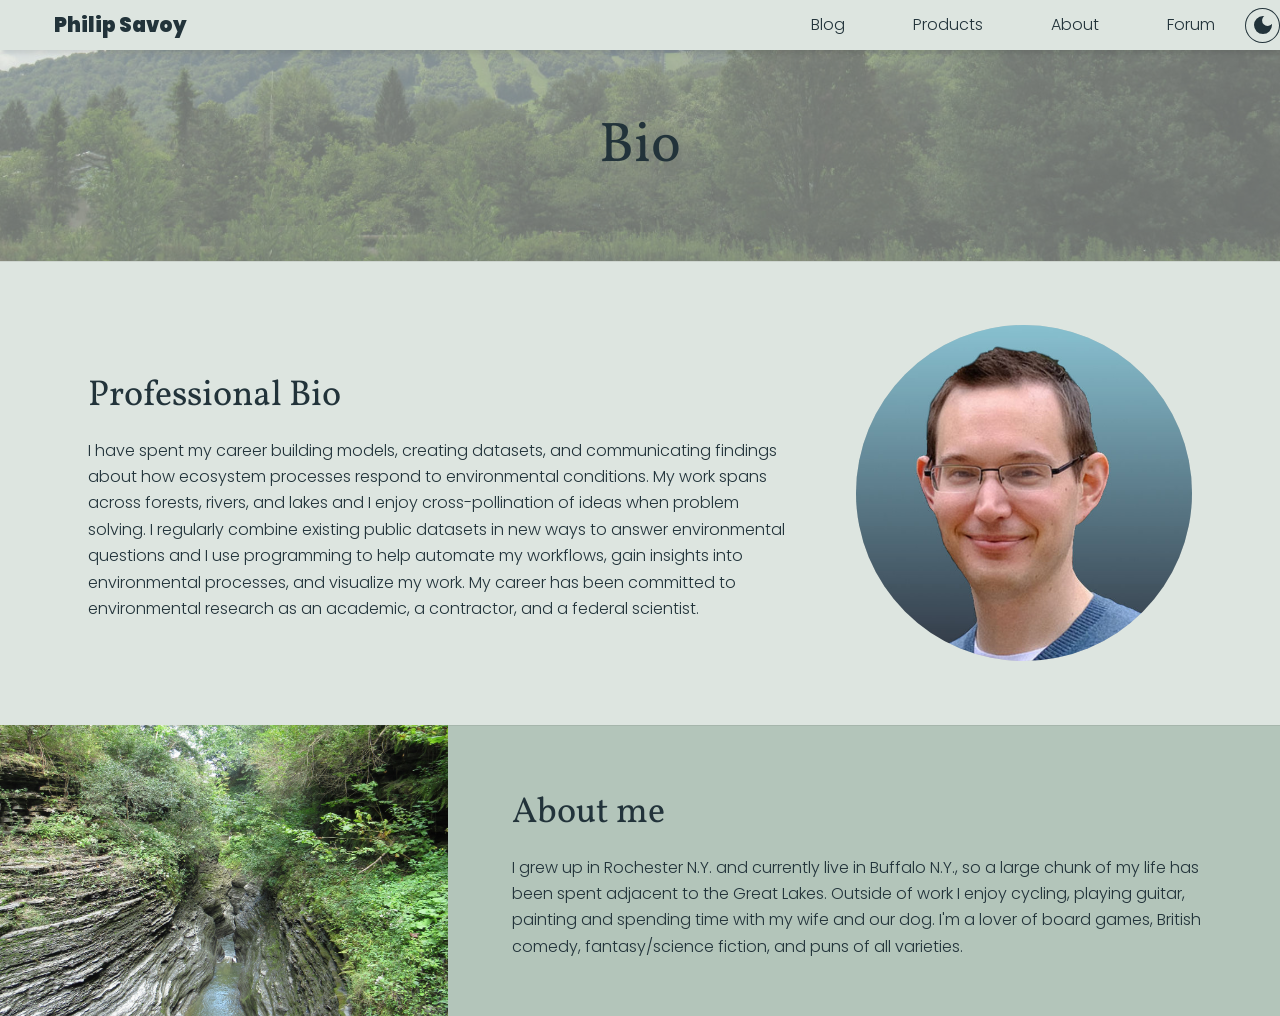
==== bio.html @ df214ba5 "Adding bio section" ====
<!DOCTYPE HTML>
<!--
	Story by HTML5 UP
	html5up.net | @ajlkn
	Free for personal and commercial use under the CCA 3.0 license (html5up.net/license)
-->
<html>
	<head>
		<title>Story by HTML5 UP</title>
		<meta charset="utf-8" />
		<meta name="viewport" content="width=device-width, initial-scale=1, user-scalable=no" />
		<link rel="stylesheet" href="assets/css/main.css" />
		<noscript><link rel="stylesheet" href="assets/css/noscript.css" /></noscript>

		<!-- JS for theme switch -->
		<script type="text/javascript" src="assets/js/darkmode.js" defer></script>
	</head>

	<!-- BODY -->
	<body>
		<!-- Navbar -->
			<nav>
				<!-- Mobile sidebar menu -->
				<ul class="sidebar">
					<li onclick=hideSidebar()><a href="#"><svg xmlns="http://www.w3.org/2000/svg" height="26" viewBox="0 96 960 960"
								width="26">
								<path d="m249 849-42-42 231-231-231-231 42-42 231 231 231-231 42 42-231 231 231 231-42 42-231-231-231 231Z" />
							</svg></a></li>
					<li><a href="#">Blog</a></li>
					<li><a href="#">Products</a></li>
					<li><a href="#">About</a></li>
					<li><a href="#">Forum</a></li>
				</ul>
			
				<!-- Desktop menu -->
				<ul>
					<li><a href="index.html">Philip Savoy</a></li>
					<li class="hideOnMobile"><a href="#">Blog</a></li>
					<li class="hideOnMobile"><a href="#">Products</a></li>
					<li class="hideOnMobile"><a href="#">About</a></li>
					<li class="hideOnMobile"><a href="#">Forum</a></li>
					<li class="menu-button" onclick=showSidebar()><a href="#"><svg xmlns="http://www.w3.org/2000/svg" height="26"
								viewBox="0 96 960 960" width="26">
								<path d="M120 816v-60h720v60H120Zm0-210v-60h720v60H120Zm0-210v-60h720v60H120Z" />
							</svg></a></li>
					<button id="theme-switch">
						<svg xmlns="http://www.w3.org/2000/svg" height="24px" viewBox="0 -960 960 960" width="24px" fill="#e3e3e3">
							<path
								d="M480-120q-150 0-255-105T120-480q0-150 105-255t255-105q14 0 27.5 1t26.5 3q-41 29-65.5 75.5T444-660q0 90 63 153t153 63q55 0 101-24.5t75-65.5q2 13 3 26.5t1 27.5q0 150-105 255T480-120Z" />
						</svg>
						<svg xmlns="http://www.w3.org/2000/svg" height="24px" viewBox="0 -960 960 960" width="24px" fill="#e3e3e3">
							<path
								d="M338.5-338.5Q280-397 280-480t58.5-141.5Q397-680 480-680t141.5 58.5Q680-563 680-480t-58.5 141.5Q563-280 480-280t-141.5-58.5ZM200-440H40v-80h160v80Zm720 0H760v-80h160v80ZM440-760v-160h80v160h-80Zm0 720v-160h80v160h-80ZM256-650l-101-97 57-59 96 100-52 56Zm492 496-97-101 53-55 101 97-57 59Zm-98-550 97-101 59 57-100 96-56-52ZM154-212l101-97 55 53-97 101-59-57Z" />
						</svg>
					</button>
				</ul>
			</nav>
			
			<script>
				function showSidebar() {
					const sidebar = document.querySelector('.sidebar')
					sidebar.style.display = 'flex'
				}
				function hideSidebar() {
					const sidebar = document.querySelector('.sidebar')
					sidebar.style.display = 'none'
				}
			</script>


		<!-- Wrapper -->
			<div id="wrapper" class="divided">
				<!-- Page banner -->
					<section class="banner style5 content-align-center image-position-right onload-image-fade-in onload-content-fade-right">
						<div class="content">
							<h1>Bio</h1>
						</div>
						<div class="image">
							<img src="images/page-banners/bio-banner.jpg" alt="" />
						</div>
					</section>

				<!-- What is phenology -->
					<section class="spotlight style2 orient-left content-align-left image-position-left onscroll-image-fade-in">
						<div class="content">
							<h2>Professional Bio</h2>
							<p>
								I have spent my career building models, creating datasets, and communicating findings about how ecosystem
								processes respond to environmental conditions. My work spans across forests, rivers, and lakes and I enjoy
								cross-pollination of ideas when problem solving. I regularly combine existing public datasets in new ways to answer
								environmental questions and I use programming to help automate my workflows, gain insights into environmental processes,
								and visualize my work. My career has been committed to environmental research as an academic, a contractor, and a
								federal scientist.
							</p>
						</div>
						<div class="image">
							<img src="images/headshot.jpg" alt="" />
						</div>
					</section>
				
				<!-- What is phenology -->
					<section class="spotlight style1 color1 orient-right content-align-left image-position-center onscroll-image-fade-in">
						<div class="content">
							<h2>About me</h2>
							<p>
								I grew up in Rochester N.Y. and currently live in Buffalo N.Y., so a large chunk of my life has 
								been spent adjacent to the Great Lakes. Outside of work I enjoy cycling, playing guitar, painting 
								and spending time with my wife and our dog. I'm a lover of board games, British comedy, fantasy/science 
								fiction, and puns of all varieties.
						</div>
						<div class="image">
							<img src="images/spotlight-images/watkins-glen.jpg" alt="" />
						</div>
					</section>




			
							
			</div>








	</body>
</html>
---- assets/css/main.css ----
@import url(fontawesome-all.min.css);
@import url("https://fonts.googleapis.com/css?family=Source+Sans+Pro:300,300i,400,400i");

/* Poppins */
@import url('https://fonts.googleapis.com/css2?family=Poppins:ital,wght@0,100;0,200;0,300;0,400;0,500;0,600;0,700;0,800;0,900;1,100;1,200;1,300;1,400;1,500;1,600;1,700;1,800;1,900&display=swap');

/* Vollkorn */
@import url('https://fonts.googleapis.com/css2?family=Vollkorn:ital,wght@0,400..900;1,400..900&display=swap');

/* ========== BASIC STYLING ========== */
/* nord colors */
:root {
	--pal-text: #22333a;
	/* 60% */
	--pal-background: #dde5e0;
	--pal-background-shade: #B3C5BA;
	/* 30% */
	--pal-primary: #82c2e2;
	/* 10% */
	--pal-secondary: #b1c5a6;
	--pal-accent: #121e49;
}

/* ========== NAVBAR AND MENU ========== */
/* nav bar */
nav {
	position: fixed;
	top: 0;
	width: 100%;
	z-index: 100;
	height: 50px;
	background-color: var(--pal-background);
	box-shadow: 3px 3px 5px rgba(0, 0, 0, 0.1);
	/* height: 2.2rem; */
}

/* styles for ul */
nav ul {
	width: 100%;
	list-style: none;
	display: flex;
	justify-content: flex-end;
	align-items: center;
}

/* navigation link list items */
nav li {
	height: 50px;
}

/* anchor tags */
nav a {
	height: 100%;
	padding: 0 30px;
	text-decoration: none;
	/* remove default underline */
	display: flex;
	align-items: center;
	color: var(--pal-text);
}

/* hover over link */
nav a:hover {
	background-color: var(--pal-primary);
}

/* aligning the home link to the left */
nav li:first-child {
	margin-right: auto;
	font-weight: 900;
	font-size: 20px;
}

/* mobile sidebar */
.sidebar {
	position: fixed;
	top: 0;
	right: 0;
	height: 100vh;
	width: 250px;
	background-color: var(--pal-background);
	/* backdrop-filter: blur(12px); */
	box-shadow: -10px 0 10px rgba(0, 0, 0, 0.1);
	list-style: none;
	display: none;
	flex-direction: column;
	align-items: flex-start;
	justify-content: flex-start;
	fill: var(--pal-text);
	/* change color of "x" to close menu */
}

.sidebar li {
	width: 100%;
}

.sidebar a {
	width: 100%;
}

.menu-button {
	display: none;
	fill: var(--pal-text);
	/* change fill of hamburger menu */
}

@media(max-width: 800px) {
	.hideOnMobile {
		display: none;
	}

	.menu-button {
		display: block;
	}

}

@media(max-width: 400px) {
	.sidebar {
		width: 100%;
	}
}

/* ========== THEME SWITCHING ========== */
/* dark mode variant colors */
.darkmode {
	--pal-text: #eceff4;
	/* 60% */
	--pal-background: #2f3541;
	--pal-background-shade: #1C2027;
	/* 30% */
	--pal-primary: #5eb0d3;
	/* 10% */
	--pal-secondary: #b1c5a6;
	--pal-accent: #ebca89;

	/* --sidebar-color: rgb(36, 41, 51, 0.75); */
}

/* theme switch */
#theme-switch {
	height: 35px;
	width: 35px;
	padding: 0;
	border: none;
	background: none;
	display: flex;
	justify-content: center;
	align-items: center;
}

#theme-switch svg {
	fill: var(--pal-text)
}

/* hide sun icon when in light mode */
#theme-switch svg:last-child {
	display: none;
}

/* hide moon icon when in dark mode */
.darkmode #theme-switch svg:first-child {
	display: none;
}

.darkmode #theme-switch svg:last-child {
	display: block;
}

/* ========== IMAGE OVERLAY ========== */
/* image overlay to help font readability */
.overlay {
	border-image-source: linear-gradient(var(--pal-background), var(--pal-background));
	border-image-slice: fill 1;
}

/* ========== TIMELINE ========== */
:root {
	--stack-padding-top: 100px;
}

.timeline-wrapper {
	margin-top: 100px;
	padding-top: 150px;
	padding-bottom: 0px;
	max-width: 100ch;
	margin: 0 auto;
	font-family: -apple-system, BlinkMacSystemFont, "Segoe UI", Roboto, Helvetica,
		Arial, sans-serif, "Apple Color Emoji", "Segoe UI Emoji", "Segoe UI Symbol";
}

/* timeline card */
.timeline-card {
	top: 30px;
	position: sticky;
	border: 1px solid var(--pal-background);
	box-shadow: 5px 5px 5px rgba(0, 0, 0, 0.1);
	background-color: var(--pal-background);
	color: var(--pal-text);
	padding: 40px;
	border-radius: 4px;
	margin-bottom: 20px;

	h2 {
		padding: 0;
	}
}

/* container for employer & date */
.timeline-heading {
	display: flex;
	flex-direction: row;
	margin-bottom: -1.25rem;
}

/* separate formatting for components of the timeline card */
.timeline-employer {
	align-self: flex-start;
	margin-right: auto;
}

.timeline-date {
	align-self: flex-end;
}

.timeline-position {
	font-size: 1.25rem;
	margin-top: 0;
	padding-top: 0;
	margin-bottom: -0.1rem;
}

/* unstructured list formatting within timeline card */
.timeline-card ul {
	font-size: 0.75rem;
	margin-bottom: 0;
	margin-top: 0;
}

/* paragraph formatting within timeline card */
.timeline-card p {
	font-size: 1rem;
	margin-bottom: 0;
	margin-top: 0;
}

.timeline-card hr {
		margin-bottom: 0;
			margin-top: 1rem;
}

/* wrap animation in a media query for those that don't want to see the motion */
@media (prefers-reduced-motion: no-preference) {
	.timeline-card {
		animation: timeline-stack;
		animation-timeline: view(auto calc(100% - var(--stack-padding-top)));
	}

	@keyframes timeline-stack {
		to {
			filter: blur(20px);
			transform: scale(0.5);
		}
	}
}

@for $i from 1 through 8 {
	.timeline-card:nth-child(#{$i}n) {
		top: $i * 20px;
	}
}

/* ========== FEATURED PUBLICATIONS ========== */
/* container for multiple featured publications */
.featured-publications {
	display:flex;
	width: 100%;
	gap: 1em;
	padding: 0rem 5rem 5rem 5rem; /*top, right, bottom, left*/
}

/* container for image and text */
.featured-publication-entry {
	display: flex;
	align-items: flex-start;/* alignment vertically */
	border: 1px solid var(--pal-text);
	padding: 1.75rem 1rem 1.75rem 1rem;
	width: auto;
	min-width: 0;
	flex-direction: column;
	align-content: center;
	border-radius: 4px;
}

/* featured publication information */
.featured-publication-info {
	padding: 0rem 0.5rem 0rem 0.5rem; /*top, right, bottom, left*/
	width: 100%;
	height: 100%;
}
	
.featured-publication-info p {
	font-size: 0.7rem;
}

.featured-publication-info h3 {
	font-size: 1.25rem;
}

/* format for thumbnail picture */
.featured-publication-entry img {
	padding: 1rem 0.5rem 1rem 0.5rem;
	align-self: center;
	justify-self: unset;
	max-width: 100%;
}

/* reformat highlight publications for smaller screens */
@media screen and (max-width: 980px) {
	.featured-publications {
		flex-direction: column;
	}

	.featured-publication-entry img {
		width: 100%;
		height: 100%;
	}
}

/* ========== PUBLICATIONS ========== */
/* formatting for references */
#indent {
	text-indent: -25px;
	margin-left: 75px;
	margin-bottom: 0;
	margin-top: 0;
}

/* format to color my name */
#indent b{
	color: var(--pal-primary);
}

/* just to make it easier to space between entries */
.citation-center {
	margin-bottom: 1.5rem;
	margin-top: 0;
}

/* === Styling for highlight publications === */
/* container for publication links */
.citation-links {
	margin-left: 75px;
	display: flex;
	gap: 1em;
}

/* container for image and text */
.publication-entry {
	display: flex;
	align-items: flex-start; /* alignment vertically */
	border: 1px solid var(--pal-text);
}

.publication-entry.background {
	background-color: var(--pal-background);
}

.publication-entry.shade {
	background-color: var(--pal-background-shade);
}

/* format for thumbnail picture */
.publication-entry img {
	width: 35%;
	height: 100%;
	align-self: center;
	min-width: 25rem;
}

/* publication information */
.publication-info {
	padding: 2rem 7rem 2rem 7rem; /*top, right, bottom, left*/
	/* background-color: red;	 */
	width: 65%;
	height: 100%;
}

/* heading formatting within publication entry */
.publication-info h3 {
	font-size: 1.5rem;
	margin-bottom: 0;
	margin-top: 0;
}

/* authors */
.publication-authors {
	font-size: 1rem;
	margin-bottom: 0;
	margin-top: 0;
}

/* journal info */
.publication-journal {
	font-size: 1rem;
	margin-bottom: 0;
	margin-top: 0;
	opacity: 50%;
}

/* summary text */
.publication-summary {
	font-size: 1rem;
	margin-top: 1rem;
}

/* reformat highlight publications for smaller screens */
@media screen and (max-width: 980px) {
	.publication-entry {
		padding: 3.75rem 3rem 1.75rem 3rem;
		width: auto;
		min-width: 0;
		flex-direction: column;
		align-content: center;
	}

	.publication-info {
		padding: 1.5rem 5rem 1.5rem 5rem; /*top, right, bottom, left*/
		width: 100%;
		height: 100%;
	}

	.publication-entry img {
		width: 100%;
		justify-self: unset;
	}

}

/* ========== STORY BY HTML5 UP STYLING ========== */
/*
	Story by HTML5 UP
	html5up.net | @ajlkn
	Free for personal and commercial use under the CCA 3.0 license (html5up.net/license)
*/

html, body, div, span, applet, object,
iframe, h1, h2, h3, h4, h5, h6, p, blockquote,
pre, a, abbr, acronym, address, big, cite,
code, del, dfn, em, img, ins, kbd, q, s, samp,
small, strike, strong, sub, sup, tt, var, b,
u, i, center, dl, dt, dd, ol, ul, li, fieldset,
form, label, legend, table, caption, tbody,
tfoot, thead, tr, th, td, article, aside,
canvas, details, embed, figure, figcaption,
footer, header, hgroup, menu, nav, output, ruby,
section, summary, time, mark, audio, video {
	margin: 0;
	padding: 0;
	border: 0;
	font-size: 100%;
	font: inherit;
	vertical-align: baseline;}

article, aside, details, figcaption, figure,
footer, header, hgroup, menu, nav, section {
	display: block;}

body {
	line-height: 1;
	padding-top: 50px; /* account for navbar *ps*/
}

ol, ul {
	list-style: none;
}

blockquote, q {
	quotes: none;
}

	blockquote:before, blockquote:after, q:before, q:after {
		content: '';
		content: none;
	}

table {
	border-collapse: collapse;
	border-spacing: 0;
}

body {
	-webkit-text-size-adjust: none;
}

mark {
	background-color: transparent;
	color: inherit;
}

input::-moz-focus-inner {
	border: 0;
	padding: 0;
}

input, select, textarea {
	-moz-appearance: none;
	-webkit-appearance: none;
	-ms-appearance: none;
	appearance: none;
}

/* Basic */

	@-ms-viewport {
		width: device-width;
	}

	body {
		-ms-overflow-style: scrollbar;
	}

	@media screen and (max-width: 480px) {

		html, body {
			min-width: 320px;
		}

	}

	html {
		box-sizing: border-box;
	}

	*, *:before, *:after {
		box-sizing: inherit;
	}

	body {
		background: #ffffff;
	}

		body.is-preload *, body.is-preload *:before, body.is-preload *:after {
			-moz-animation: none !important;
			-webkit-animation: none !important;
			-ms-animation: none !important;
			animation: none !important;
			-moz-transition: none !important;
			-webkit-transition: none !important;
			-ms-transition: none !important;
			transition: none !important;
		}

/* Type */

	html {
		font-size: 18pt;
	}

		@media screen and (max-width: 1680px) {

			html {
				font-size: 14pt;
			}

		}

		@media screen and (max-width: 1280px) {

			html {
				font-size: 12pt;
			}

		}

		@media screen and (max-width: 736px) {

			html {
				font-size: 11pt;
			}

		}

		@media screen and (max-width: 360px) {

			html {
				font-size: 10pt;
			}

		}

	body {
		background-color: var(--pal-background);
		color: var(--pal-text);
	}

	body, input, select, textarea {
		font-family: Poppins, Helvetica, sans-serif; /*"Source Sans Pro", Helvetica, sans-serif;*/ /*ps*/
		font-size: 1rem;
		font-weight: 300;
		line-height: 1.65;
	}

	a {
		-moz-transition: color 0.2s ease-in-out;
		-webkit-transition: color 0.2s ease-in-out;
		-ms-transition: color 0.2s ease-in-out;
		transition: color 0.2s ease-in-out;
		text-decoration: underline;
	}

		a:hover {
			text-decoration: none;
		}

	strong, b {
		font-weight: 400;
	}

	em, i {
		font-style: italic;
	}

	p {
		margin: 0 0 1.5rem 0; /* reduce spacing between paragraphs *ps*/
	}

		p.major {
			font-size: 1.25rem;
		}

	h1, h2, h3, h4, h5, h6 {
		font-weight: 300;
		line-height: 1.375;
		letter-spacing: em; /* adjustted back to 0 *ps*/
		margin: 0 0 1rem 0;
		font-family: Vollkorn; /*ps*/
	}

		h1 a, h2 a, h3 a, h4 a, h5 a, h6 a {
			color: inherit;
			text-decoration: none;
		}

	h1 {
		font-size: 3.5rem;
		line-height: 1.2;
	}

	h2 {
		font-size: 2.25rem;
	}

	h3 {
		font-size: 1.5rem;
	}

	h4 {
		font-size: 1.1rem;
	}

	h5 {
		font-size: 0.9rem;
	}

	h6 {
		font-size: 0.7rem;
	}

	sub {
		font-size: 0.8rem;
		position: relative;
		top: 0.5rem;
	}

	sup {
		font-size: 0.8rem;
		position: relative;
		top: -0.5rem;
	}

	blockquote {
		border-left: solid 4px;
		font-style: italic;
		margin: 0 0 2rem 0;
		padding: 0.5rem 0 0.5rem 2rem;
	}

	code {
		border-radius: 4px;
		font-family: "Courier New", monospace;
		font-size: 0.9em;
		margin: 0 0.25rem;
		padding: 0.25rem 0.325rem;
	}

	pre {
		-webkit-overflow-scrolling: touch;
		font-family: "Courier New", monospace;
		font-size: 0.9em;
		margin: 0 0 2rem 0;
	}

		pre code {
			display: block;
			line-height: 1.5;
			padding: 0.75rem 1rem;
			overflow-x: auto;
		}

	hr {
		border: 0;
		border-bottom: solid 1px;
		margin: 2.5rem 0;
	}

		hr.major {
			margin: 3.5rem 0;
		}

	.align-left {
		text-align: left;
	}

	.align-center {
		text-align: center;
	}

	.align-right {
		text-align: right;
	}

	@media screen and (max-width: 736px) {

		p.major {
			font-size: 1.rem;
		}

		h1 {
			font-size: 2.5rem;
		}

		h2 {
			font-size: 2rem;
		}

		h3 {
			font-size: 1.25rem;
		}

		h4 {
			font-size: 1rem;
		}

	}

	input, select, textarea {
		color: #000000;
	}

	a {
		color: #000000;
	}

		/* a:hover {
			color: var(--pal-primary);
		} */

	strong, b {
		color: #000000;
	}

	h1, h2, h3, h4, h5, h6 {
		color: var(--pal-text);
	}

	blockquote {
		border-left-color: rgba(0, 0, 0, 0.2);
	}

	code {
		background: rgba(0, 0, 0, 0.05);
		border-color: rgba(0, 0, 0, 0.2);
	}

	hr {
		border-bottom-color: rgba(0, 0, 0, 0.2);
	}

/* Row */

	.row {
		display: flex;
		flex-wrap: wrap;
		box-sizing: border-box;
		align-items: stretch;
	}

		.row > * {
			box-sizing: border-box;
		}

		.row.gtr-uniform > * > :last-child {
			margin-bottom: 0;
		}

		.row.aln-left {
			justify-content: flex-start;
		}

		.row.aln-center {
			justify-content: center;
		}

		.row.aln-right {
			justify-content: flex-end;
		}

		.row.aln-top {
			align-items: flex-start;
		}

		.row.aln-middle {
			align-items: center;
		}

		.row.aln-bottom {
			align-items: flex-end;
		}

		.row > .imp {
			order: -1;
		}

		.row > .col-1 {
			width: 8.33333%;
		}

		.row > .off-1 {
			margin-left: 8.33333%;
		}

		.row > .col-2 {
			width: 16.66667%;
		}

		.row > .off-2 {
			margin-left: 16.66667%;
		}

		.row > .col-3 {
			width: 25%;
		}

		.row > .off-3 {
			margin-left: 25%;
		}

		.row > .col-4 {
			width: 33.33333%;
		}

		.row > .off-4 {
			margin-left: 33.33333%;
		}

		.row > .col-5 {
			width: 41.66667%;
		}

		.row > .off-5 {
			margin-left: 41.66667%;
		}

		.row > .col-6 {
			width: 50%;
		}

		.row > .off-6 {
			margin-left: 50%;
		}

		.row > .col-7 {
			width: 58.33333%;
		}

		.row > .off-7 {
			margin-left: 58.33333%;
		}

		.row > .col-8 {
			width: 66.66667%;
		}

		.row > .off-8 {
			margin-left: 66.66667%;
		}

		.row > .col-9 {
			width: 75%;
		}

		.row > .off-9 {
			margin-left: 75%;
		}

		.row > .col-10 {
			width: 83.33333%;
		}

		.row > .off-10 {
			margin-left: 83.33333%;
		}

		.row > .col-11 {
			width: 91.66667%;
		}

		.row > .off-11 {
			margin-left: 91.66667%;
		}

		.row > .col-12 {
			width: 100%;
		}

		.row > .off-12 {
			margin-left: 100%;
		}

		.row.gtr-0 {
			margin-top: 0;
			margin-left: 0rem;
		}

			.row.gtr-0 > * {
				padding: 0 0 0 0rem;
			}

			.row.gtr-0.gtr-uniform {
				margin-top: 0rem;
			}

				.row.gtr-0.gtr-uniform > * {
					padding-top: 0rem;
				}

		.row.gtr-25 {
			margin-top: 0;
			margin-left: -0.5rem;
		}

			.row.gtr-25 > * {
				padding: 0 0 0 0.5rem;
			}

			.row.gtr-25.gtr-uniform {
				margin-top: -0.5rem;
			}

				.row.gtr-25.gtr-uniform > * {
					padding-top: 0.5rem;
				}

		.row.gtr-50 {
			margin-top: 0;
			margin-left: -1rem;
		}

			.row.gtr-50 > * {
				padding: 0 0 0 1rem;
			}

			.row.gtr-50.gtr-uniform {
				margin-top: -1rem;
			}

				.row.gtr-50.gtr-uniform > * {
					padding-top: 1rem;
				}

		.row {
			margin-top: 0;
			margin-left: -2rem;
		}

			.row > * {
				padding: 0 0 0 2rem;
			}

			.row.gtr-uniform {
				margin-top: -2rem;
			}

				.row.gtr-uniform > * {
					padding-top: 2rem;
				}

		.row.gtr-150 {
			margin-top: 0;
			margin-left: -3rem;
		}

			.row.gtr-150 > * {
				padding: 0 0 0 3rem;
			}

			.row.gtr-150.gtr-uniform {
				margin-top: -3rem;
			}

				.row.gtr-150.gtr-uniform > * {
					padding-top: 3rem;
				}

		.row.gtr-200 {
			margin-top: 0;
			margin-left: -4rem;
		}

			.row.gtr-200 > * {
				padding: 0 0 0 4rem;
			}

			.row.gtr-200.gtr-uniform {
				margin-top: -4rem;
			}

				.row.gtr-200.gtr-uniform > * {
					padding-top: 4rem;
				}

		@media screen and (max-width: 1680px) {

			.row {
				display: flex;
				flex-wrap: wrap;
				box-sizing: border-box;
				align-items: stretch;
			}

				.row > * {
					box-sizing: border-box;
				}

				.row.gtr-uniform > * > :last-child {
					margin-bottom: 0;
				}

				.row.aln-left {
					justify-content: flex-start;
				}

				.row.aln-center {
					justify-content: center;
				}

				.row.aln-right {
					justify-content: flex-end;
				}

				.row.aln-top {
					align-items: flex-start;
				}

				.row.aln-middle {
					align-items: center;
				}

				.row.aln-bottom {
					align-items: flex-end;
				}

				.row > .imp-xlarge {
					order: -1;
				}

				.row > .col-1-xlarge {
					width: 8.33333%;
				}

				.row > .off-1-xlarge {
					margin-left: 8.33333%;
				}

				.row > .col-2-xlarge {
					width: 16.66667%;
				}

				.row > .off-2-xlarge {
					margin-left: 16.66667%;
				}

				.row > .col-3-xlarge {
					width: 25%;
				}

				.row > .off-3-xlarge {
					margin-left: 25%;
				}

				.row > .col-4-xlarge {
					width: 33.33333%;
				}

				.row > .off-4-xlarge {
					margin-left: 33.33333%;
				}

				.row > .col-5-xlarge {
					width: 41.66667%;
				}

				.row > .off-5-xlarge {
					margin-left: 41.66667%;
				}

				.row > .col-6-xlarge {
					width: 50%;
				}

				.row > .off-6-xlarge {
					margin-left: 50%;
				}

				.row > .col-7-xlarge {
					width: 58.33333%;
				}

				.row > .off-7-xlarge {
					margin-left: 58.33333%;
				}

				.row > .col-8-xlarge {
					width: 66.66667%;
				}

				.row > .off-8-xlarge {
					margin-left: 66.66667%;
				}

				.row > .col-9-xlarge {
					width: 75%;
				}

				.row > .off-9-xlarge {
					margin-left: 75%;
				}

				.row > .col-10-xlarge {
					width: 83.33333%;
				}

				.row > .off-10-xlarge {
					margin-left: 83.33333%;
				}

				.row > .col-11-xlarge {
					width: 91.66667%;
				}

				.row > .off-11-xlarge {
					margin-left: 91.66667%;
				}

				.row > .col-12-xlarge {
					width: 100%;
				}

				.row > .off-12-xlarge {
					margin-left: 100%;
				}

				.row.gtr-0 {
					margin-top: 0;
					margin-left: 0rem;
				}

					.row.gtr-0 > * {
						padding: 0 0 0 0rem;
					}

					.row.gtr-0.gtr-uniform {
						margin-top: 0rem;
					}

						.row.gtr-0.gtr-uniform > * {
							padding-top: 0rem;
						}

				.row.gtr-25 {
					margin-top: 0;
					margin-left: -0.5rem;
				}

					.row.gtr-25 > * {
						padding: 0 0 0 0.5rem;
					}

					.row.gtr-25.gtr-uniform {
						margin-top: -0.5rem;
					}

						.row.gtr-25.gtr-uniform > * {
							padding-top: 0.5rem;
						}

				.row.gtr-50 {
					margin-top: 0;
					margin-left: -1rem;
				}

					.row.gtr-50 > * {
						padding: 0 0 0 1rem;
					}

					.row.gtr-50.gtr-uniform {
						margin-top: -1rem;
					}

						.row.gtr-50.gtr-uniform > * {
							padding-top: 1rem;
						}

				.row {
					margin-top: 0;
					margin-left: -2rem;
				}

					.row > * {
						padding: 0 0 0 2rem;
					}

					.row.gtr-uniform {
						margin-top: -2rem;
					}

						.row.gtr-uniform > * {
							padding-top: 2rem;
						}

				.row.gtr-150 {
					margin-top: 0;
					margin-left: -3rem;
				}

					.row.gtr-150 > * {
						padding: 0 0 0 3rem;
					}

					.row.gtr-150.gtr-uniform {
						margin-top: -3rem;
					}

						.row.gtr-150.gtr-uniform > * {
							padding-top: 3rem;
						}

				.row.gtr-200 {
					margin-top: 0;
					margin-left: -4rem;
				}

					.row.gtr-200 > * {
						padding: 0 0 0 4rem;
					}

					.row.gtr-200.gtr-uniform {
						margin-top: -4rem;
					}

						.row.gtr-200.gtr-uniform > * {
							padding-top: 4rem;
						}

		}

		@media screen and (max-width: 1280px) {

			.row {
				display: flex;
				flex-wrap: wrap;
				box-sizing: border-box;
				align-items: stretch;
			}

				.row > * {
					box-sizing: border-box;
				}

				.row.gtr-uniform > * > :last-child {
					margin-bottom: 0;
				}

				.row.aln-left {
					justify-content: flex-start;
				}

				.row.aln-center {
					justify-content: center;
				}

				.row.aln-right {
					justify-content: flex-end;
				}

				.row.aln-top {
					align-items: flex-start;
				}

				.row.aln-middle {
					align-items: center;
				}

				.row.aln-bottom {
					align-items: flex-end;
				}

				.row > .imp-large {
					order: -1;
				}

				.row > .col-1-large {
					width: 8.33333%;
				}

				.row > .off-1-large {
					margin-left: 8.33333%;
				}

				.row > .col-2-large {
					width: 16.66667%;
				}

				.row > .off-2-large {
					margin-left: 16.66667%;
				}

				.row > .col-3-large {
					width: 25%;
				}

				.row > .off-3-large {
					margin-left: 25%;
				}

				.row > .col-4-large {
					width: 33.33333%;
				}

				.row > .off-4-large {
					margin-left: 33.33333%;
				}

				.row > .col-5-large {
					width: 41.66667%;
				}

				.row > .off-5-large {
					margin-left: 41.66667%;
				}

				.row > .col-6-large {
					width: 50%;
				}

				.row > .off-6-large {
					margin-left: 50%;
				}

				.row > .col-7-large {
					width: 58.33333%;
				}

				.row > .off-7-large {
					margin-left: 58.33333%;
				}

				.row > .col-8-large {
					width: 66.66667%;
				}

				.row > .off-8-large {
					margin-left: 66.66667%;
				}

				.row > .col-9-large {
					width: 75%;
				}

				.row > .off-9-large {
					margin-left: 75%;
				}

				.row > .col-10-large {
					width: 83.33333%;
				}

				.row > .off-10-large {
					margin-left: 83.33333%;
				}

				.row > .col-11-large {
					width: 91.66667%;
				}

				.row > .off-11-large {
					margin-left: 91.66667%;
				}

				.row > .col-12-large {
					width: 100%;
				}

				.row > .off-12-large {
					margin-left: 100%;
				}

				.row.gtr-0 {
					margin-top: 0;
					margin-left: 0rem;
				}

					.row.gtr-0 > * {
						padding: 0 0 0 0rem;
					}

					.row.gtr-0.gtr-uniform {
						margin-top: 0rem;
					}

						.row.gtr-0.gtr-uniform > * {
							padding-top: 0rem;
						}

				.row.gtr-25 {
					margin-top: 0;
					margin-left: -0.5rem;
				}

					.row.gtr-25 > * {
						padding: 0 0 0 0.5rem;
					}

					.row.gtr-25.gtr-uniform {
						margin-top: -0.5rem;
					}

						.row.gtr-25.gtr-uniform > * {
							padding-top: 0.5rem;
						}

				.row.gtr-50 {
					margin-top: 0;
					margin-left: -1rem;
				}

					.row.gtr-50 > * {
						padding: 0 0 0 1rem;
					}

					.row.gtr-50.gtr-uniform {
						margin-top: -1rem;
					}

						.row.gtr-50.gtr-uniform > * {
							padding-top: 1rem;
						}

				.row {
					margin-top: 0;
					margin-left: -2rem;
				}

					.row > * {
						padding: 0 0 0 2rem;
					}

					.row.gtr-uniform {
						margin-top: -2rem;
					}

						.row.gtr-uniform > * {
							padding-top: 2rem;
						}

				.row.gtr-150 {
					margin-top: 0;
					margin-left: -3rem;
				}

					.row.gtr-150 > * {
						padding: 0 0 0 3rem;
					}

					.row.gtr-150.gtr-uniform {
						margin-top: -3rem;
					}

						.row.gtr-150.gtr-uniform > * {
							padding-top: 3rem;
						}

				.row.gtr-200 {
					margin-top: 0;
					margin-left: -4rem;
				}

					.row.gtr-200 > * {
						padding: 0 0 0 4rem;
					}

					.row.gtr-200.gtr-uniform {
						margin-top: -4rem;
					}

						.row.gtr-200.gtr-uniform > * {
							padding-top: 4rem;
						}

		}

		@media screen and (max-width: 980px) {

			.row {
				display: flex;
				flex-wrap: wrap;
				box-sizing: border-box;
				align-items: stretch;
			}

				.row > * {
					box-sizing: border-box;
				}

				.row.gtr-uniform > * > :last-child {
					margin-bottom: 0;
				}

				.row.aln-left {
					justify-content: flex-start;
				}

				.row.aln-center {
					justify-content: center;
				}

				.row.aln-right {
					justify-content: flex-end;
				}

				.row.aln-top {
					align-items: flex-start;
				}

				.row.aln-middle {
					align-items: center;
				}

				.row.aln-bottom {
					align-items: flex-end;
				}

				.row > .imp-medium {
					order: -1;
				}

				.row > .col-1-medium {
					width: 8.33333%;
				}

				.row > .off-1-medium {
					margin-left: 8.33333%;
				}

				.row > .col-2-medium {
					width: 16.66667%;
				}

				.row > .off-2-medium {
					margin-left: 16.66667%;
				}

				.row > .col-3-medium {
					width: 25%;
				}

				.row > .off-3-medium {
					margin-left: 25%;
				}

				.row > .col-4-medium {
					width: 33.33333%;
				}

				.row > .off-4-medium {
					margin-left: 33.33333%;
				}

				.row > .col-5-medium {
					width: 41.66667%;
				}

				.row > .off-5-medium {
					margin-left: 41.66667%;
				}

				.row > .col-6-medium {
					width: 50%;
				}

				.row > .off-6-medium {
					margin-left: 50%;
				}

				.row > .col-7-medium {
					width: 58.33333%;
				}

				.row > .off-7-medium {
					margin-left: 58.33333%;
				}

				.row > .col-8-medium {
					width: 66.66667%;
				}

				.row > .off-8-medium {
					margin-left: 66.66667%;
				}

				.row > .col-9-medium {
					width: 75%;
				}

				.row > .off-9-medium {
					margin-left: 75%;
				}

				.row > .col-10-medium {
					width: 83.33333%;
				}

				.row > .off-10-medium {
					margin-left: 83.33333%;
				}

				.row > .col-11-medium {
					width: 91.66667%;
				}

				.row > .off-11-medium {
					margin-left: 91.66667%;
				}

				.row > .col-12-medium {
					width: 100%;
				}

				.row > .off-12-medium {
					margin-left: 100%;
				}

				.row.gtr-0 {
					margin-top: 0;
					margin-left: 0rem;
				}

					.row.gtr-0 > * {
						padding: 0 0 0 0rem;
					}

					.row.gtr-0.gtr-uniform {
						margin-top: 0rem;
					}

						.row.gtr-0.gtr-uniform > * {
							padding-top: 0rem;
						}

				.row.gtr-25 {
					margin-top: 0;
					margin-left: -0.5rem;
				}

					.row.gtr-25 > * {
						padding: 0 0 0 0.5rem;
					}

					.row.gtr-25.gtr-uniform {
						margin-top: -0.5rem;
					}

						.row.gtr-25.gtr-uniform > * {
							padding-top: 0.5rem;
						}

				.row.gtr-50 {
					margin-top: 0;
					margin-left: -1rem;
				}

					.row.gtr-50 > * {
						padding: 0 0 0 1rem;
					}

					.row.gtr-50.gtr-uniform {
						margin-top: -1rem;
					}

						.row.gtr-50.gtr-uniform > * {
							padding-top: 1rem;
						}

				.row {
					margin-top: 0;
					margin-left: -2rem;
				}

					.row > * {
						padding: 0 0 0 2rem;
					}

					.row.gtr-uniform {
						margin-top: -2rem;
					}

						.row.gtr-uniform > * {
							padding-top: 2rem;
						}

				.row.gtr-150 {
					margin-top: 0;
					margin-left: -3rem;
				}

					.row.gtr-150 > * {
						padding: 0 0 0 3rem;
					}

					.row.gtr-150.gtr-uniform {
						margin-top: -3rem;
					}

						.row.gtr-150.gtr-uniform > * {
							padding-top: 3rem;
						}

				.row.gtr-200 {
					margin-top: 0;
					margin-left: -4rem;
				}

					.row.gtr-200 > * {
						padding: 0 0 0 4rem;
					}

					.row.gtr-200.gtr-uniform {
						margin-top: -4rem;
					}

						.row.gtr-200.gtr-uniform > * {
							padding-top: 4rem;
						}

		}

		@media screen and (max-width: 736px) {

			.row {
				display: flex;
				flex-wrap: wrap;
				box-sizing: border-box;
				align-items: stretch;
			}

				.row > * {
					box-sizing: border-box;
				}

				.row.gtr-uniform > * > :last-child {
					margin-bottom: 0;
				}

				.row.aln-left {
					justify-content: flex-start;
				}

				.row.aln-center {
					justify-content: center;
				}

				.row.aln-right {
					justify-content: flex-end;
				}

				.row.aln-top {
					align-items: flex-start;
				}

				.row.aln-middle {
					align-items: center;
				}

				.row.aln-bottom {
					align-items: flex-end;
				}

				.row > .imp-small {
					order: -1;
				}

				.row > .col-1-small {
					width: 8.33333%;
				}

				.row > .off-1-small {
					margin-left: 8.33333%;
				}

				.row > .col-2-small {
					width: 16.66667%;
				}

				.row > .off-2-small {
					margin-left: 16.66667%;
				}

				.row > .col-3-small {
					width: 25%;
				}

				.row > .off-3-small {
					margin-left: 25%;
				}

				.row > .col-4-small {
					width: 33.33333%;
				}

				.row > .off-4-small {
					margin-left: 33.33333%;
				}

				.row > .col-5-small {
					width: 41.66667%;
				}

				.row > .off-5-small {
					margin-left: 41.66667%;
				}

				.row > .col-6-small {
					width: 50%;
				}

				.row > .off-6-small {
					margin-left: 50%;
				}

				.row > .col-7-small {
					width: 58.33333%;
				}

				.row > .off-7-small {
					margin-left: 58.33333%;
				}

				.row > .col-8-small {
					width: 66.66667%;
				}

				.row > .off-8-small {
					margin-left: 66.66667%;
				}

				.row > .col-9-small {
					width: 75%;
				}

				.row > .off-9-small {
					margin-left: 75%;
				}

				.row > .col-10-small {
					width: 83.33333%;
				}

				.row > .off-10-small {
					margin-left: 83.33333%;
				}

				.row > .col-11-small {
					width: 91.66667%;
				}

				.row > .off-11-small {
					margin-left: 91.66667%;
				}

				.row > .col-12-small {
					width: 100%;
				}

				.row > .off-12-small {
					margin-left: 100%;
				}

				.row.gtr-0 {
					margin-top: 0;
					margin-left: 0rem;
				}

					.row.gtr-0 > * {
						padding: 0 0 0 0rem;
					}

					.row.gtr-0.gtr-uniform {
						margin-top: 0rem;
					}

						.row.gtr-0.gtr-uniform > * {
							padding-top: 0rem;
						}

				.row.gtr-25 {
					margin-top: 0;
					margin-left: -0.5rem;
				}

					.row.gtr-25 > * {
						padding: 0 0 0 0.5rem;
					}

					.row.gtr-25.gtr-uniform {
						margin-top: -0.5rem;
					}

						.row.gtr-25.gtr-uniform > * {
							padding-top: 0.5rem;
						}

				.row.gtr-50 {
					margin-top: 0;
					margin-left: -1rem;
				}

					.row.gtr-50 > * {
						padding: 0 0 0 1rem;
					}

					.row.gtr-50.gtr-uniform {
						margin-top: -1rem;
					}

						.row.gtr-50.gtr-uniform > * {
							padding-top: 1rem;
						}

				.row {
					margin-top: 0;
					margin-left: -2rem;
				}

					.row > * {
						padding: 0 0 0 2rem;
					}

					.row.gtr-uniform {
						margin-top: -2rem;
					}

						.row.gtr-uniform > * {
							padding-top: 2rem;
						}

				.row.gtr-150 {
					margin-top: 0;
					margin-left: -3rem;
				}

					.row.gtr-150 > * {
						padding: 0 0 0 3rem;
					}

					.row.gtr-150.gtr-uniform {
						margin-top: -3rem;
					}

						.row.gtr-150.gtr-uniform > * {
							padding-top: 3rem;
						}

				.row.gtr-200 {
					margin-top: 0;
					margin-left: -4rem;
				}

					.row.gtr-200 > * {
						padding: 0 0 0 4rem;
					}

					.row.gtr-200.gtr-uniform {
						margin-top: -4rem;
					}

						.row.gtr-200.gtr-uniform > * {
							padding-top: 4rem;
						}

		}

		@media screen and (max-width: 480px) {

			.row {
				display: flex;
				flex-wrap: wrap;
				box-sizing: border-box;
				align-items: stretch;
			}

				.row > * {
					box-sizing: border-box;
				}

				.row.gtr-uniform > * > :last-child {
					margin-bottom: 0;
				}

				.row.aln-left {
					justify-content: flex-start;
				}

				.row.aln-center {
					justify-content: center;
				}

				.row.aln-right {
					justify-content: flex-end;
				}

				.row.aln-top {
					align-items: flex-start;
				}

				.row.aln-middle {
					align-items: center;
				}

				.row.aln-bottom {
					align-items: flex-end;
				}

				.row > .imp-xsmall {
					order: -1;
				}

				.row > .col-1-xsmall {
					width: 8.33333%;
				}

				.row > .off-1-xsmall {
					margin-left: 8.33333%;
				}

				.row > .col-2-xsmall {
					width: 16.66667%;
				}

				.row > .off-2-xsmall {
					margin-left: 16.66667%;
				}

				.row > .col-3-xsmall {
					width: 25%;
				}

				.row > .off-3-xsmall {
					margin-left: 25%;
				}

				.row > .col-4-xsmall {
					width: 33.33333%;
				}

				.row > .off-4-xsmall {
					margin-left: 33.33333%;
				}

				.row > .col-5-xsmall {
					width: 41.66667%;
				}

				.row > .off-5-xsmall {
					margin-left: 41.66667%;
				}

				.row > .col-6-xsmall {
					width: 50%;
				}

				.row > .off-6-xsmall {
					margin-left: 50%;
				}

				.row > .col-7-xsmall {
					width: 58.33333%;
				}

				.row > .off-7-xsmall {
					margin-left: 58.33333%;
				}

				.row > .col-8-xsmall {
					width: 66.66667%;
				}

				.row > .off-8-xsmall {
					margin-left: 66.66667%;
				}

				.row > .col-9-xsmall {
					width: 75%;
				}

				.row > .off-9-xsmall {
					margin-left: 75%;
				}

				.row > .col-10-xsmall {
					width: 83.33333%;
				}

				.row > .off-10-xsmall {
					margin-left: 83.33333%;
				}

				.row > .col-11-xsmall {
					width: 91.66667%;
				}

				.row > .off-11-xsmall {
					margin-left: 91.66667%;
				}

				.row > .col-12-xsmall {
					width: 100%;
				}

				.row > .off-12-xsmall {
					margin-left: 100%;
				}

				.row.gtr-0 {
					margin-top: 0;
					margin-left: 0rem;
				}

					.row.gtr-0 > * {
						padding: 0 0 0 0rem;
					}

					.row.gtr-0.gtr-uniform {
						margin-top: 0rem;
					}

						.row.gtr-0.gtr-uniform > * {
							padding-top: 0rem;
						}

				.row.gtr-25 {
					margin-top: 0;
					margin-left: -0.5rem;
				}

					.row.gtr-25 > * {
						padding: 0 0 0 0.5rem;
					}

					.row.gtr-25.gtr-uniform {
						margin-top: -0.5rem;
					}

						.row.gtr-25.gtr-uniform > * {
							padding-top: 0.5rem;
						}

				.row.gtr-50 {
					margin-top: 0;
					margin-left: -1rem;
				}

					.row.gtr-50 > * {
						padding: 0 0 0 1rem;
					}

					.row.gtr-50.gtr-uniform {
						margin-top: -1rem;
					}

						.row.gtr-50.gtr-uniform > * {
							padding-top: 1rem;
						}

				.row {
					margin-top: 0;
					margin-left: -2rem;
				}

					.row > * {
						padding: 0 0 0 2rem;
					}

					.row.gtr-uniform {
						margin-top: -2rem;
					}

						.row.gtr-uniform > * {
							padding-top: 2rem;
						}

				.row.gtr-150 {
					margin-top: 0;
					margin-left: -3rem;
				}

					.row.gtr-150 > * {
						padding: 0 0 0 3rem;
					}

					.row.gtr-150.gtr-uniform {
						margin-top: -3rem;
					}

						.row.gtr-150.gtr-uniform > * {
							padding-top: 3rem;
						}

				.row.gtr-200 {
					margin-top: 0;
					margin-left: -4rem;
				}

					.row.gtr-200 > * {
						padding: 0 0 0 4rem;
					}

					.row.gtr-200.gtr-uniform {
						margin-top: -4rem;
					}

						.row.gtr-200.gtr-uniform > * {
							padding-top: 4rem;
						}

		}

		@media screen and (max-width: 360px) {

			.row {
				display: flex;
				flex-wrap: wrap;
				box-sizing: border-box;
				align-items: stretch;
			}

				.row > * {
					box-sizing: border-box;
				}

				.row.gtr-uniform > * > :last-child {
					margin-bottom: 0;
				}

				.row.aln-left {
					justify-content: flex-start;
				}

				.row.aln-center {
					justify-content: center;
				}

				.row.aln-right {
					justify-content: flex-end;
				}

				.row.aln-top {
					align-items: flex-start;
				}

				.row.aln-middle {
					align-items: center;
				}

				.row.aln-bottom {
					align-items: flex-end;
				}

				.row > .imp-xxsmall {
					order: -1;
				}

				.row > .col-1-xxsmall {
					width: 8.33333%;
				}

				.row > .off-1-xxsmall {
					margin-left: 8.33333%;
				}

				.row > .col-2-xxsmall {
					width: 16.66667%;
				}

				.row > .off-2-xxsmall {
					margin-left: 16.66667%;
				}

				.row > .col-3-xxsmall {
					width: 25%;
				}

				.row > .off-3-xxsmall {
					margin-left: 25%;
				}

				.row > .col-4-xxsmall {
					width: 33.33333%;
				}

				.row > .off-4-xxsmall {
					margin-left: 33.33333%;
				}

				.row > .col-5-xxsmall {
					width: 41.66667%;
				}

				.row > .off-5-xxsmall {
					margin-left: 41.66667%;
				}

				.row > .col-6-xxsmall {
					width: 50%;
				}

				.row > .off-6-xxsmall {
					margin-left: 50%;
				}

				.row > .col-7-xxsmall {
					width: 58.33333%;
				}

				.row > .off-7-xxsmall {
					margin-left: 58.33333%;
				}

				.row > .col-8-xxsmall {
					width: 66.66667%;
				}

				.row > .off-8-xxsmall {
					margin-left: 66.66667%;
				}

				.row > .col-9-xxsmall {
					width: 75%;
				}

				.row > .off-9-xxsmall {
					margin-left: 75%;
				}

				.row > .col-10-xxsmall {
					width: 83.33333%;
				}

				.row > .off-10-xxsmall {
					margin-left: 83.33333%;
				}

				.row > .col-11-xxsmall {
					width: 91.66667%;
				}

				.row > .off-11-xxsmall {
					margin-left: 91.66667%;
				}

				.row > .col-12-xxsmall {
					width: 100%;
				}

				.row > .off-12-xxsmall {
					margin-left: 100%;
				}

				.row.gtr-0 {
					margin-top: 0;
					margin-left: 0rem;
				}

					.row.gtr-0 > * {
						padding: 0 0 0 0rem;
					}

					.row.gtr-0.gtr-uniform {
						margin-top: 0rem;
					}

						.row.gtr-0.gtr-uniform > * {
							padding-top: 0rem;
						}

				.row.gtr-25 {
					margin-top: 0;
					margin-left: -0.5rem;
				}

					.row.gtr-25 > * {
						padding: 0 0 0 0.5rem;
					}

					.row.gtr-25.gtr-uniform {
						margin-top: -0.5rem;
					}

						.row.gtr-25.gtr-uniform > * {
							padding-top: 0.5rem;
						}

				.row.gtr-50 {
					margin-top: 0;
					margin-left: -1rem;
				}

					.row.gtr-50 > * {
						padding: 0 0 0 1rem;
					}

					.row.gtr-50.gtr-uniform {
						margin-top: -1rem;
					}

						.row.gtr-50.gtr-uniform > * {
							padding-top: 1rem;
						}

				.row {
					margin-top: 0;
					margin-left: -2rem;
				}

					.row > * {
						padding: 0 0 0 2rem;
					}

					.row.gtr-uniform {
						margin-top: -2rem;
					}

						.row.gtr-uniform > * {
							padding-top: 2rem;
						}

				.row.gtr-150 {
					margin-top: 0;
					margin-left: -3rem;
				}

					.row.gtr-150 > * {
						padding: 0 0 0 3rem;
					}

					.row.gtr-150.gtr-uniform {
						margin-top: -3rem;
					}

						.row.gtr-150.gtr-uniform > * {
							padding-top: 3rem;
						}

				.row.gtr-200 {
					margin-top: 0;
					margin-left: -4rem;
				}

					.row.gtr-200 > * {
						padding: 0 0 0 4rem;
					}

					.row.gtr-200.gtr-uniform {
						margin-top: -4rem;
					}

						.row.gtr-200.gtr-uniform > * {
							padding-top: 4rem;
						}

		}

/* Box */

	.box {
		border-radius: 4px;
		border: solid 1px;
		margin-bottom: 2rem;
		padding: 1.5rem;
	}

		.box > :last-child,
		.box > :last-child > :last-child,
		.box > :last-child > :last-child > :last-child {
			margin-bottom: 0;
		}

		.box.alt {
			border: 0;
			border-radius: 0;
			padding: 0;
		}

	.box {
		border-color: rgba(0, 0, 0, 0.2);
	}

/* Button */

	input[type="submit"],
	input[type="reset"],
	input[type="button"],
	button,
	.button {
		-moz-appearance: none;
		-webkit-appearance: none;
		-ms-appearance: none;
		appearance: none;
		-moz-transition: background-color 0.2s ease-in-out, box-shadow 0.2s ease-in-out, color 0.2s ease-in-out;
		-webkit-transition: background-color 0.2s ease-in-out, box-shadow 0.2s ease-in-out, color 0.2s ease-in-out;
		-ms-transition: background-color 0.2s ease-in-out, box-shadow 0.2s ease-in-out, color 0.2s ease-in-out;
		transition: background-color 0.2s ease-in-out, box-shadow 0.2s ease-in-out, color 0.2s ease-in-out;
		border: 0;
		cursor: pointer;
		display: inline-block;
		font-weight: 400;
		letter-spacing: 0.125em;
		text-align: center;
		text-decoration: none;
		text-transform: uppercase;
		white-space: nowrap;
		font-size: 0.75rem;
		max-width: 20rem;
		height: 3.75em;
		line-height: 3.75em;
		border-radius: 3.75em;
		padding: 0 2.5em;
		text-overflow: ellipsis;
		overflow: hidden;
	}

		input[type="submit"].icon:before,
		input[type="reset"].icon:before,
		input[type="button"].icon:before,
		button.icon:before,
		.button.icon:before {
			margin-right: 0.5rem;
		}

		input[type="submit"].fit,
		input[type="reset"].fit,
		input[type="button"].fit,
		button.fit,
		.button.fit {
			width: 100%;
		}

		input[type="submit"].small,
		input[type="reset"].small,
		input[type="button"].small,
		button.small,
		.button.small {
			font-size: 0.6rem;
			height: 3.325em;
			line-height: 3.325em;
			border-radius: 3.325em;
			padding: 0 2em;
		}

		input[type="submit"].large,
		input[type="reset"].large,
		input[type="button"].large,
		button.large,
		.button.large {
			font-size: 0.8rem;
			height: 4em;
			line-height: 4em;
			border-radius: 4em;
			padding: 0 3em;
		}

		input[type="submit"].wide,
		input[type="reset"].wide,
		input[type="button"].wide,
		button.wide,
		.button.wide {
			min-width: 14em;
		}

		input[type="submit"].disabled, input[type="submit"]:disabled,
		input[type="reset"].disabled,
		input[type="reset"]:disabled,
		input[type="button"].disabled,
		input[type="button"]:disabled,
		button.disabled,
		button:disabled,
		.button.disabled,
		.button:disabled {
			pointer-events: none;
			opacity: 0.25;
		}

	input[type="submit"],
	input[type="reset"],
	input[type="button"],
	button,
	.button {
		background-color: transparent;
		box-shadow: inset 0 0 0 1px var(--pal-text);
		color: var(--pal-text) !important;
	}

		input[type="submit"]:hover,
		input[type="reset"]:hover,
		input[type="button"]:hover,
		button:hover,
		.button:hover {
			box-shadow: inset 0 0 0 1px brightness(125%); /* modify the border on hollow buttons */
			filter: brightness(25%); /* Also added .button:hover, *ps*/
		}

		input[type="submit"]:active,
		input[type="reset"]:active,
		input[type="button"]:active,
		button:active,
		.button:active {
			box-shadow: inset 0 0 0 1px brightness(75%); /*ps*/
		}

		input[type="submit"].primary,
		input[type="reset"].primary,
		input[type="button"].primary,
		button.primary,
		.button.primary {
			background-color: var(--pal-primary); /*ps*/
			box-shadow: none;
			color: var(--pal-text) !important; /*ps*/
		}

		/* Adding additional color variants for primary buttons *ps*/
		.button.pal-background {
			background-color: var(--pal-background); /*ps*/
			box-shadow: none;
			color: var(--pal-text) !important; /* modify button text color */
		}

		.button.pal-background-variant {
			background-color: var(--pal-background-variant); /*ps*/
			box-shadow: none;
			color: var(--pal-text) !important; /* modify button text color */
		}

		.button.pal-primary {
			background-color: var(--pal-primary); /*ps*/
			box-shadow: none;
			color: var(--pal-text) !important; /* modify button text color */
		}

		.button.pal-secondary {
			background-color: var(--pal-secondary); /*ps*/
			box-shadow: none;
			color: var(--pal-text) !important; /* modify button text color */
		}

		.button.pal-accent {
			background-color: var(--pal-accent); /*ps*/
			box-shadow: none;
			color: var(--pal-text) !important; /* modify button text color */
		}

		/* end *ps*/

			input[type="submit"].primary:hover,
			input[type="reset"].primary:hover,
			input[type="button"].primary:hover,
			button.primary:hover,
			.button:hover,
			.button.primary:hover {
				filter: brightness(125%); /* Also added .button:hover, *ps*/
			}

			input[type="submit"].primary:active,
			input[type="reset"].primary:active,
			input[type="button"].primary:active,
			button.primary:active,
			.button:active,
			.button.primary:active {
				filter: brightness(75%); /* Also added .button:active, *ps*/
			}

/* Form */

	form {
		margin: 0 0 2rem 0;
	}

		form > :last-child {
			margin-bottom: 0;
		}

		form > .fields {
			display: -moz-flex;
			display: -webkit-flex;
			display: -ms-flex;
			display: flex;
			-moz-flex-wrap: wrap;
			-webkit-flex-wrap: wrap;
			-ms-flex-wrap: wrap;
			flex-wrap: wrap;
			width: calc(100% + 3rem);
			margin: -1.5rem 0 2rem -1.5rem;
		}

			form > .fields > .field {
				-moz-flex-grow: 0;
				-webkit-flex-grow: 0;
				-ms-flex-grow: 0;
				flex-grow: 0;
				-moz-flex-shrink: 0;
				-webkit-flex-shrink: 0;
				-ms-flex-shrink: 0;
				flex-shrink: 0;
				padding: 1.5rem 0 0 1.5rem;
				width: calc(100% - 1.5rem);
			}

				form > .fields > .field.half {
					width: calc(50% - 0.75rem);
				}

				form > .fields > .field.third {
					width: calc(100%/3 - 0.5rem);
				}

				form > .fields > .field.quarter {
					width: calc(25% - 0.375rem);
				}

		@media screen and (max-width: 480px) {

			form > .fields {
				width: calc(100% + 3rem);
				margin: -1.5rem 0 2rem -1.5rem;
			}

				form > .fields > .field {
					padding: 1.5rem 0 0 1.5rem;
					width: calc(100% - 1.5rem);
				}

					form > .fields > .field.half {
						width: calc(100% - 1.5rem);
					}

					form > .fields > .field.third {
						width: calc(100% - 1.5rem);
					}

					form > .fields > .field.quarter {
						width: calc(100% - 1.5rem);
					}

		}

	label {
		display: block;
		font-size: 0.9rem;
		font-weight: 400;
		margin: 0 0 1rem 0;
	}

	input[type="text"],
	input[type="password"],
	input[type="email"],
	input[type="tel"],
	input[type="search"],
	input[type="url"],
	select,
	textarea {
		-moz-appearance: none;
		-webkit-appearance: none;
		-ms-appearance: none;
		appearance: none;
		background-color: transparent;
		border-radius: 4px;
		border: none;
		border: solid 1px;
		color: inherit;
		display: block;
		outline: 0;
		padding: 0 0.825rem;
		text-decoration: none;
		width: 100%;
	}

		input[type="text"]:invalid,
		input[type="password"]:invalid,
		input[type="email"]:invalid,
		input[type="tel"]:invalid,
		input[type="search"]:invalid,
		input[type="url"]:invalid,
		select:invalid,
		textarea:invalid {
			box-shadow: none;
		}

	select {
		background-size: 1.25rem;
		background-repeat: no-repeat;
		background-position: calc(100% - 1rem) center;
		height: 2.75rem;
		padding-right: 2.75rem;
		text-overflow: ellipsis;
	}

		select:focus::-ms-value {
			background-color: transparent;
		}

		select::-ms-expand {
			display: none;
		}

	input[type="text"],
	input[type="password"],
	input[type="email"],
	input[type="tel"],
	input[type="search"],
	input[type="url"],
	select {
		height: 2.75rem;
	}

	textarea {
		padding: 0.75rem 1rem;
	}

	input[type="checkbox"],
	input[type="radio"] {
		-moz-appearance: none;
		-webkit-appearance: none;
		-ms-appearance: none;
		appearance: none;
		display: block;
		float: left;
		margin-right: -2rem;
		opacity: 0;
		width: 1rem;
		z-index: -1;
	}

		input[type="checkbox"] + label,
		input[type="radio"] + label {
			text-decoration: none;
			-moz-user-select: none;
			-webkit-user-select: none;
			-ms-user-select: none;
			user-select: none;
			cursor: pointer;
			display: inline-block;
			font-size: 1rem;
			font-weight: 300;
			padding-left: 2.4rem;
			padding-right: 0.75rem;
			position: relative;
			margin-bottom: 0;
		}

			input[type="checkbox"] + label:before,
			input[type="radio"] + label:before {
				-moz-osx-font-smoothing: grayscale;
				-webkit-font-smoothing: antialiased;
				display: inline-block;
				font-style: normal;
				font-variant: normal;
				text-rendering: auto;
				line-height: 1;
				text-transform: none !important;
				font-family: 'Font Awesome 5 Free';
				font-weight: 900;
			}

			input[type="checkbox"] + label:before,
			input[type="radio"] + label:before {
				border-radius: 4px;
				border: solid 1px;
				content: '';
				display: inline-block;
				font-size: 0.8rem;
				height: 1.65rem;
				left: 0;
				line-height: 1.65rem;
				position: absolute;
				text-align: center;
				top: 0;
				width: 1.65rem;
			}

		input[type="checkbox"]:checked + label:before,
		input[type="radio"]:checked + label:before {
			content: '\f00c';
		}

	input[type="checkbox"] + label:before {
		border-radius: 4px;
	}

	input[type="radio"] + label:before {
		border-radius: 100%;
	}

	::-webkit-input-placeholder {
		opacity: 1.0;
	}

	:-moz-placeholder {
		opacity: 1.0;
	}

	::-moz-placeholder {
		opacity: 1.0;
	}

	:-ms-input-placeholder {
		opacity: 1.0;
	}

	label {
		color: #000000;
	}

	input[type="text"],
	input[type="password"],
	input[type="email"],
	input[type="tel"],
	input[type="search"],
	input[type="url"],
	select,
	textarea {
		border-color: rgba(0, 0, 0, 0.2);
	}

		input[type="text"]:focus,
		input[type="password"]:focus,
		input[type="email"]:focus,
		input[type="tel"]:focus,
		input[type="search"]:focus,
		input[type="url"]:focus,
		select:focus,
		textarea:focus {
			border-color: #47D3E5;
			box-shadow: 0 0 0 1px #47D3E5;
		}

	select {
		background-image: url("data:image/svg+xml;charset=utf8,%3Csvg xmlns='http://www.w3.org/2000/svg' width='40' height='40' preserveAspectRatio='none' viewBox='0 0 40 40'%3E%3Cpath d='M9.4,12.3l10.4,10.4l10.4-10.4c0.2-0.2,0.5-0.4,0.9-0.4c0.3,0,0.6,0.1,0.9,0.4l3.3,3.3c0.2,0.2,0.4,0.5,0.4,0.9 c0,0.4-0.1,0.6-0.4,0.9L20.7,31.9c-0.2,0.2-0.5,0.4-0.9,0.4c-0.3,0-0.6-0.1-0.9-0.4L4.3,17.3c-0.2-0.2-0.4-0.5-0.4-0.9 c0-0.4,0.1-0.6,0.4-0.9l3.3-3.3c0.2-0.2,0.5-0.4,0.9-0.4S9.1,12.1,9.4,12.3z' fill='rgba(0, 0, 0, 0.2)' /%3E%3C/svg%3E");
	}

		select option {
			color: #000000;
			background: #ffffff;
		}

	input[type="checkbox"] + label,
	input[type="radio"] + label {
		color: #000000;
	}

		input[type="checkbox"] + label:before,
		input[type="radio"] + label:before {
			border-color: rgba(0, 0, 0, 0.2);
		}

	input[type="checkbox"]:checked + label:before,
	input[type="radio"]:checked + label:before {
		background-color: #000000;
		border-color: #000000;
		color: #ffffff;
	}

	input[type="checkbox"]:focus + label:before,
	input[type="radio"]:focus + label:before {
		border-color: #47D3E5;
		box-shadow: 0 0 0 1px #47D3E5;
	}

	::-webkit-input-placeholder {
		color: rgba(0, 0, 0, 0.75) !important;
	}

	:-moz-placeholder {
		color: rgba(0, 0, 0, 0.75) !important;
	}

	::-moz-placeholder {
		color: rgba(0, 0, 0, 0.75) !important;
	}

	:-ms-input-placeholder {
		color: rgba(0, 0, 0, 0.75) !important;
	}

/* Icon */

	.icon {
		text-decoration: none;
		border-bottom: none;
		position: relative;
		text-align: center;
	}

		.icon:before {
			-moz-osx-font-smoothing: grayscale;
			-webkit-font-smoothing: antialiased;
			display: inline-block;
			font-style: normal;
			font-variant: normal;
			text-rendering: auto;
			line-height: 1;
			text-transform: none !important;
			font-family: 'Font Awesome 5 Free';
			font-weight: 400;
		}

		.icon > .label {
			display: none;
		}

		.icon:before {
			line-height: inherit;
		}

		.icon.solid:before {
			font-weight: 900;
		}

		/* add theme switching for brand icons *ps*/
		.icon.brands {
			color: var(--pal-text);
		}

		.icon.brands:before {
			font-family: 'Font Awesome 5 Brands';
		}

		.icon.style2:before {
			border-radius: 2.75em;
			display: inline-block;
			height: 2.75em;
			line-height: 2.75em;
			width: 2.75em;
		}

		.icon.major {
			display: block;
			margin: 0 0 1rem 0;
		}

			.icon.major:before {
				font-size: 1.25rem;
			}

	a.icon.style2:before {
		-moz-transition: background-color 0.2s ease-in-out, box-shadow 0.2s ease-in-out, color 0.2s ease-in-out;
		-webkit-transition: background-color 0.2s ease-in-out, box-shadow 0.2s ease-in-out, color 0.2s ease-in-out;
		-ms-transition: background-color 0.2s ease-in-out, box-shadow 0.2s ease-in-out, color 0.2s ease-in-out;
		transition: background-color 0.2s ease-in-out, box-shadow 0.2s ease-in-out, color 0.2s ease-in-out;
	}

	.icon.style2:before {
		box-shadow: inset 0 0 0 1px rgba(0, 0, 0, 0.2);
	}

	a.icon.style2:hover:before {
		box-shadow: inset 0 0 0 1px #47D3E5;
		color: #47D3E5;
	}

	a.icon.style2:active:before {
		background-color: rgba(71, 211, 229, 0.1);
		box-shadow: inset 0 0 0 1px #47D3E5;
		color: #47D3E5;
	}

/* Image */

	.image {
		border: 0;
		border-radius: 4px;
		display: inline-block;
		position: relative;
	}

		.image img {
			display: block;
			border-radius: 4px;
		}

		.image.left, .image.right {
			width: 40%;
			max-width: 10rem;
		}

			.image.left img, .image.right img {
				width: 100%;
			}

		.image.left {
			float: left;
			margin: 0 1.5rem 1rem 0;
			top: 0.25rem;
		}

		.image.right {
			float: right;
			margin: 0 0 1rem 1.5rem;
			top: 0.25rem;
		}

		.image.fit {
			display: block;
			margin: 0 0 2rem 0;
			width: 100%;
		}

			.image.fit img {
				width: 100%;
			}

		.image.main {
			display: block;
			margin: 0 0 3rem 0;
			width: 100%;
		}

			.image.main img {
				width: 100%;
			}

/* List */

	ol {
		list-style: decimal;
		margin: 0 0 2rem 0;
		padding-left: 1.25rem;
	}

		ol li {
			padding-left: 0.25rem;
		}

	ul {
		list-style: disc;
		margin: 0 0 2rem 0;
		padding-left: 1rem;
	}

		ul li {
			padding-left: 0.5rem;
		}

		ul.alt {
			list-style: none;
			padding-left: 0;
		}

			ul.alt li {
				border-top: solid 1px;
				padding: 0.5rem 0;
			}

				ul.alt li:first-child {
					border-top: 0;
					padding-top: 0;
				}

	dl {
		margin: 0 0 2rem 0;
	}

		dl dt {
			display: block;
			font-weight: 400;
			margin: 0 0 1rem 0;
		}

		dl dd {
			margin-left: 2rem;
		}

		dl.style2 dt {
			width: 25%;
			float: left;
		}

		dl.style2 dd {
			width: 70%;
			float: left;
		}

		dl.style2:after {
			content: '';
			display: block;
			clear: both;
		}

	ul.alt li {
		border-top-color: rgba(0, 0, 0, 0.2);
	}

/* Actions */

	ul.actions {
		display: -moz-flex;
		display: -webkit-flex;
		display: -ms-flex;
		display: flex;
		cursor: default;
		list-style: none;
		margin-left: -1rem;
		padding-left: 0;
	}

		ul.actions li {
			padding: 0 0 0 1rem;
			vertical-align: middle;
		}

		ul.actions.special {
			-moz-justify-content: center;
			-webkit-justify-content: center;
			-ms-justify-content: center;
			justify-content: center;
			width: 100%;
			margin-left: 0;
		}

			ul.actions.special li:first-child {
				padding-left: 0;
			}

		ul.actions.stacked {
			-moz-flex-direction: column;
			-webkit-flex-direction: column;
			-ms-flex-direction: column;
			flex-direction: column;
			margin-left: 0;
		}

			ul.actions.stacked li {
				padding: 1.3rem 0 0 0;
			}

				ul.actions.stacked li:first-child {
					padding-top: 0;
				}

		ul.actions.fit {
			width: calc(100% + 1rem);
		}

			ul.actions.fit li {
				-moz-flex-grow: 1;
				-webkit-flex-grow: 1;
				-ms-flex-grow: 1;
				flex-grow: 1;
				-moz-flex-shrink: 1;
				-webkit-flex-shrink: 1;
				-ms-flex-shrink: 1;
				flex-shrink: 1;
				width: 100%;
			}

				ul.actions.fit li > * {
					width: 100%;
				}

			ul.actions.fit.stacked {
				width: 100%;
			}

		@media screen and (max-width: 480px) {

			ul.actions:not(.fixed) {
				-moz-flex-direction: column;
				-webkit-flex-direction: column;
				-ms-flex-direction: column;
				flex-direction: column;
				margin-left: 0;
				width: 100% !important;
			}

				ul.actions:not(.fixed) li {
					-moz-flex-grow: 1;
					-webkit-flex-grow: 1;
					-ms-flex-grow: 1;
					flex-grow: 1;
					-moz-flex-shrink: 1;
					-webkit-flex-shrink: 1;
					-ms-flex-shrink: 1;
					flex-shrink: 1;
					padding: 1rem 0 0 0;
					text-align: center;
					width: 100%;
				}

					ul.actions:not(.fixed) li > * {
						width: 100%;
					}

					ul.actions:not(.fixed) li:first-child {
						padding-top: 0;
					}

					ul.actions:not(.fixed) li input[type="submit"],
					ul.actions:not(.fixed) li input[type="reset"],
					ul.actions:not(.fixed) li input[type="button"],
					ul.actions:not(.fixed) li button,
					ul.actions:not(.fixed) li .button {
						width: 100%;
					}

						ul.actions:not(.fixed) li input[type="submit"].icon:before,
						ul.actions:not(.fixed) li input[type="reset"].icon:before,
						ul.actions:not(.fixed) li input[type="button"].icon:before,
						ul.actions:not(.fixed) li button.icon:before,
						ul.actions:not(.fixed) li .button.icon:before {
							margin-left: -0.5rem;
						}

		}

/* Icons */

	ul.icons {
		cursor: default;
		list-style: none;
		padding-left: 0;
	}

		ul.icons li {
			display: inline-block;
			padding: 0 0.75rem 0 0;
		}

			ul.icons li:last-child {
				padding-right: 0;
			}


/* Section/Article */

	section.special, article.special {
		text-align: center;
	}

	header p {
		position: relative;
		margin: -0.65rem 0 1.5rem 0;
		font-style: italic;
	}

	header h1 + p {
		font-size: 1.375rem;
	}

	header h2 + p {
		font-size: 1.25rem;
	}

	header h3 + p {
		font-size: 1.1rem;
	}

	header h4 + p,
	header h5 + p,
	header h6 + p {
		font-size: 0.9rem;
	}

	header p {
		color: rgba(0, 0, 0, 0.75);
	}

/* Table */

	.table-wrapper {
		-webkit-overflow-scrolling: touch;
		margin: 0 0 2rem 0;
		overflow-x: auto;
	}

		.table-wrapper > table {
			margin-bottom: 0;
		}

	table {
		margin: 0 0 2rem 0;
		width: 100%;
	}

		table tbody tr {
			border: solid 1px;
			border-left: 0;
			border-right: 0;
		}

		table td {
			padding: 0.75rem 0.75rem;
		}

		table th {
			font-size: 0.9rem;
			font-weight: 400;
			padding: 0 0.75rem 0.75rem 0.75rem;
			text-align: left;
		}

		table thead {
			border-bottom: solid 2px;
		}

		table tfoot {
			border-top: solid 2px;
		}

		table.alt {
			border-collapse: separate;
		}

			table.alt tbody tr td {
				border: solid 1px;
				border-left-width: 0;
				border-top-width: 0;
			}

				table.alt tbody tr td:first-child {
					border-left-width: 1px;
				}

			table.alt tbody tr:first-child td {
				border-top-width: 1px;
			}

			table.alt thead {
				border-bottom: 0;
			}

			table.alt tfoot {
				border-top: 0;
			}

		table.fixed {
			table-layout: fixed;
		}

	table tbody tr {
		border-color: rgba(0, 0, 0, 0.2);
	}

		table tbody tr:nth-child(2n + 1) {
			background-color: rgba(0, 0, 0, 0.05);
		}

		table tbody tr.alt {
			background-color: rgba(0, 0, 0, 0.05) !important;
		}

	table th {
		color: #000000;
	}

	table thead {
		border-bottom-color: rgba(0, 0, 0, 0.2);
	}

	table tfoot {
		border-top-color: rgba(0, 0, 0, 0.2);
	}

	table.alt tbody tr td {
		border-color: rgba(0, 0, 0, 0.2);
	}

	table.uniform tbody tr:nth-child(2n + 1) {
		background-color: transparent;
	}

/* Banner (transitions) */

	.banner.onload-content-fade-up .content {
		-moz-transition: opacity 0.75s ease-in-out, -moz-transform 0.75s ease-in-out;
		-webkit-transition: opacity 0.75s ease-in-out, -webkit-transform 0.75s ease-in-out;
		-ms-transition: opacity 0.75s ease-in-out, -ms-transform 0.75s ease-in-out;
		transition: opacity 0.75s ease-in-out, transform 0.75s ease-in-out;
	}

	body.is-preload .banner.onload-content-fade-up .content {
		-moz-transform: translateY(1rem);
		-webkit-transform: translateY(1rem);
		-ms-transform: translateY(1rem);
		transform: translateY(1rem);
		opacity: 0;
	}

	.banner.onload-content-fade-down .content {
		-moz-transition: opacity 0.75s ease-in-out, -moz-transform 0.75s ease-in-out;
		-webkit-transition: opacity 0.75s ease-in-out, -webkit-transform 0.75s ease-in-out;
		-ms-transition: opacity 0.75s ease-in-out, -ms-transform 0.75s ease-in-out;
		transition: opacity 0.75s ease-in-out, transform 0.75s ease-in-out;
	}

	body.is-preload .banner.onload-content-fade-down .content {
		-moz-transform: translateY(-1rem);
		-webkit-transform: translateY(-1rem);
		-ms-transform: translateY(-1rem);
		transform: translateY(-1rem);
		opacity: 0;
	}

	.banner.onload-content-fade-left .content {
		-moz-transition: opacity 0.75s ease-in-out, -moz-transform 0.75s ease-in-out;
		-webkit-transition: opacity 0.75s ease-in-out, -webkit-transform 0.75s ease-in-out;
		-ms-transition: opacity 0.75s ease-in-out, -ms-transform 0.75s ease-in-out;
		transition: opacity 0.75s ease-in-out, transform 0.75s ease-in-out;
	}

	body.is-preload .banner.onload-content-fade-left .content {
		-moz-transform: translateX(1rem);
		-webkit-transform: translateX(1rem);
		-ms-transform: translateX(1rem);
		transform: translateX(1rem);
		opacity: 0;
	}

	.banner.onload-content-fade-right .content {
		-moz-transition: opacity 0.75s ease-in-out, -moz-transform 0.75s ease-in-out;
		-webkit-transition: opacity 0.75s ease-in-out, -webkit-transform 0.75s ease-in-out;
		-ms-transition: opacity 0.75s ease-in-out, -ms-transform 0.75s ease-in-out;
		transition: opacity 0.75s ease-in-out, transform 0.75s ease-in-out;
	}

	body.is-preload .banner.onload-content-fade-right .content {
		-moz-transform: translateX(-1rem);
		-webkit-transform: translateX(-1rem);
		-ms-transform: translateX(-1rem);
		transform: translateX(-1rem);
		opacity: 0;
	}

	.banner.onload-content-fade-in .content {
		-moz-transition: opacity 0.75s ease-in-out;
		-webkit-transition: opacity 0.75s ease-in-out;
		-ms-transition: opacity 0.75s ease-in-out;
		transition: opacity 0.75s ease-in-out;
	}

	body.is-preload .banner.onload-content-fade-in .content {
		opacity: 0;
	}

	.banner.onload-image-fade-up .image {
		-moz-transition: opacity 0.75s ease-in-out, -moz-transform 0.75s ease-in-out;
		-webkit-transition: opacity 0.75s ease-in-out, -webkit-transform 0.75s ease-in-out;
		-ms-transition: opacity 0.75s ease-in-out, -ms-transform 0.75s ease-in-out;
		transition: opacity 0.75s ease-in-out, transform 0.75s ease-in-out;
	}

		.banner.onload-image-fade-up .image img {
			-moz-transition: opacity 0.75s ease-in-out;
			-webkit-transition: opacity 0.75s ease-in-out;
			-ms-transition: opacity 0.75s ease-in-out;
			transition: opacity 0.75s ease-in-out;
			-moz-transition-delay: 0.5625s;
			-webkit-transition-delay: 0.5625s;
			-ms-transition-delay: 0.5625s;
			transition-delay: 0.5625s;
		}

	body.is-preload .banner.onload-image-fade-up .image {
		-moz-transform: translateY(1rem);
		-webkit-transform: translateY(1rem);
		-ms-transform: translateY(1rem);
		transform: translateY(1rem);
		opacity: 0;
	}

		body.is-preload .banner.onload-image-fade-up .image img {
			opacity: 0;
		}

	.banner.onload-image-fade-down .image {
		-moz-transition: opacity 0.75s ease-in-out, -moz-transform 0.75s ease-in-out;
		-webkit-transition: opacity 0.75s ease-in-out, -webkit-transform 0.75s ease-in-out;
		-ms-transition: opacity 0.75s ease-in-out, -ms-transform 0.75s ease-in-out;
		transition: opacity 0.75s ease-in-out, transform 0.75s ease-in-out;
	}

		.banner.onload-image-fade-down .image img {
			-moz-transition: opacity 0.75s ease-in-out;
			-webkit-transition: opacity 0.75s ease-in-out;
			-ms-transition: opacity 0.75s ease-in-out;
			transition: opacity 0.75s ease-in-out;
			-moz-transition-delay: 0.5625s;
			-webkit-transition-delay: 0.5625s;
			-ms-transition-delay: 0.5625s;
			transition-delay: 0.5625s;
		}

	body.is-preload .banner.onload-image-fade-down .image {
		-moz-transform: translateY(-1rem);
		-webkit-transform: translateY(-1rem);
		-ms-transform: translateY(-1rem);
		transform: translateY(-1rem);
		opacity: 0;
	}

		body.is-preload .banner.onload-image-fade-down .image img {
			opacity: 0;
		}

	.banner.onload-image-fade-left .image {
		-moz-transition: opacity 0.75s ease-in-out, -moz-transform 0.75s ease-in-out;
		-webkit-transition: opacity 0.75s ease-in-out, -webkit-transform 0.75s ease-in-out;
		-ms-transition: opacity 0.75s ease-in-out, -ms-transform 0.75s ease-in-out;
		transition: opacity 0.75s ease-in-out, transform 0.75s ease-in-out;
	}

		.banner.onload-image-fade-left .image img {
			-moz-transition: opacity 0.75s ease-in-out;
			-webkit-transition: opacity 0.75s ease-in-out;
			-ms-transition: opacity 0.75s ease-in-out;
			transition: opacity 0.75s ease-in-out;
			-moz-transition-delay: 0.5625s;
			-webkit-transition-delay: 0.5625s;
			-ms-transition-delay: 0.5625s;
			transition-delay: 0.5625s;
		}

	body.is-preload .banner.onload-image-fade-left .image {
		-moz-transform: translateX(1rem);
		-webkit-transform: translateX(1rem);
		-ms-transform: translateX(1rem);
		transform: translateX(1rem);
		opacity: 0;
	}

		body.is-preload .banner.onload-image-fade-left .image img {
			opacity: 0;
		}

	.banner.onload-image-fade-right .image {
		-moz-transition: opacity 0.75s ease-in-out, -moz-transform 0.75s ease-in-out;
		-webkit-transition: opacity 0.75s ease-in-out, -webkit-transform 0.75s ease-in-out;
		-ms-transition: opacity 0.75s ease-in-out, -ms-transform 0.75s ease-in-out;
		transition: opacity 0.75s ease-in-out, transform 0.75s ease-in-out;
	}

		.banner.onload-image-fade-right .image img {
			-moz-transition: opacity 0.75s ease-in-out;
			-webkit-transition: opacity 0.75s ease-in-out;
			-ms-transition: opacity 0.75s ease-in-out;
			transition: opacity 0.75s ease-in-out;
			-moz-transition-delay: 0.5625s;
			-webkit-transition-delay: 0.5625s;
			-ms-transition-delay: 0.5625s;
			transition-delay: 0.5625s;
		}

	body.is-preload .banner.onload-image-fade-right .image {
		-moz-transform: translateX(-1rem);
		-webkit-transform: translateX(-1rem);
		-ms-transform: translateX(-1rem);
		transform: translateX(-1rem);
		opacity: 0;
	}

		body.is-preload .banner.onload-image-fade-right .image img {
			opacity: 0;
		}

	.banner.onload-image-fade-in .image img {
		-moz-transition: opacity 0.75s ease-in-out;
		-webkit-transition: opacity 0.75s ease-in-out;
		-ms-transition: opacity 0.75s ease-in-out;
		transition: opacity 0.75s ease-in-out;
	}

	body.is-preload .banner.onload-image-fade-in .image img {
		opacity: 0;
	}

	.banner.onscroll-content-fade-up .content {
		-moz-transition: opacity 0.75s ease-in-out, -moz-transform 0.75s ease-in-out;
		-webkit-transition: opacity 0.75s ease-in-out, -webkit-transform 0.75s ease-in-out;
		-ms-transition: opacity 0.75s ease-in-out, -ms-transform 0.75s ease-in-out;
		transition: opacity 0.75s ease-in-out, transform 0.75s ease-in-out;
	}

	.banner.onscroll-content-fade-up.is-inactive .content {
		-moz-transform: translateY(1rem);
		-webkit-transform: translateY(1rem);
		-ms-transform: translateY(1rem);
		transform: translateY(1rem);
		opacity: 0;
	}

	.banner.onscroll-content-fade-down .content {
		-moz-transition: opacity 0.75s ease-in-out, -moz-transform 0.75s ease-in-out;
		-webkit-transition: opacity 0.75s ease-in-out, -webkit-transform 0.75s ease-in-out;
		-ms-transition: opacity 0.75s ease-in-out, -ms-transform 0.75s ease-in-out;
		transition: opacity 0.75s ease-in-out, transform 0.75s ease-in-out;
	}

	.banner.onscroll-content-fade-down.is-inactive .content {
		-moz-transform: translateY(-1rem);
		-webkit-transform: translateY(-1rem);
		-ms-transform: translateY(-1rem);
		transform: translateY(-1rem);
		opacity: 0;
	}

	.banner.onscroll-content-fade-left .content {
		-moz-transition: opacity 0.75s ease-in-out, -moz-transform 0.75s ease-in-out;
		-webkit-transition: opacity 0.75s ease-in-out, -webkit-transform 0.75s ease-in-out;
		-ms-transition: opacity 0.75s ease-in-out, -ms-transform 0.75s ease-in-out;
		transition: opacity 0.75s ease-in-out, transform 0.75s ease-in-out;
	}

	.banner.onscroll-content-fade-left.is-inactive .content {
		-moz-transform: translateX(1rem);
		-webkit-transform: translateX(1rem);
		-ms-transform: translateX(1rem);
		transform: translateX(1rem);
		opacity: 0;
	}

	.banner.onscroll-content-fade-right .content {
		-moz-transition: opacity 0.75s ease-in-out, -moz-transform 0.75s ease-in-out;
		-webkit-transition: opacity 0.75s ease-in-out, -webkit-transform 0.75s ease-in-out;
		-ms-transition: opacity 0.75s ease-in-out, -ms-transform 0.75s ease-in-out;
		transition: opacity 0.75s ease-in-out, transform 0.75s ease-in-out;
	}

	.banner.onscroll-content-fade-right.is-inactive .content {
		-moz-transform: translateX(-1rem);
		-webkit-transform: translateX(-1rem);
		-ms-transform: translateX(-1rem);
		transform: translateX(-1rem);
		opacity: 0;
	}

	.banner.onscroll-content-fade-in .content {
		-moz-transition: opacity 0.75s ease-in-out;
		-webkit-transition: opacity 0.75s ease-in-out;
		-ms-transition: opacity 0.75s ease-in-out;
		transition: opacity 0.75s ease-in-out;
	}

	.banner.onscroll-content-fade-in.is-inactive .content {
		opacity: 0;
	}

	.banner.onscroll-image-fade-up .image {
		-moz-transition: opacity 0.75s ease-in-out, -moz-transform 0.75s ease-in-out;
		-webkit-transition: opacity 0.75s ease-in-out, -webkit-transform 0.75s ease-in-out;
		-ms-transition: opacity 0.75s ease-in-out, -ms-transform 0.75s ease-in-out;
		transition: opacity 0.75s ease-in-out, transform 0.75s ease-in-out;
	}

		.banner.onscroll-image-fade-up .image img {
			-moz-transition: opacity 0.75s ease-in-out;
			-webkit-transition: opacity 0.75s ease-in-out;
			-ms-transition: opacity 0.75s ease-in-out;
			transition: opacity 0.75s ease-in-out;
			-moz-transition-delay: 0.5625s;
			-webkit-transition-delay: 0.5625s;
			-ms-transition-delay: 0.5625s;
			transition-delay: 0.5625s;
		}

	.banner.onscroll-image-fade-up.is-inactive .image {
		-moz-transform: translateY(1rem);
		-webkit-transform: translateY(1rem);
		-ms-transform: translateY(1rem);
		transform: translateY(1rem);
		opacity: 0;
	}

		.banner.onscroll-image-fade-up.is-inactive .image img {
			opacity: 0;
		}

	.banner.onscroll-image-fade-down .image {
		-moz-transition: opacity 0.75s ease-in-out, -moz-transform 0.75s ease-in-out;
		-webkit-transition: opacity 0.75s ease-in-out, -webkit-transform 0.75s ease-in-out;
		-ms-transition: opacity 0.75s ease-in-out, -ms-transform 0.75s ease-in-out;
		transition: opacity 0.75s ease-in-out, transform 0.75s ease-in-out;
	}

		.banner.onscroll-image-fade-down .image img {
			-moz-transition: opacity 0.75s ease-in-out;
			-webkit-transition: opacity 0.75s ease-in-out;
			-ms-transition: opacity 0.75s ease-in-out;
			transition: opacity 0.75s ease-in-out;
			-moz-transition-delay: 0.5625s;
			-webkit-transition-delay: 0.5625s;
			-ms-transition-delay: 0.5625s;
			transition-delay: 0.5625s;
		}

	.banner.onscroll-image-fade-down.is-inactive .image {
		-moz-transform: translateY(-1rem);
		-webkit-transform: translateY(-1rem);
		-ms-transform: translateY(-1rem);
		transform: translateY(-1rem);
		opacity: 0;
	}

		.banner.onscroll-image-fade-down.is-inactive .image img {
			opacity: 0;
		}

	.banner.onscroll-image-fade-left .image {
		-moz-transition: opacity 0.75s ease-in-out, -moz-transform 0.75s ease-in-out;
		-webkit-transition: opacity 0.75s ease-in-out, -webkit-transform 0.75s ease-in-out;
		-ms-transition: opacity 0.75s ease-in-out, -ms-transform 0.75s ease-in-out;
		transition: opacity 0.75s ease-in-out, transform 0.75s ease-in-out;
	}

		.banner.onscroll-image-fade-left .image img {
			-moz-transition: opacity 0.75s ease-in-out;
			-webkit-transition: opacity 0.75s ease-in-out;
			-ms-transition: opacity 0.75s ease-in-out;
			transition: opacity 0.75s ease-in-out;
			-moz-transition-delay: 0.5625s;
			-webkit-transition-delay: 0.5625s;
			-ms-transition-delay: 0.5625s;
			transition-delay: 0.5625s;
		}

	.banner.onscroll-image-fade-left.is-inactive .image {
		-moz-transform: translateX(1rem);
		-webkit-transform: translateX(1rem);
		-ms-transform: translateX(1rem);
		transform: translateX(1rem);
		opacity: 0;
	}

		.banner.onscroll-image-fade-left.is-inactive .image img {
			opacity: 0;
		}

	.banner.onscroll-image-fade-right .image {
		-moz-transition: opacity 0.75s ease-in-out, -moz-transform 0.75s ease-in-out;
		-webkit-transition: opacity 0.75s ease-in-out, -webkit-transform 0.75s ease-in-out;
		-ms-transition: opacity 0.75s ease-in-out, -ms-transform 0.75s ease-in-out;
		transition: opacity 0.75s ease-in-out, transform 0.75s ease-in-out;
	}

		.banner.onscroll-image-fade-right .image img {
			-moz-transition: opacity 0.75s ease-in-out;
			-webkit-transition: opacity 0.75s ease-in-out;
			-ms-transition: opacity 0.75s ease-in-out;
			transition: opacity 0.75s ease-in-out;
			-moz-transition-delay: 0.5625s;
			-webkit-transition-delay: 0.5625s;
			-ms-transition-delay: 0.5625s;
			transition-delay: 0.5625s;
		}

	.banner.onscroll-image-fade-right.is-inactive .image {
		-moz-transform: translateX(-1rem);
		-webkit-transform: translateX(-1rem);
		-ms-transform: translateX(-1rem);
		transform: translateX(-1rem);
		opacity: 0;
	}

		.banner.onscroll-image-fade-right.is-inactive .image img {
			opacity: 0;
		}

	.banner.onscroll-image-fade-in .image img {
		-moz-transition: opacity 0.75s ease-in-out;
		-webkit-transition: opacity 0.75s ease-in-out;
		-ms-transition: opacity 0.75s ease-in-out;
		transition: opacity 0.75s ease-in-out;
	}

	.banner.onscroll-image-fade-in.is-inactive .image img {
		opacity: 0;
	}

/* Banner (style1) */

	.banner.style1 {
		-moz-align-items: -moz-stretch;
		-webkit-align-items: -webkit-stretch;
		-ms-align-items: -ms-stretch;
		align-items: stretch;
		display: -moz-flex;
		display: -webkit-flex;
		display: -ms-flex;
		display: flex;
		-moz-flex-direction: row;
		-webkit-flex-direction: row;
		-ms-flex-direction: row;
		flex-direction: row;
		-moz-justify-content: -moz-flex-end;
		-webkit-justify-content: -webkit-flex-end;
		-ms-justify-content: -ms-flex-end;
		justify-content: flex-end;
		position: relative;
		text-align: left;
		overflow-x: hidden;
	}

		.banner.style1 .content {
			padding: 7rem 7rem 5rem 7rem ;
			-moz-align-self: center;
			-webkit-align-self: center;
			-ms-align-self: center;
			align-self: center;
			-moz-flex-grow: 1;
			-webkit-flex-grow: 1;
			-ms-flex-grow: 1;
			flex-grow: 1;
			-moz-flex-shrink: 1;
			-webkit-flex-shrink: 1;
			-ms-flex-shrink: 1;
			flex-shrink: 1;
			width: 50%;
			max-width: 48rem;
			margin: 0 auto;
		}

		.banner.style1 .image {
			-moz-flex-grow: 0;
			-webkit-flex-grow: 0;
			-ms-flex-grow: 0;
			flex-grow: 0;
			-moz-flex-shrink: 0;
			-webkit-flex-shrink: 0;
			-ms-flex-shrink: 0;
			flex-shrink: 0;
			border-radius: 0;
			width: 50%;
		}

			.banner.style1 .image img {
				-moz-object-fit: cover;
				-webkit-object-fit: cover;
				-ms-object-fit: cover;
				object-fit: cover;
				-moz-object-position: center;
				-webkit-object-position: center;
				-ms-object-position: center;
				object-position: center;
				display: block;
				position: absolute;
				top: 0;
				left: 0;
				width: 100%;
				height: 100%;
				border-radius: 0;
			}

		@media screen and (max-width: 1680px) {

			.banner.style1 .content {
				padding: 5rem 5rem 3rem 5rem ;
			}

		}

		@media screen and (max-width: 1280px) {

			.banner.style1 .content {
				padding: 4rem 4rem 2rem 4rem ;
			}

		}

		@media screen and (max-width: 980px) {

			.banner.style1 .content {
				padding: 3.75rem 3rem 1.75rem 3rem ;
			}

		}

		@media screen and (max-width: 736px) {

			.banner.style1 .content {
				padding: 2.5rem 2rem 0.5rem 2rem ;
			}

		}

		@media screen and (orientation: portrait) {

			.banner.style1 {
				-moz-flex-direction: column-reverse;
				-webkit-flex-direction: column-reverse;
				-ms-flex-direction: column-reverse;
				flex-direction: column-reverse;
				text-align: center;
			}

				.banner.style1 .content {
					display: -moz-flex;
					display: -webkit-flex;
					display: -ms-flex;
					display: flex;
					-moz-flex-direction: column;
					-webkit-flex-direction: column;
					-ms-flex-direction: column;
					flex-direction: column;
					-moz-justify-content: center;
					-webkit-justify-content: center;
					-ms-justify-content: center;
					justify-content: center;
					width: 100%;
					max-width: 100%;
				}

				.banner.style1 .image {
					width: 100%;
					max-width: 100%;
					height: 45vh;
				}

		}

		.banner.style1.fullscreen {
			min-height: 100vh;
		}

			@media screen and (orientation: portrait) {

				.banner.style1.fullscreen .content {
					min-height: 50vh;
				}

				.banner.style1.fullscreen .image {
					height: 50vh;
				}

			}

		.banner.style1.orient-right {
			-moz-flex-direction: row-reverse;
			-webkit-flex-direction: row-reverse;
			-ms-flex-direction: row-reverse;
			flex-direction: row-reverse;
		}

			@media screen and (orientation: portrait) {

				.banner.style1.orient-right {
					-moz-flex-direction: column-reverse;
					-webkit-flex-direction: column-reverse;
					-ms-flex-direction: column-reverse;
					flex-direction: column-reverse;
				}

			}

		.banner.style1.content-align-center {
			text-align: center;
		}

		.banner.style1.content-align-right {
			text-align: right;
		}

			@media screen and (orientation: portrait) {

				.banner.style1.content-align-right {
					text-align: center;
				}

			}

		.banner.style1.image-position-left .image img {
			-moz-object-position: left;
			-webkit-object-position: left;
			-ms-object-position: left;
			object-position: left;
		}

		.banner.style1.image-position-right .image img {
			-moz-object-position: right;
			-webkit-object-position: right;
			-ms-object-position: right;
			object-position: right;
		}

/* Banner (style2) */

	.banner.style2 {
		padding: 5.25rem 5.25rem 3.25rem 5.25rem ;
		-moz-align-items: center;
		-webkit-align-items: center;
		-ms-align-items: center;
		align-items: center;
		display: -moz-flex;
		display: -webkit-flex;
		display: -ms-flex;
		display: flex;
		-moz-justify-content: center;
		-webkit-justify-content: center;
		-ms-justify-content: center;
		justify-content: center;
		background-color: inherit;
		position: relative;
		text-align: center;
		overflow-x: hidden;
	}

		.banner.style2 .content {
			padding: 5.25rem 5.25rem 3.25rem 5.25rem ;
			position: relative;
			width: 40rem;
			max-width: 100%;
			background-color: inherit;
			border-radius: 0.5rem;
			margin-bottom: 2rem;
			z-index: 1;
		}

		.banner.style2 .image {
			-moz-flex-grow: 0;
			-webkit-flex-grow: 0;
			-ms-flex-grow: 0;
			flex-grow: 0;
			-moz-flex-shrink: 0;
			-webkit-flex-shrink: 0;
			-ms-flex-shrink: 0;
			flex-shrink: 0;
			position: absolute;
			width: 100%;
			height: 100%;
			top: 0;
			left: 0;
			border-radius: 0;
		}

			.banner.style2 .image img {
				-moz-object-fit: cover;
				-webkit-object-fit: cover;
				-ms-object-fit: cover;
				object-fit: cover;
				-moz-object-position: center;
				-webkit-object-position: center;
				-ms-object-position: center;
				object-position: center;
				display: block;
				position: absolute;
				top: 0;
				left: 0;
				width: 100%;
				height: 100%;
				border-radius: 0;
			}

		@media screen and (max-width: 1680px) {

			.banner.style2 {
				padding: 3.75rem 3.75rem 1.75rem 3.75rem ;
			}

				.banner.style2 .content {
					padding: 3.75rem 3.75rem 1.75rem 3.75rem ;
				}

		}

		@media screen and (max-width: 1280px) {

			.banner.style2 {
				padding: 4rem 3rem 2rem 3rem ;
			}

				.banner.style2 .content {
					padding: 4rem 3rem 2rem 3rem ;
				}

		}

		@media screen and (max-width: 980px) {

			.banner.style2 {
				padding: 3rem 3rem 1rem 3rem ;
			}

				.banner.style2 .content {
					padding: 3.75rem 2.25rem 1.75rem 2.25rem ;
				}

		}

		@media screen and (max-width: 736px) {

			.banner.style2 {
				padding: 2rem 2rem 0.1rem 2rem ;
			}

				.banner.style2 .content {
					padding: 2.5rem 1.5rem 0.5rem 1.5rem ;
				}

		}

		.banner.style2.fullscreen {
			min-height: 100vh;
		}

		.banner.style2.orient-left {
			-moz-justify-content: -moz-flex-start;
			-webkit-justify-content: -webkit-flex-start;
			-ms-justify-content: -ms-flex-start;
			justify-content: flex-start;
			padding-left: 0;
		}

			.banner.style2.orient-left .content {
				border-top-left-radius: 0;
				border-bottom-left-radius: 0;
			}

		.banner.style2.orient-right {
			-moz-justify-content: -moz-flex-end;
			-webkit-justify-content: -webkit-flex-end;
			-ms-justify-content: -ms-flex-end;
			justify-content: flex-end;
			padding-right: 0;
		}

			.banner.style2.orient-right .content {
				border-top-right-radius: 0;
				border-bottom-right-radius: 0;
			}

		.banner.style2.content-align-left {
			text-align: left;
		}

		.banner.style2.content-align-right {
			text-align: right;
		}

		.banner.style2.image-position-left .image img {
			-moz-object-position: left;
			-webkit-object-position: left;
			-ms-object-position: left;
			object-position: left;
		}

		.banner.style2.image-position-right .image img {
			-moz-object-position: right;
			-webkit-object-position: right;
			-ms-object-position: right;
			object-position: right;
		}

/* Banner (style3) */

	.banner.style3 {
		padding: 7rem 7rem 5rem 7rem ;
		-moz-align-items: center;
		-webkit-align-items: center;
		-ms-align-items: center;
		align-items: center;
		display: -moz-flex;
		display: -webkit-flex;
		display: -ms-flex;
		display: flex;
		-moz-flex-direction: row-reverse;
		-webkit-flex-direction: row-reverse;
		-ms-flex-direction: row-reverse;
		flex-direction: row-reverse;
		-moz-justify-content: center;
		-webkit-justify-content: center;
		-ms-justify-content: center;
		justify-content: center;
		position: relative;
		text-align: left;
		overflow-x: hidden;
	}

		.banner.style3 .content {
			width: 31.5rem;
			max-width: 100%;
		}

		.banner.style3 .image {
			-moz-flex-grow: 0;
			-webkit-flex-grow: 0;
			-ms-flex-grow: 0;
			flex-grow: 0;
			-moz-flex-shrink: 0;
			-webkit-flex-shrink: 0;
			-ms-flex-shrink: 0;
			flex-shrink: 0;
			width: 21rem;
			height: 21rem;
			border-radius: 100%;
			margin: 0 3.5rem 2rem 0;
		}

			.banner.style3 .image img {
				-moz-object-fit: cover;
				-webkit-object-fit: cover;
				-ms-object-fit: cover;
				object-fit: cover;
				-moz-object-position: center;
				-webkit-object-position: center;
				-ms-object-position: center;
				object-position: center;
				display: block;
				width: 100%;
				height: 100%;
				border-radius: 100%;
			}

		@media screen and (max-width: 1680px) {

			.banner.style3 {
				padding: 5rem 5rem 3rem 5rem ;
			}

		}

		@media screen and (max-width: 1280px) {

			.banner.style3 {
				padding: 4rem 4rem 2rem 4rem ;
			}

		}

		@media screen and (max-width: 980px) {

			.banner.style3 {
				padding: 3.75rem 3rem 1.75rem 3rem ;
			}

				.banner.style3 .image {
					width: 18.375rem;
					height: 18.375rem;
				}

		}

		@media screen and (max-width: 736px) {

			.banner.style3 {
				padding: 2.5rem 2rem 0.5rem 2rem ;
				-moz-align-items: -moz-flex-start;
				-webkit-align-items: -webkit-flex-start;
				-ms-align-items: -ms-flex-start;
				align-items: flex-start;
			}

				.banner.style3 .image {
					width: 15.75rem;
					height: 15.75rem;
					margin: 0 2rem 2rem 0;
				}

		}

		@media screen and (orientation: portrait) {

			.banner.style3 {
				-moz-align-items: center;
				-webkit-align-items: center;
				-ms-align-items: center;
				align-items: center;
				-moz-flex-direction: column-reverse;
				-webkit-flex-direction: column-reverse;
				-ms-flex-direction: column-reverse;
				flex-direction: column-reverse;
				text-align: center;
			}

				.banner.style3 .content {
					width: 34rem;
					max-width: 100%;
				}

				.banner.style3 .image {
					margin-right: 0;
				}

		}

		.banner.style3.fullscreen {
			min-height: 100vh;
		}

		.banner.style3.orient-left {
			-moz-flex-direction: row;
			-webkit-flex-direction: row;
			-ms-flex-direction: row;
			flex-direction: row;
		}

			.banner.style3.orient-left .image {
				margin: 0 0 2rem 3.5rem;
			}

			@media screen and (max-width: 736px) {

				.banner.style3.orient-left .image {
					margin: 0 0 2rem 2rem;
				}

			}

			@media screen and (orientation: portrait) {

				.banner.style3.orient-left {
					-moz-flex-direction: column-reverse;
					-webkit-flex-direction: column-reverse;
					-ms-flex-direction: column-reverse;
					flex-direction: column-reverse;
				}

					.banner.style3.orient-left .image {
						margin-left: 0;
					}

			}

		.banner.style3.content-align-center {
			text-align: center;
		}

		.banner.style3.content-align-right {
			text-align: right;
		}

		.banner.style3.image-position-left .image img {
			-moz-object-position: left;
			-webkit-object-position: left;
			-ms-object-position: left;
			object-position: left;
		}

		.banner.style3.image-position-right .image img {
			-moz-object-position: right;
			-webkit-object-position: right;
			-ms-object-position: right;
			object-position: right;
		}

/* Banner (style4) */

	.banner.style4 {
		padding: 7rem 7rem 5rem 7rem ;
		-moz-align-items: center;
		-webkit-align-items: center;
		-ms-align-items: center;
		align-items: center;
		display: -moz-flex;
		display: -webkit-flex;
		display: -ms-flex;
		display: flex;
		-moz-flex-direction: row-reverse;
		-webkit-flex-direction: row-reverse;
		-ms-flex-direction: row-reverse;
		flex-direction: row-reverse;
		-moz-justify-content: center;
		-webkit-justify-content: center;
		-ms-justify-content: center;
		justify-content: center;
		position: relative;
		text-align: left;
		overflow-x: hidden;
	}

		.banner.style4 .content {
			width: 31.5rem;
			max-width: 100%;
		}

		.banner.style4 .image {
			-moz-flex-grow: 0;
			-webkit-flex-grow: 0;
			-ms-flex-grow: 0;
			flex-grow: 0;
			-moz-flex-shrink: 0;
			-webkit-flex-shrink: 0;
			-ms-flex-shrink: 0;
			flex-shrink: 0;
			border-radius: 0;
			border: solid 1px;
			width: 13rem;
			height: 23.11111rem;
			margin-top: 2.5rem;
			margin-bottom: 5rem;
			margin-right: 3.5rem;
		}

			.banner.style4 .image img {
				-moz-object-fit: cover;
				-webkit-object-fit: cover;
				-ms-object-fit: cover;
				object-fit: cover;
				-moz-object-position: center;
				-webkit-object-position: center;
				-ms-object-position: center;
				object-position: center;
				display: block;
				width: 100%;
				height: 100%;
				border-radius: 0;
			}

			.banner.style4 .image:before {
				content: '';
				display: block;
				background-position: center;
				background-repeat: no-repeat;
				border: solid 1px;
				border-bottom: 0;
			}

			.banner.style4 .image:after {
				content: '';
				display: block;
				background-position: center;
				background-repeat: no-repeat;
				border: solid 1px;
				border-top: 0;
			}

			.banner.style4 .image:before {
				height: 2.5rem;
				background-size: 64px 32px;
				margin-top: -2.5rem;
				border-radius: 1rem 1rem 0 0;
			}

			.banner.style4 .image:after {
				height: 3rem;
				background-size: 64px 32px;
				margin-bottom: -3rem;
				border-radius: 0 0 1rem 1rem;
			}

		@media screen and (max-width: 1680px) {

			.banner.style4 {
				padding: 5rem 5rem 3rem 5rem ;
			}

		}

		@media screen and (max-width: 1280px) {

			.banner.style4 {
				padding: 4rem 4rem 2rem 4rem ;
			}

		}

		@media screen and (max-width: 980px) {

			.banner.style4 {
				padding: 3.75rem 3rem 1.75rem 3rem ;
			}

				.banner.style4 .image {
					width: 11.375rem;
					height: 20.22222rem;
					margin-top: 2.1875rem;
					margin-bottom: 4.625rem;
				}

					.banner.style4 .image:before {
						height: 2.1875rem;
						background-size: 56px 28px;
						margin-top: -2.1875rem;
						border-radius: 0.875rem 0.875rem 0 0;
					}

					.banner.style4 .image:after {
						height: 2.625rem;
						background-size: 56px 28px;
						margin-bottom: -2.625rem;
						border-radius: 0 0 0.875rem 0.875rem;
					}

		}

		@media screen and (max-width: 736px) {

			.banner.style4 {
				padding: 2.5rem 2rem 0.5rem 2rem ;
				-moz-align-items: -moz-flex-start;
				-webkit-align-items: -webkit-flex-start;
				-ms-align-items: -ms-flex-start;
				align-items: flex-start;
			}

				.banner.style4 .image {
					width: 8.125rem;
					height: 14.44444rem;
					margin-top: 1.5625rem;
					margin-bottom: 3.875rem;
				}

					.banner.style4 .image:before {
						height: 1.5625rem;
						background-size: 40px 20px;
						margin-top: -1.5625rem;
						border-radius: 0.625rem 0.625rem 0 0;
					}

					.banner.style4 .image:after {
						height: 1.875rem;
						background-size: 40px 20px;
						margin-bottom: -1.875rem;
						border-radius: 0 0 0.625rem 0.625rem;
					}

		}

		@media screen and (orientation: portrait) {

			.banner.style4 {
				-moz-align-items: center;
				-webkit-align-items: center;
				-ms-align-items: center;
				align-items: center;
				-moz-flex-direction: column-reverse;
				-webkit-flex-direction: column-reverse;
				-ms-flex-direction: column-reverse;
				flex-direction: column-reverse;
				text-align: center;
			}

				.banner.style4 .content {
					width: 34rem;
					max-width: 100%;
				}

				.banner.style4 .image {
					margin-right: 0;
					margin-left: 0;
				}

		}

		.banner.style4.fullscreen {
			min-height: 100vh;
		}

		.banner.style4.orient-left {
			-moz-flex-direction: row;
			-webkit-flex-direction: row;
			-ms-flex-direction: row;
			flex-direction: row;
		}

			.banner.style4.orient-left .image {
				margin-right: 0;
				margin-left: 3.5rem;
			}

			@media screen and (orientation: portrait) {

				.banner.style4.orient-left {
					-moz-flex-direction: column-reverse;
					-webkit-flex-direction: column-reverse;
					-ms-flex-direction: column-reverse;
					flex-direction: column-reverse;
				}

					.banner.style4.orient-left .image {
						margin-right: 0;
						margin-left: 0;
					}

			}

		.banner.style4.content-align-center {
			text-align: center;
		}

		.banner.style4.content-align-right {
			text-align: right;
		}

		.banner.style4.image-position-left .image img {
			-moz-object-position: left;
			-webkit-object-position: left;
			-ms-object-position: left;
			object-position: left;
		}

		.banner.style4.image-position-right .image img {
			-moz-object-position: right;
			-webkit-object-position: right;
			-ms-object-position: right;
			object-position: right;
		}

/* Banner (style5) */

	.banner.style5 {
		padding: 7rem 7rem 5rem 7rem ;
		-moz-align-items: center;
		-webkit-align-items: center;
		-ms-align-items: center;
		align-items: center;
		display: -moz-flex;
		display: -webkit-flex;
		display: -ms-flex;
		display: flex;
		-moz-justify-content: center;
		-webkit-justify-content: center;
		-ms-justify-content: center;
		justify-content: center;
		background-color: inherit;
		position: relative;
		text-align: center;
		overflow-x: hidden;
	}

		.banner.style5 .content {
			position: relative;
			width: 40rem;
			max-width: 100%;
			margin-bottom: 2rem;
			z-index: 1;
		}

		.banner.style5 .image {
			-moz-flex-grow: 0;
			-webkit-flex-grow: 0;
			-ms-flex-grow: 0;
			flex-grow: 0;
			-moz-flex-shrink: 0;
			-webkit-flex-shrink: 0;
			-ms-flex-shrink: 0;
			flex-shrink: 0;
			position: absolute;
			width: 100%;
			height: 100%;
			top: 0;
			left: 0;
			border-radius: 0;
			opacity: 0.5; /* modify from default 0.5 if needed *ps*/
		}

			.banner.style5 .image img {
				-moz-object-fit: cover;
				-webkit-object-fit: cover;
				-ms-object-fit: cover;
				object-fit: cover;
				-moz-object-position: center;
				-webkit-object-position: center;
				-ms-object-position: center;
				object-position: center;
				display: block;
				position: absolute;
				top: 0;
				left: 0;
				width: 100%;
				height: 100%;
				border-radius: 0;
			}

		@media screen and (max-width: 1680px) {

			.banner.style5 {
				padding: 5rem 5rem 3rem 5rem ;
			}

		}

		@media screen and (max-width: 1280px) {

			.banner.style5 {
				padding: 4rem 4rem 2rem 4rem ;
			}

		}

		@media screen and (max-width: 980px) {

			.banner.style5 {
				padding: 3.75rem 3rem 1.75rem 3rem ;
			}

		}

		@media screen and (max-width: 736px) {

			.banner.style5 {
				padding: 2.5rem 2rem 0.5rem 2rem ;
			}

		}

		.banner.style5.fullscreen {
			min-height: 75vh; /* make a little shorter when fullscreen *ps*/
		}

		.banner.style5.content-align-left {
			text-align: left;
		}

		.banner.style5.content-align-right {
			text-align: right;
		}

		.banner.style5.image-position-left .image img {
			-moz-object-position: left;
			-webkit-object-position: left;
			-ms-object-position: left;
			object-position: left;
		}

		.banner.style5.image-position-right .image img {
			-moz-object-position: right;
			-webkit-object-position: right;
			-ms-object-position: right;
			object-position: right;
		}

	.banner .image {
		background-color: rgba(0, 0, 0, 0.125);
	}

	.banner.invert .image {
		background-color: rgba(255, 255, 255, 0.125);
	}

	.banner.style4 .image {
		border-color: rgba(0, 0, 0, 0.2);
		background-color: rgba(0, 0, 0, 0.2);
		border-width: 0;
	}

		.banner.style4 .image:before {
			background-image: url("data:image/svg+xml;charset=utf8,%3Csvg xmlns='http://www.w3.org/2000/svg' xmlns:xlink='http://www.w3.org/1999/xlink' width='64px' height='32px' viewBox='0 0 64 32' zoomAndPan='disable'%3E%3Cstyle%3Erect %7Bfill: transparent%3B stroke: rgba(0, 0, 0, 0.2)%3B stroke-width: 1px%3B %7D%3C/style%3E%3Crect rx='4' ry='4' x='11' y='12' width='42' height='8' vector-effect='non-scaling-stroke' /%3E%3C/svg%3E");
			border-color: rgba(0, 0, 0, 0.2);
			width: 100%;
		}

		.banner.style4 .image:after {
			background-image: url("data:image/svg+xml;charset=utf8,%3Csvg xmlns='http://www.w3.org/2000/svg' xmlns:xlink='http://www.w3.org/1999/xlink' width='64px' height='32px' viewBox='0 0 64 32' zoomAndPan='disable'%3E%3Cstyle%3Ecircle %7Bfill: transparent%3B stroke: rgba(0, 0, 0, 0.2)%3B stroke-width: 1px%3B %7D%3C/style%3E%3Ccircle cx='32' cy='16' r='14' vector-effect='non-scaling-stroke' /%3E%3C/svg%3E");
			border-color: rgba(0, 0, 0, 0.2);
			width: 100%;
		}

	.banner.style4.android .image:after {
		background-image: url("data:image/svg+xml;charset=utf8,%3Csvg xmlns='http://www.w3.org/2000/svg' xmlns:xlink='http://www.w3.org/1999/xlink' width='64px' height='32px' viewBox='0 0 64 32' zoomAndPan='disable'%3E%3Cstyle%3Erect %7Bfill: transparent%3B stroke: rgba(0, 0, 0, 0.2)%3B stroke-width: 1px%3B %7D%3C/style%3E%3Crect rx='4' ry='4' x='6' y='4' width='52' height='24' vector-effect='non-scaling-stroke' /%3E%3C/svg%3E");
	}

	.banner.style4.invert .image {
		border-color: white;
		background-color: white;
		border-width: 1px;
	}

		.banner.style4.invert .image:before {
			background-image: url("data:image/svg+xml;charset=utf8,%3Csvg xmlns='http://www.w3.org/2000/svg' xmlns:xlink='http://www.w3.org/1999/xlink' width='64px' height='32px' viewBox='0 0 64 32' zoomAndPan='disable'%3E%3Cstyle%3Erect %7Bfill: transparent%3B stroke: white%3B stroke-width: 1px%3B %7D%3C/style%3E%3Crect rx='4' ry='4' x='11' y='12' width='42' height='8' vector-effect='non-scaling-stroke' /%3E%3C/svg%3E");
			border-color: white;
			width: calc(100% + 2px);
			margin-left: -1px;
		}

		.banner.style4.invert .image:after {
			background-image: url("data:image/svg+xml;charset=utf8,%3Csvg xmlns='http://www.w3.org/2000/svg' xmlns:xlink='http://www.w3.org/1999/xlink' width='64px' height='32px' viewBox='0 0 64 32' zoomAndPan='disable'%3E%3Cstyle%3Ecircle %7Bfill: transparent%3B stroke: white%3B stroke-width: 1px%3B %7D%3C/style%3E%3Ccircle cx='32' cy='16' r='14' vector-effect='non-scaling-stroke' /%3E%3C/svg%3E");
			border-color: white;
			width: calc(100% + 2px);
			margin-left: -1px;
		}

	.banner.style4.invert.android .image:after {
		background-image: url("data:image/svg+xml;charset=utf8,%3Csvg xmlns='http://www.w3.org/2000/svg' xmlns:xlink='http://www.w3.org/1999/xlink' width='64px' height='32px' viewBox='0 0 64 32' zoomAndPan='disable'%3E%3Cstyle%3Erect %7Bfill: transparent%3B stroke: white%3B stroke-width: 1px%3B %7D%3C/style%3E%3Crect rx='4' ry='4' x='6' y='4' width='52' height='24' vector-effect='non-scaling-stroke' /%3E%3C/svg%3E");
	}

/* Spotlight (transitions) */

	.spotlight.onload-content-fade-up .content {
		-moz-transition: opacity 0.75s ease-in-out, -moz-transform 0.75s ease-in-out;
		-webkit-transition: opacity 0.75s ease-in-out, -webkit-transform 0.75s ease-in-out;
		-ms-transition: opacity 0.75s ease-in-out, -ms-transform 0.75s ease-in-out;
		transition: opacity 0.75s ease-in-out, transform 0.75s ease-in-out;
	}

	body.is-preload .spotlight.onload-content-fade-up .content {
		-moz-transform: translateY(1rem);
		-webkit-transform: translateY(1rem);
		-ms-transform: translateY(1rem);
		transform: translateY(1rem);
		opacity: 0;
	}

	.spotlight.onload-content-fade-down .content {
		-moz-transition: opacity 0.75s ease-in-out, -moz-transform 0.75s ease-in-out;
		-webkit-transition: opacity 0.75s ease-in-out, -webkit-transform 0.75s ease-in-out;
		-ms-transition: opacity 0.75s ease-in-out, -ms-transform 0.75s ease-in-out;
		transition: opacity 0.75s ease-in-out, transform 0.75s ease-in-out;
	}

	body.is-preload .spotlight.onload-content-fade-down .content {
		-moz-transform: translateY(-1rem);
		-webkit-transform: translateY(-1rem);
		-ms-transform: translateY(-1rem);
		transform: translateY(-1rem);
		opacity: 0;
	}

	.spotlight.onload-content-fade-left .content {
		-moz-transition: opacity 0.75s ease-in-out, -moz-transform 0.75s ease-in-out;
		-webkit-transition: opacity 0.75s ease-in-out, -webkit-transform 0.75s ease-in-out;
		-ms-transition: opacity 0.75s ease-in-out, -ms-transform 0.75s ease-in-out;
		transition: opacity 0.75s ease-in-out, transform 0.75s ease-in-out;
	}

	body.is-preload .spotlight.onload-content-fade-left .content {
		-moz-transform: translateX(1rem);
		-webkit-transform: translateX(1rem);
		-ms-transform: translateX(1rem);
		transform: translateX(1rem);
		opacity: 0;
	}

	.spotlight.onload-content-fade-right .content {
		-moz-transition: opacity 0.75s ease-in-out, -moz-transform 0.75s ease-in-out;
		-webkit-transition: opacity 0.75s ease-in-out, -webkit-transform 0.75s ease-in-out;
		-ms-transition: opacity 0.75s ease-in-out, -ms-transform 0.75s ease-in-out;
		transition: opacity 0.75s ease-in-out, transform 0.75s ease-in-out;
	}

	body.is-preload .spotlight.onload-content-fade-right .content {
		-moz-transform: translateX(-1rem);
		-webkit-transform: translateX(-1rem);
		-ms-transform: translateX(-1rem);
		transform: translateX(-1rem);
		opacity: 0;
	}

	.spotlight.onload-content-fade-in .content {
		-moz-transition: opacity 0.75s ease-in-out;
		-webkit-transition: opacity 0.75s ease-in-out;
		-ms-transition: opacity 0.75s ease-in-out;
		transition: opacity 0.75s ease-in-out;
	}

	body.is-preload .spotlight.onload-content-fade-in .content {
		opacity: 0;
	}

	.spotlight.onload-image-fade-up .image {
		-moz-transition: opacity 0.75s ease-in-out, -moz-transform 0.75s ease-in-out;
		-webkit-transition: opacity 0.75s ease-in-out, -webkit-transform 0.75s ease-in-out;
		-ms-transition: opacity 0.75s ease-in-out, -ms-transform 0.75s ease-in-out;
		transition: opacity 0.75s ease-in-out, transform 0.75s ease-in-out;
	}

		.spotlight.onload-image-fade-up .image img {
			-moz-transition: opacity 0.75s ease-in-out;
			-webkit-transition: opacity 0.75s ease-in-out;
			-ms-transition: opacity 0.75s ease-in-out;
			transition: opacity 0.75s ease-in-out;
			-moz-transition-delay: 0.5625s;
			-webkit-transition-delay: 0.5625s;
			-ms-transition-delay: 0.5625s;
			transition-delay: 0.5625s;
		}

	body.is-preload .spotlight.onload-image-fade-up .image {
		-moz-transform: translateY(1rem);
		-webkit-transform: translateY(1rem);
		-ms-transform: translateY(1rem);
		transform: translateY(1rem);
		opacity: 0;
	}

		body.is-preload .spotlight.onload-image-fade-up .image img {
			opacity: 0;
		}

	.spotlight.onload-image-fade-down .image {
		-moz-transition: opacity 0.75s ease-in-out, -moz-transform 0.75s ease-in-out;
		-webkit-transition: opacity 0.75s ease-in-out, -webkit-transform 0.75s ease-in-out;
		-ms-transition: opacity 0.75s ease-in-out, -ms-transform 0.75s ease-in-out;
		transition: opacity 0.75s ease-in-out, transform 0.75s ease-in-out;
	}

		.spotlight.onload-image-fade-down .image img {
			-moz-transition: opacity 0.75s ease-in-out;
			-webkit-transition: opacity 0.75s ease-in-out;
			-ms-transition: opacity 0.75s ease-in-out;
			transition: opacity 0.75s ease-in-out;
			-moz-transition-delay: 0.5625s;
			-webkit-transition-delay: 0.5625s;
			-ms-transition-delay: 0.5625s;
			transition-delay: 0.5625s;
		}

	body.is-preload .spotlight.onload-image-fade-down .image {
		-moz-transform: translateY(-1rem);
		-webkit-transform: translateY(-1rem);
		-ms-transform: translateY(-1rem);
		transform: translateY(-1rem);
		opacity: 0;
	}

		body.is-preload .spotlight.onload-image-fade-down .image img {
			opacity: 0;
		}

	.spotlight.onload-image-fade-left .image {
		-moz-transition: opacity 0.75s ease-in-out, -moz-transform 0.75s ease-in-out;
		-webkit-transition: opacity 0.75s ease-in-out, -webkit-transform 0.75s ease-in-out;
		-ms-transition: opacity 0.75s ease-in-out, -ms-transform 0.75s ease-in-out;
		transition: opacity 0.75s ease-in-out, transform 0.75s ease-in-out;
	}

		.spotlight.onload-image-fade-left .image img {
			-moz-transition: opacity 0.75s ease-in-out;
			-webkit-transition: opacity 0.75s ease-in-out;
			-ms-transition: opacity 0.75s ease-in-out;
			transition: opacity 0.75s ease-in-out;
			-moz-transition-delay: 0.5625s;
			-webkit-transition-delay: 0.5625s;
			-ms-transition-delay: 0.5625s;
			transition-delay: 0.5625s;
		}

	body.is-preload .spotlight.onload-image-fade-left .image {
		-moz-transform: translateX(1rem);
		-webkit-transform: translateX(1rem);
		-ms-transform: translateX(1rem);
		transform: translateX(1rem);
		opacity: 0;
	}

		body.is-preload .spotlight.onload-image-fade-left .image img {
			opacity: 0;
		}

	.spotlight.onload-image-fade-right .image {
		-moz-transition: opacity 0.75s ease-in-out, -moz-transform 0.75s ease-in-out;
		-webkit-transition: opacity 0.75s ease-in-out, -webkit-transform 0.75s ease-in-out;
		-ms-transition: opacity 0.75s ease-in-out, -ms-transform 0.75s ease-in-out;
		transition: opacity 0.75s ease-in-out, transform 0.75s ease-in-out;
	}

		.spotlight.onload-image-fade-right .image img {
			-moz-transition: opacity 0.75s ease-in-out;
			-webkit-transition: opacity 0.75s ease-in-out;
			-ms-transition: opacity 0.75s ease-in-out;
			transition: opacity 0.75s ease-in-out;
			-moz-transition-delay: 0.5625s;
			-webkit-transition-delay: 0.5625s;
			-ms-transition-delay: 0.5625s;
			transition-delay: 0.5625s;
		}

	body.is-preload .spotlight.onload-image-fade-right .image {
		-moz-transform: translateX(-1rem);
		-webkit-transform: translateX(-1rem);
		-ms-transform: translateX(-1rem);
		transform: translateX(-1rem);
		opacity: 0;
	}

		body.is-preload .spotlight.onload-image-fade-right .image img {
			opacity: 0;
		}

	.spotlight.onload-image-fade-in .image img {
		-moz-transition: opacity 0.75s ease-in-out;
		-webkit-transition: opacity 0.75s ease-in-out;
		-ms-transition: opacity 0.75s ease-in-out;
		transition: opacity 0.75s ease-in-out;
	}

	body.is-preload .spotlight.onload-image-fade-in .image img {
		opacity: 0;
	}

	.spotlight.onscroll-content-fade-up .content {
		-moz-transition: opacity 0.75s ease-in-out, -moz-transform 0.75s ease-in-out;
		-webkit-transition: opacity 0.75s ease-in-out, -webkit-transform 0.75s ease-in-out;
		-ms-transition: opacity 0.75s ease-in-out, -ms-transform 0.75s ease-in-out;
		transition: opacity 0.75s ease-in-out, transform 0.75s ease-in-out;
	}

	.spotlight.onscroll-content-fade-up.is-inactive .content {
		-moz-transform: translateY(1rem);
		-webkit-transform: translateY(1rem);
		-ms-transform: translateY(1rem);
		transform: translateY(1rem);
		opacity: 0;
	}

	.spotlight.onscroll-content-fade-down .content {
		-moz-transition: opacity 0.75s ease-in-out, -moz-transform 0.75s ease-in-out;
		-webkit-transition: opacity 0.75s ease-in-out, -webkit-transform 0.75s ease-in-out;
		-ms-transition: opacity 0.75s ease-in-out, -ms-transform 0.75s ease-in-out;
		transition: opacity 0.75s ease-in-out, transform 0.75s ease-in-out;
	}

	.spotlight.onscroll-content-fade-down.is-inactive .content {
		-moz-transform: translateY(-1rem);
		-webkit-transform: translateY(-1rem);
		-ms-transform: translateY(-1rem);
		transform: translateY(-1rem);
		opacity: 0;
	}

	.spotlight.onscroll-content-fade-left .content {
		-moz-transition: opacity 0.75s ease-in-out, -moz-transform 0.75s ease-in-out;
		-webkit-transition: opacity 0.75s ease-in-out, -webkit-transform 0.75s ease-in-out;
		-ms-transition: opacity 0.75s ease-in-out, -ms-transform 0.75s ease-in-out;
		transition: opacity 0.75s ease-in-out, transform 0.75s ease-in-out;
	}

	.spotlight.onscroll-content-fade-left.is-inactive .content {
		-moz-transform: translateX(1rem);
		-webkit-transform: translateX(1rem);
		-ms-transform: translateX(1rem);
		transform: translateX(1rem);
		opacity: 0;
	}

	.spotlight.onscroll-content-fade-right .content {
		-moz-transition: opacity 0.75s ease-in-out, -moz-transform 0.75s ease-in-out;
		-webkit-transition: opacity 0.75s ease-in-out, -webkit-transform 0.75s ease-in-out;
		-ms-transition: opacity 0.75s ease-in-out, -ms-transform 0.75s ease-in-out;
		transition: opacity 0.75s ease-in-out, transform 0.75s ease-in-out;
	}

	.spotlight.onscroll-content-fade-right.is-inactive .content {
		-moz-transform: translateX(-1rem);
		-webkit-transform: translateX(-1rem);
		-ms-transform: translateX(-1rem);
		transform: translateX(-1rem);
		opacity: 0;
	}

	.spotlight.onscroll-content-fade-in .content {
		-moz-transition: opacity 0.75s ease-in-out;
		-webkit-transition: opacity 0.75s ease-in-out;
		-ms-transition: opacity 0.75s ease-in-out;
		transition: opacity 0.75s ease-in-out;
	}

	.spotlight.onscroll-content-fade-in.is-inactive .content {
		opacity: 0;
	}

	.spotlight.onscroll-image-fade-up .image {
		-moz-transition: opacity 0.75s ease-in-out, -moz-transform 0.75s ease-in-out;
		-webkit-transition: opacity 0.75s ease-in-out, -webkit-transform 0.75s ease-in-out;
		-ms-transition: opacity 0.75s ease-in-out, -ms-transform 0.75s ease-in-out;
		transition: opacity 0.75s ease-in-out, transform 0.75s ease-in-out;
	}

		.spotlight.onscroll-image-fade-up .image img {
			-moz-transition: opacity 0.75s ease-in-out;
			-webkit-transition: opacity 0.75s ease-in-out;
			-ms-transition: opacity 0.75s ease-in-out;
			transition: opacity 0.75s ease-in-out;
			-moz-transition-delay: 0.5625s;
			-webkit-transition-delay: 0.5625s;
			-ms-transition-delay: 0.5625s;
			transition-delay: 0.5625s;
		}

	.spotlight.onscroll-image-fade-up.is-inactive .image {
		-moz-transform: translateY(1rem);
		-webkit-transform: translateY(1rem);
		-ms-transform: translateY(1rem);
		transform: translateY(1rem);
		opacity: 0;
	}

		.spotlight.onscroll-image-fade-up.is-inactive .image img {
			opacity: 0;
		}

	.spotlight.onscroll-image-fade-down .image {
		-moz-transition: opacity 0.75s ease-in-out, -moz-transform 0.75s ease-in-out;
		-webkit-transition: opacity 0.75s ease-in-out, -webkit-transform 0.75s ease-in-out;
		-ms-transition: opacity 0.75s ease-in-out, -ms-transform 0.75s ease-in-out;
		transition: opacity 0.75s ease-in-out, transform 0.75s ease-in-out;
	}

		.spotlight.onscroll-image-fade-down .image img {
			-moz-transition: opacity 0.75s ease-in-out;
			-webkit-transition: opacity 0.75s ease-in-out;
			-ms-transition: opacity 0.75s ease-in-out;
			transition: opacity 0.75s ease-in-out;
			-moz-transition-delay: 0.5625s;
			-webkit-transition-delay: 0.5625s;
			-ms-transition-delay: 0.5625s;
			transition-delay: 0.5625s;
		}

	.spotlight.onscroll-image-fade-down.is-inactive .image {
		-moz-transform: translateY(-1rem);
		-webkit-transform: translateY(-1rem);
		-ms-transform: translateY(-1rem);
		transform: translateY(-1rem);
		opacity: 0;
	}

		.spotlight.onscroll-image-fade-down.is-inactive .image img {
			opacity: 0;
		}

	.spotlight.onscroll-image-fade-left .image {
		-moz-transition: opacity 0.75s ease-in-out, -moz-transform 0.75s ease-in-out;
		-webkit-transition: opacity 0.75s ease-in-out, -webkit-transform 0.75s ease-in-out;
		-ms-transition: opacity 0.75s ease-in-out, -ms-transform 0.75s ease-in-out;
		transition: opacity 0.75s ease-in-out, transform 0.75s ease-in-out;
	}

		.spotlight.onscroll-image-fade-left .image img {
			-moz-transition: opacity 0.75s ease-in-out;
			-webkit-transition: opacity 0.75s ease-in-out;
			-ms-transition: opacity 0.75s ease-in-out;
			transition: opacity 0.75s ease-in-out;
			-moz-transition-delay: 0.5625s;
			-webkit-transition-delay: 0.5625s;
			-ms-transition-delay: 0.5625s;
			transition-delay: 0.5625s;
		}

	.spotlight.onscroll-image-fade-left.is-inactive .image {
		-moz-transform: translateX(1rem);
		-webkit-transform: translateX(1rem);
		-ms-transform: translateX(1rem);
		transform: translateX(1rem);
		opacity: 0;
	}

		.spotlight.onscroll-image-fade-left.is-inactive .image img {
			opacity: 0;
		}

	.spotlight.onscroll-image-fade-right .image {
		-moz-transition: opacity 0.75s ease-in-out, -moz-transform 0.75s ease-in-out;
		-webkit-transition: opacity 0.75s ease-in-out, -webkit-transform 0.75s ease-in-out;
		-ms-transition: opacity 0.75s ease-in-out, -ms-transform 0.75s ease-in-out;
		transition: opacity 0.75s ease-in-out, transform 0.75s ease-in-out;
	}

		.spotlight.onscroll-image-fade-right .image img {
			-moz-transition: opacity 0.75s ease-in-out;
			-webkit-transition: opacity 0.75s ease-in-out;
			-ms-transition: opacity 0.75s ease-in-out;
			transition: opacity 0.75s ease-in-out;
			-moz-transition-delay: 0.5625s;
			-webkit-transition-delay: 0.5625s;
			-ms-transition-delay: 0.5625s;
			transition-delay: 0.5625s;
		}

	.spotlight.onscroll-image-fade-right.is-inactive .image {
		-moz-transform: translateX(-1rem);
		-webkit-transform: translateX(-1rem);
		-ms-transform: translateX(-1rem);
		transform: translateX(-1rem);
		opacity: 0;
	}

		.spotlight.onscroll-image-fade-right.is-inactive .image img {
			opacity: 0;
		}

	.spotlight.onscroll-image-fade-in .image img {
		-moz-transition: opacity 0.75s ease-in-out;
		-webkit-transition: opacity 0.75s ease-in-out;
		-ms-transition: opacity 0.75s ease-in-out;
		transition: opacity 0.75s ease-in-out;
	}

	.spotlight.onscroll-image-fade-in.is-inactive .image img {
		opacity: 0;
	}

/* Spotlight (style1) */

	.spotlight.style1 {
		-moz-align-items: -moz-stretch;
		-webkit-align-items: -webkit-stretch;
		-ms-align-items: -ms-stretch;
		align-items: stretch;
		display: -moz-flex;
		display: -webkit-flex;
		display: -ms-flex;
		display: flex;
		-moz-flex-direction: row;
		-webkit-flex-direction: row;
		-ms-flex-direction: row;
		flex-direction: row;
		-moz-justify-content: -moz-flex-end;
		-webkit-justify-content: -webkit-flex-end;
		-ms-justify-content: -ms-flex-end;
		justify-content: flex-end;
		position: relative;
		overflow-x: hidden;
		text-align: left;
	}

		.spotlight.style1 .content {
			padding: 7rem 7rem 5rem 7rem ;
			-moz-align-self: center;
			-webkit-align-self: center;
			-ms-align-self: center;
			align-self: center;
			-moz-flex-grow: 1;
			-webkit-flex-grow: 1;
			-ms-flex-grow: 1;
			flex-grow: 1;
			-moz-flex-shrink: 1;
			-webkit-flex-shrink: 1;
			-ms-flex-shrink: 1;
			flex-shrink: 1;
			width: 65%;
			max-width: 64rem;
			margin: 0 auto;
		}

		.spotlight.style1 .image {
			-moz-flex-grow: 0;
			-webkit-flex-grow: 0;
			-ms-flex-grow: 0;
			flex-grow: 0;
			-moz-flex-shrink: 0;
			-webkit-flex-shrink: 0;
			-ms-flex-shrink: 0;
			flex-shrink: 0;
			width: 35%;
			min-width: 25rem;
			border-radius: 0;
		}

			.spotlight.style1 .image img {
				-moz-object-fit: cover;
				-webkit-object-fit: cover;
				-ms-object-fit: cover;
				object-fit: cover;
				-moz-object-position: center;
				-webkit-object-position: center;
				-ms-object-position: center;
				object-position: center;
				display: block;
				position: absolute;
				top: 0;
				left: 0;
				width: 100%;
				height: 100%;
				border-radius: 0;
			}

		@media screen and (max-width: 1680px) {

			.spotlight.style1 .content {
				padding: 5rem 5rem 3rem 5rem ;
			}

		}

		@media screen and (max-width: 1280px) {

			.spotlight.style1 .content {
				padding: 4rem 4rem 2rem 4rem ;
			}

		}

		@media screen and (max-width: 980px) {

			.spotlight.style1 .content {
				padding: 3.75rem 3rem 1.75rem 3rem ;
				width: 50%;
				min-width: 0;
			}

			.spotlight.style1 .image {
				width: 50%;
				min-width: 0;
			}

		}

		@media screen and (max-width: 736px) {

			.spotlight.style1 .content {
				padding: 2.5rem 2rem 0.5rem 2rem ;
			}

		}

	@media screen and (max-width: 736px) and (orientation: portrait) {

		.spotlight.style1 {
			-moz-flex-direction: column-reverse;
			-webkit-flex-direction: column-reverse;
			-ms-flex-direction: column-reverse;
			flex-direction: column-reverse;
			text-align: center !important;
		}

			.spotlight.style1 .content {
				width: 100%;
			}

			.spotlight.style1 .image {
				width: 100%;
			}

				.spotlight.style1 .image img {
					position: relative;
				}

	}

		.spotlight.style1.orient-right {
			-moz-flex-direction: row-reverse;
			-webkit-flex-direction: row-reverse;
			-ms-flex-direction: row-reverse;
			flex-direction: row-reverse;
		}

	@media screen and (max-width: 736px) and (orientation: portrait) {

		.spotlight.style1.orient-right {
			-moz-flex-direction: column-reverse;
			-webkit-flex-direction: column-reverse;
			-ms-flex-direction: column-reverse;
			flex-direction: column-reverse;
		}

	}

		.spotlight.style1.content-align-center {
			text-align: center;
		}

		.spotlight.style1.content-align-right {
			text-align: right;
		}

		.spotlight.style1.image-position-left .image img {
			-moz-object-position: left;
			-webkit-object-position: left;
			-ms-object-position: left;
			object-position: left;
		}

		.spotlight.style1.image-position-right .image img {
			-moz-object-position: right;
			-webkit-object-position: right;
			-ms-object-position: right;
			object-position: right;
		}

/* Spotlight (style2) */

	.spotlight.style2 {
		padding: 7rem 7rem 5rem 7rem ;
		-moz-align-items: center;
		-webkit-align-items: center;
		-ms-align-items: center;
		align-items: center;
		display: -moz-flex;
		display: -webkit-flex;
		display: -ms-flex;
		display: flex;
		-moz-flex-direction: row-reverse;
		-webkit-flex-direction: row-reverse;
		-ms-flex-direction: row-reverse;
		flex-direction: row-reverse;
		-moz-justify-content: center;
		-webkit-justify-content: center;
		-ms-justify-content: center;
		justify-content: center;
		position: relative;
		overflow-x: hidden;
		text-align: left;
	}

		.spotlight.style2 .content {
			width: 44.5rem;
			max-width: 100%;
		}

		.spotlight.style2 .image {
			-moz-flex-grow: 0;
			-webkit-flex-grow: 0;
			-ms-flex-grow: 0;
			flex-grow: 0;
			-moz-flex-shrink: 0;
			-webkit-flex-shrink: 0;
			-ms-flex-shrink: 0;
			flex-shrink: 0;
			width: 21rem;
			height: 21rem;
			border-radius: 100%;
			margin: 0 3.5rem 2rem 0;
		}

			.spotlight.style2 .image img {
				-moz-object-fit: cover;
				-webkit-object-fit: cover;
				-ms-object-fit: cover;
				object-fit: cover;
				-moz-object-position: center;
				-webkit-object-position: center;
				-ms-object-position: center;
				object-position: center;
				display: block;
				width: 100%;
				height: 100%;
				border-radius: 100%;
			}

		@media screen and (max-width: 1680px) {

			.spotlight.style2 {
				padding: 5rem 5rem 3rem 5rem ;
			}

		}

		@media screen and (max-width: 1280px) {

			.spotlight.style2 {
				padding: 4rem 4rem 2rem 4rem ;
			}

		}

		@media screen and (max-width: 980px) {

			.spotlight.style2 {
				padding: 3.75rem 3rem 1.75rem 3rem ;
			}

				.spotlight.style2 .image {
					width: 18.375rem;
					height: 18.375rem;
				}

		}

		@media screen and (max-width: 736px) {

			.spotlight.style2 {
				padding: 2.5rem 2rem 0.5rem 2rem ;
				-moz-align-items: -moz-flex-start;
				-webkit-align-items: -webkit-flex-start;
				-ms-align-items: -ms-flex-start;
				align-items: flex-start;
			}

				.spotlight.style2 .image {
					width: 15.75rem;
					height: 15.75rem;
					margin: 0 2rem 2rem 0;
				}

		}

		@media screen and (orientation: portrait) {

			.spotlight.style2 {
				-moz-align-items: center;
				-webkit-align-items: center;
				-ms-align-items: center;
				align-items: center;
				-moz-flex-direction: column-reverse;
				-webkit-flex-direction: column-reverse;
				-ms-flex-direction: column-reverse;
				flex-direction: column-reverse;
				text-align: center !important;
			}

				.spotlight.style2 .content {
					width: 34rem;
					max-width: 100%;
				}

				.spotlight.style2 .image {
					margin-right: 0;
				}

		}

		.spotlight.style2.orient-left {
			-moz-flex-direction: row;
			-webkit-flex-direction: row;
			-ms-flex-direction: row;
			flex-direction: row;
		}

			.spotlight.style2.orient-left .image {
				margin: 0 0 2rem 3.5rem;
			}

			@media screen and (max-width: 736px) {

				.spotlight.style2.orient-left .image {
					margin: 0 0 2rem 2rem;
				}

			}

			@media screen and (orientation: portrait) {

				.spotlight.style2.orient-left {
					-moz-flex-direction: column-reverse;
					-webkit-flex-direction: column-reverse;
					-ms-flex-direction: column-reverse;
					flex-direction: column-reverse;
				}

					.spotlight.style2.orient-left .image {
						margin-left: 0;
					}

			}

		.spotlight.style2.content-align-center {
			text-align: center;
		}

		.spotlight.style2.content-align-right {
			text-align: right;
		}

		.spotlight.style2.image-position-left .image img {
			-moz-object-position: left;
			-webkit-object-position: left;
			-ms-object-position: left;
			object-position: left;
		}

		.spotlight.style2.image-position-right .image img {
			-moz-object-position: right;
			-webkit-object-position: right;
			-ms-object-position: right;
			object-position: right;
		}

/* Spotlight (style3) */

	.spotlight.style3 {
		padding: 7rem 7rem 5rem 7rem ;
		-moz-align-items: center;
		-webkit-align-items: center;
		-ms-align-items: center;
		align-items: center;
		display: -moz-flex;
		display: -webkit-flex;
		display: -ms-flex;
		display: flex;
		-moz-flex-direction: row-reverse;
		-webkit-flex-direction: row-reverse;
		-ms-flex-direction: row-reverse;
		flex-direction: row-reverse;
		-moz-justify-content: center;
		-webkit-justify-content: center;
		-ms-justify-content: center;
		justify-content: center;
		position: relative;
		overflow-x: hidden;
		text-align: left;
	}

		.spotlight.style3 .content {
			width: 44.5rem;
			max-width: 100%;
		}

		.spotlight.style3 .image {
			-moz-flex-grow: 0;
			-webkit-flex-grow: 0;
			-ms-flex-grow: 0;
			flex-grow: 0;
			-moz-flex-shrink: 0;
			-webkit-flex-shrink: 0;
			-ms-flex-shrink: 0;
			flex-shrink: 0;
			border-radius: 0;
			border: solid 1px;
			width: 13rem;
			height: 23.11111rem;
			margin-top: 2.5rem;
			margin-bottom: 5rem;
			margin-right: 3.5rem;
		}

			.spotlight.style3 .image img {
				-moz-object-fit: cover;
				-webkit-object-fit: cover;
				-ms-object-fit: cover;
				object-fit: cover;
				-moz-object-position: center;
				-webkit-object-position: center;
				-ms-object-position: center;
				object-position: center;
				display: block;
				width: 100%;
				height: 100%;
				border-radius: 0;
			}

			.spotlight.style3 .image:before {
				content: '';
				display: block;
				background-position: center;
				background-repeat: no-repeat;
				border: solid 1px;
				border-bottom: 0;
			}

			.spotlight.style3 .image:after {
				content: '';
				display: block;
				background-position: center;
				background-repeat: no-repeat;
				border: solid 1px;
				border-top: 0;
			}

			.spotlight.style3 .image:before {
				height: 2.5rem;
				background-size: 64px 32px;
				margin-top: -2.5rem;
				border-radius: 1rem 1rem 0 0;
			}

			.spotlight.style3 .image:after {
				height: 3rem;
				background-size: 64px 32px;
				margin-bottom: -3rem;
				border-radius: 0 0 1rem 1rem;
			}

		@media screen and (max-width: 1680px) {

			.spotlight.style3 {
				padding: 5rem 5rem 3rem 5rem ;
			}

		}

		@media screen and (max-width: 1280px) {

			.spotlight.style3 {
				padding: 4rem 4rem 2rem 4rem ;
			}

		}

		@media screen and (max-width: 980px) {

			.spotlight.style3 {
				padding: 3.75rem 3rem 1.75rem 3rem ;
			}

				.spotlight.style3 .image {
					width: 11.375rem;
					height: 20.22222rem;
					margin-top: 2.1875rem;
					margin-bottom: 4.625rem;
				}

					.spotlight.style3 .image:before {
						height: 2.1875rem;
						background-size: 56px 28px;
						margin-top: -2.1875rem;
						border-radius: 0.875rem 0.875rem 0 0;
					}

					.spotlight.style3 .image:after {
						height: 2.625rem;
						background-size: 56px 28px;
						margin-bottom: -2.625rem;
						border-radius: 0 0 0.875rem 0.875rem;
					}

		}

		@media screen and (max-width: 736px) {

			.spotlight.style3 {
				padding: 2.5rem 2rem 0.5rem 2rem ;
				-moz-align-items: -moz-flex-start;
				-webkit-align-items: -webkit-flex-start;
				-ms-align-items: -ms-flex-start;
				align-items: flex-start;
			}

				.spotlight.style3 .image {
					width: 8.125rem;
					height: 14.44444rem;
					margin-top: 1.5625rem;
					margin-bottom: 3.875rem;
				}

					.spotlight.style3 .image:before {
						height: 1.5625rem;
						background-size: 40px 20px;
						margin-top: -1.5625rem;
						border-radius: 0.625rem 0.625rem 0 0;
					}

					.spotlight.style3 .image:after {
						height: 1.875rem;
						background-size: 40px 20px;
						margin-bottom: -1.875rem;
						border-radius: 0 0 0.625rem 0.625rem;
					}

		}

		@media screen and (orientation: portrait) {

			.spotlight.style3 {
				-moz-align-items: center;
				-webkit-align-items: center;
				-ms-align-items: center;
				align-items: center;
				-moz-flex-direction: column-reverse;
				-webkit-flex-direction: column-reverse;
				-ms-flex-direction: column-reverse;
				flex-direction: column-reverse;
				text-align: center !important;
			}

				.spotlight.style3 .content {
					width: 34rem;
					max-width: 100%;
				}

				.spotlight.style3 .image {
					margin-right: 0;
					margin-left: 0;
				}

		}

		.spotlight.style3.orient-left {
			-moz-flex-direction: row;
			-webkit-flex-direction: row;
			-ms-flex-direction: row;
			flex-direction: row;
		}

			.spotlight.style3.orient-left .image {
				margin-right: 0;
				margin-left: 3.5rem;
			}

			@media screen and (orientation: portrait) {

				.spotlight.style3.orient-left {
					-moz-flex-direction: column-reverse;
					-webkit-flex-direction: column-reverse;
					-ms-flex-direction: column-reverse;
					flex-direction: column-reverse;
				}

					.spotlight.style3.orient-left .image {
						margin-right: 0;
						margin-left: 0;
					}

			}

		.spotlight.style3.content-align-center {
			text-align: center;
		}

		.spotlight.style3.content-align-right {
			text-align: right;
		}

		.spotlight.style3.image-position-left .image img {
			-moz-object-position: left;
			-webkit-object-position: left;
			-ms-object-position: left;
			object-position: left;
		}

		.spotlight.style3.image-position-right .image img {
			-moz-object-position: right;
			-webkit-object-position: right;
			-ms-object-position: right;
			object-position: right;
		}

/* Spotlight (style4) */

	.spotlight.style4 {
		padding: 7rem 5.25rem 5rem 5.25rem ;
		-moz-align-items: center;
		-webkit-align-items: center;
		-ms-align-items: center;
		align-items: center;
		display: -moz-flex;
		display: -webkit-flex;
		display: -ms-flex;
		display: flex;
		-moz-justify-content: center;
		-webkit-justify-content: center;
		-ms-justify-content: center;
		justify-content: center;
		background-color: inherit;
		position: relative;
		overflow-x: hidden;
		text-align: center;
	}

		.spotlight.style4 .content {
			padding: 3.5rem 3.5rem 1.5rem 3.5rem ;
			position: relative;
			width: 40rem;
			max-width: 50%;
			background-color: inherit;
			border-radius: 0.5rem;
			margin-bottom: 2rem;
			z-index: 1;
		}

		.spotlight.style4 .image {
			-moz-flex-grow: 0;
			-webkit-flex-grow: 0;
			-ms-flex-grow: 0;
			flex-grow: 0;
			-moz-flex-shrink: 0;
			-webkit-flex-shrink: 0;
			-ms-flex-shrink: 0;
			flex-shrink: 0;
			position: absolute;
			width: 100%;
			height: 100%;
			top: 0;
			left: 0;
			border-radius: 0;
		}

			.spotlight.style4 .image img {
				-moz-object-fit: cover;
				-webkit-object-fit: cover;
				-ms-object-fit: cover;
				object-fit: cover;
				-moz-object-position: center;
				-webkit-object-position: center;
				-ms-object-position: center;
				object-position: center;
				display: block;
				position: absolute;
				top: 0;
				left: 0;
				width: 100%;
				height: 100%;
				border-radius: 0;
			}

		@media screen and (max-width: 1680px) {

			.spotlight.style4 {
				padding: 5rem 3.75rem 3rem 3.75rem ;
			}

				.spotlight.style4 .content {
					padding: 2.5rem 2.5rem 0.5rem 2.5rem ;
				}

		}

		@media screen and (max-width: 1280px) {

			.spotlight.style4 {
				padding: 4rem 3rem 2rem 3rem ;
			}

				.spotlight.style4 .content {
					padding: 3rem 3rem 1rem 3rem ;
				}

		}

		@media screen and (max-width: 980px) {

			.spotlight.style4 {
				padding: 3rem 2.25rem 1rem 2.25rem ;
			}

				.spotlight.style4 .content {
					padding: 2.25rem 2.25rem 0.25rem 2.25rem ;
				}

		}

		@media screen and (max-width: 736px) {

			.spotlight.style4 {
				padding: 2rem 1.5rem 0.1rem 1.5rem ;
			}

				.spotlight.style4 .content {
					padding: 1.5rem 1.5rem 0.1rem 1.5rem ;
				}

		}

		@media screen and (max-width: 480px) {

			.spotlight.style4 .content {
				max-width: 80%;
			}

		}

		.spotlight.style4.fullscreen {
			min-height: 100vh;
		}

		.spotlight.style4.halfscreen {
			min-height: 50vh;
		}

		.spotlight.style4.orient-left {
			-moz-justify-content: -moz-flex-start;
			-webkit-justify-content: -webkit-flex-start;
			-ms-justify-content: -ms-flex-start;
			justify-content: flex-start;
			padding-left: 0;
		}

			.spotlight.style4.orient-left .content {
				border-top-left-radius: 0;
				border-bottom-left-radius: 0;
			}

		.spotlight.style4.orient-right {
			-moz-justify-content: -moz-flex-end;
			-webkit-justify-content: -webkit-flex-end;
			-ms-justify-content: -ms-flex-end;
			justify-content: flex-end;
			padding-right: 0;
		}

			.spotlight.style4.orient-right .content {
				border-top-right-radius: 0;
				border-bottom-right-radius: 0;
			}

		.spotlight.style4.content-align-left {
			text-align: left;
		}

		.spotlight.style4.content-align-right {
			text-align: right;
		}

		.spotlight.style4.image-position-left .image img {
			-moz-object-position: left;
			-webkit-object-position: left;
			-ms-object-position: left;
			object-position: left;
		}

		.spotlight.style4.image-position-right .image img {
			-moz-object-position: right;
			-webkit-object-position: right;
			-ms-object-position: right;
			object-position: right;
		}

/* Spotlight (style5) */

	.spotlight.style5 {
		padding: 7rem 5.25rem 5rem 5.25rem ;
		-moz-align-items: center;
		-webkit-align-items: center;
		-ms-align-items: center;
		align-items: center;
		display: -moz-flex;
		display: -webkit-flex;
		display: -ms-flex;
		display: flex;
		-moz-justify-content: center;
		-webkit-justify-content: center;
		-ms-justify-content: center;
		justify-content: center;
		background-color: inherit;
		position: relative;
		overflow-x: hidden;
		text-align: center;
	}

		.spotlight.style5 .content {
			padding: 3.5rem 3.5rem 1.5rem 3.5rem ;
			position: relative;
			width: 40rem;
			max-width: 52.5%;
			background-color: inherit;
			border-radius: 0.5rem;
			margin-bottom: 2rem;
			z-index: 1;
		}

		.spotlight.style5 .image {
			-moz-flex-grow: 0;
			-webkit-flex-grow: 0;
			-ms-flex-grow: 0;
			flex-grow: 0;
			-moz-flex-shrink: 0;
			-webkit-flex-shrink: 0;
			-ms-flex-shrink: 0;
			flex-shrink: 0;
			position: absolute;
			width: 100%;
			height: 100%;
			top: 0;
			left: 0;
			border-radius: 0;
		}

			.spotlight.style5 .image img {
				-moz-object-fit: cover;
				-webkit-object-fit: cover;
				-ms-object-fit: cover;
				object-fit: cover;
				-moz-object-position: center;
				-webkit-object-position: center;
				-ms-object-position: center;
				object-position: center;
				display: block;
				position: absolute;
				top: 0;
				left: 0;
				width: 100%;
				height: 100%;
				border-radius: 0;
			}

		@media screen and (max-width: 1680px) {

			.spotlight.style5 {
				padding: 5rem 3.75rem 3rem 3.75rem ;
			}

				.spotlight.style5 .content {
					padding: 2.5rem 2.5rem 0.5rem 2.5rem ;
				}

		}

		@media screen and (max-width: 1280px) {

			.spotlight.style5 {
				padding: 4rem 3rem 2rem 3rem ;
			}

				.spotlight.style5 .content {
					padding: 3rem 3rem 1rem 3rem ;
				}

		}

		@media screen and (max-width: 980px) {

			.spotlight.style5 {
				padding: 3rem 2.25rem 1rem 2.25rem ;
			}

				.spotlight.style5 .content {
					padding: 2.25rem 2.25rem 0.25rem 2.25rem ;
				}

		}

		@media screen and (max-width: 736px) {

			.spotlight.style5 {
				padding: 2rem 1.5rem 0.1rem 1.5rem ;
			}

				.spotlight.style5 .content {
					padding: 1.5rem 1.5rem 0.1rem 1.5rem ;
				}

		}

		@media screen and (max-width: 480px) {

			.spotlight.style5 .content {
				max-width: 80%;
			}

		}

		.spotlight.style5.fullscreen {
			min-height: 100vh;
		}

		.spotlight.style5.halfscreen {
			min-height: 50vh;
		}

		.spotlight.style5.orient-left {
			-moz-justify-content: -moz-flex-start;
			-webkit-justify-content: -webkit-flex-start;
			-ms-justify-content: -ms-flex-start;
			justify-content: flex-start;
		}

		.spotlight.style5.orient-right {
			-moz-justify-content: -moz-flex-end;
			-webkit-justify-content: -webkit-flex-end;
			-ms-justify-content: -ms-flex-end;
			justify-content: flex-end;
		}

		.spotlight.style5.content-align-left {
			text-align: left;
		}

		.spotlight.style5.content-align-right {
			text-align: right;
		}

		.spotlight.style5.image-position-left .image img {
			-moz-object-position: left;
			-webkit-object-position: left;
			-ms-object-position: left;
			object-position: left;
		}

		.spotlight.style5.image-position-right .image img {
			-moz-object-position: right;
			-webkit-object-position: right;
			-ms-object-position: right;
			object-position: right;
		}

	.spotlight .image {
		background-color: rgba(0, 0, 0, 0.125);
	}

	.spotlight.invert .image {
		background-color: rgba(255, 255, 255, 0.125);
	}

	.spotlight.style3 .image {
		border-color: rgba(0, 0, 0, 0.2);
		background-color: rgba(0, 0, 0, 0.2);
		border-width: 0;
	}

		.spotlight.style3 .image:before {
			background-image: url("data:image/svg+xml;charset=utf8,%3Csvg xmlns='http://www.w3.org/2000/svg' xmlns:xlink='http://www.w3.org/1999/xlink' width='64px' height='32px' viewBox='0 0 64 32' zoomAndPan='disable'%3E%3Cstyle%3Erect %7Bfill: transparent%3B stroke: rgba(0, 0, 0, 0.2)%3B stroke-width: 1px%3B %7D%3C/style%3E%3Crect rx='4' ry='4' x='11' y='12' width='42' height='8' vector-effect='non-scaling-stroke' /%3E%3C/svg%3E");
			border-color: rgba(0, 0, 0, 0.2);
			width: 100%;
		}

		.spotlight.style3 .image:after {
			background-image: url("data:image/svg+xml;charset=utf8,%3Csvg xmlns='http://www.w3.org/2000/svg' xmlns:xlink='http://www.w3.org/1999/xlink' width='64px' height='32px' viewBox='0 0 64 32' zoomAndPan='disable'%3E%3Cstyle%3Ecircle %7Bfill: transparent%3B stroke: rgba(0, 0, 0, 0.2)%3B stroke-width: 1px%3B %7D%3C/style%3E%3Ccircle cx='32' cy='16' r='14' vector-effect='non-scaling-stroke' /%3E%3C/svg%3E");
			border-color: rgba(0, 0, 0, 0.2);
			width: 100%;
		}

	.spotlight.style3.android .image:after {
		background-image: url("data:image/svg+xml;charset=utf8,%3Csvg xmlns='http://www.w3.org/2000/svg' xmlns:xlink='http://www.w3.org/1999/xlink' width='64px' height='32px' viewBox='0 0 64 32' zoomAndPan='disable'%3E%3Cstyle%3Erect %7Bfill: transparent%3B stroke: rgba(0, 0, 0, 0.2)%3B stroke-width: 1px%3B %7D%3C/style%3E%3Crect rx='4' ry='4' x='6' y='4' width='52' height='24' vector-effect='non-scaling-stroke' /%3E%3C/svg%3E");
	}

	.spotlight.style3.invert .image {
		border-color: white;
		background-color: white;
		border-width: 1px;
	}

		.spotlight.style3.invert .image:before {
			background-image: url("data:image/svg+xml;charset=utf8,%3Csvg xmlns='http://www.w3.org/2000/svg' xmlns:xlink='http://www.w3.org/1999/xlink' width='64px' height='32px' viewBox='0 0 64 32' zoomAndPan='disable'%3E%3Cstyle%3Erect %7Bfill: transparent%3B stroke: white%3B stroke-width: 1px%3B %7D%3C/style%3E%3Crect rx='4' ry='4' x='11' y='12' width='42' height='8' vector-effect='non-scaling-stroke' /%3E%3C/svg%3E");
			border-color: white;
			width: calc(100% + 2px);
			margin-left: -1px;
		}

		.spotlight.style3.invert .image:after {
			background-image: url("data:image/svg+xml;charset=utf8,%3Csvg xmlns='http://www.w3.org/2000/svg' xmlns:xlink='http://www.w3.org/1999/xlink' width='64px' height='32px' viewBox='0 0 64 32' zoomAndPan='disable'%3E%3Cstyle%3Ecircle %7Bfill: transparent%3B stroke: white%3B stroke-width: 1px%3B %7D%3C/style%3E%3Ccircle cx='32' cy='16' r='14' vector-effect='non-scaling-stroke' /%3E%3C/svg%3E");
			border-color: white;
			width: calc(100% + 2px);
			margin-left: -1px;
		}

	.spotlight.style3.invert.android .image:after {
		background-image: url("data:image/svg+xml;charset=utf8,%3Csvg xmlns='http://www.w3.org/2000/svg' xmlns:xlink='http://www.w3.org/1999/xlink' width='64px' height='32px' viewBox='0 0 64 32' zoomAndPan='disable'%3E%3Cstyle%3Erect %7Bfill: transparent%3B stroke: white%3B stroke-width: 1px%3B %7D%3C/style%3E%3Crect rx='4' ry='4' x='6' y='4' width='52' height='24' vector-effect='non-scaling-stroke' /%3E%3C/svg%3E");
	}

/* Gallery (transitions) */

	.gallery.onload-fade-in article .image img {
		-moz-transition: opacity 0.75s ease-in-out;
		-webkit-transition: opacity 0.75s ease-in-out;
		-ms-transition: opacity 0.75s ease-in-out;
		transition: opacity 0.75s ease-in-out;
		-moz-transition-delay: 4.8s;
		-webkit-transition-delay: 4.8s;
		-ms-transition-delay: 4.8s;
		transition-delay: 4.8s;
	}

	.gallery.onload-fade-in article:nth-child(1) .image img {
		-moz-transition-delay: 0s;
		-webkit-transition-delay: 0s;
		-ms-transition-delay: 0s;
		transition-delay: 0s;
	}

	.gallery.onload-fade-in article:nth-child(2) .image img {
		-moz-transition-delay: 0.15s;
		-webkit-transition-delay: 0.15s;
		-ms-transition-delay: 0.15s;
		transition-delay: 0.15s;
	}

	.gallery.onload-fade-in article:nth-child(3) .image img {
		-moz-transition-delay: 0.3s;
		-webkit-transition-delay: 0.3s;
		-ms-transition-delay: 0.3s;
		transition-delay: 0.3s;
	}

	.gallery.onload-fade-in article:nth-child(4) .image img {
		-moz-transition-delay: 0.45s;
		-webkit-transition-delay: 0.45s;
		-ms-transition-delay: 0.45s;
		transition-delay: 0.45s;
	}

	.gallery.onload-fade-in article:nth-child(5) .image img {
		-moz-transition-delay: 0.6s;
		-webkit-transition-delay: 0.6s;
		-ms-transition-delay: 0.6s;
		transition-delay: 0.6s;
	}

	.gallery.onload-fade-in article:nth-child(6) .image img {
		-moz-transition-delay: 0.75s;
		-webkit-transition-delay: 0.75s;
		-ms-transition-delay: 0.75s;
		transition-delay: 0.75s;
	}

	.gallery.onload-fade-in article:nth-child(7) .image img {
		-moz-transition-delay: 0.9s;
		-webkit-transition-delay: 0.9s;
		-ms-transition-delay: 0.9s;
		transition-delay: 0.9s;
	}

	.gallery.onload-fade-in article:nth-child(8) .image img {
		-moz-transition-delay: 1.05s;
		-webkit-transition-delay: 1.05s;
		-ms-transition-delay: 1.05s;
		transition-delay: 1.05s;
	}

	.gallery.onload-fade-in article:nth-child(9) .image img {
		-moz-transition-delay: 1.2s;
		-webkit-transition-delay: 1.2s;
		-ms-transition-delay: 1.2s;
		transition-delay: 1.2s;
	}

	.gallery.onload-fade-in article:nth-child(10) .image img {
		-moz-transition-delay: 1.35s;
		-webkit-transition-delay: 1.35s;
		-ms-transition-delay: 1.35s;
		transition-delay: 1.35s;
	}

	.gallery.onload-fade-in article:nth-child(11) .image img {
		-moz-transition-delay: 1.5s;
		-webkit-transition-delay: 1.5s;
		-ms-transition-delay: 1.5s;
		transition-delay: 1.5s;
	}

	.gallery.onload-fade-in article:nth-child(12) .image img {
		-moz-transition-delay: 1.65s;
		-webkit-transition-delay: 1.65s;
		-ms-transition-delay: 1.65s;
		transition-delay: 1.65s;
	}

	.gallery.onload-fade-in article:nth-child(13) .image img {
		-moz-transition-delay: 1.8s;
		-webkit-transition-delay: 1.8s;
		-ms-transition-delay: 1.8s;
		transition-delay: 1.8s;
	}

	.gallery.onload-fade-in article:nth-child(14) .image img {
		-moz-transition-delay: 1.95s;
		-webkit-transition-delay: 1.95s;
		-ms-transition-delay: 1.95s;
		transition-delay: 1.95s;
	}

	.gallery.onload-fade-in article:nth-child(15) .image img {
		-moz-transition-delay: 2.1s;
		-webkit-transition-delay: 2.1s;
		-ms-transition-delay: 2.1s;
		transition-delay: 2.1s;
	}

	.gallery.onload-fade-in article:nth-child(16) .image img {
		-moz-transition-delay: 2.25s;
		-webkit-transition-delay: 2.25s;
		-ms-transition-delay: 2.25s;
		transition-delay: 2.25s;
	}

	.gallery.onload-fade-in article:nth-child(17) .image img {
		-moz-transition-delay: 2.4s;
		-webkit-transition-delay: 2.4s;
		-ms-transition-delay: 2.4s;
		transition-delay: 2.4s;
	}

	.gallery.onload-fade-in article:nth-child(18) .image img {
		-moz-transition-delay: 2.55s;
		-webkit-transition-delay: 2.55s;
		-ms-transition-delay: 2.55s;
		transition-delay: 2.55s;
	}

	.gallery.onload-fade-in article:nth-child(19) .image img {
		-moz-transition-delay: 2.7s;
		-webkit-transition-delay: 2.7s;
		-ms-transition-delay: 2.7s;
		transition-delay: 2.7s;
	}

	.gallery.onload-fade-in article:nth-child(20) .image img {
		-moz-transition-delay: 2.85s;
		-webkit-transition-delay: 2.85s;
		-ms-transition-delay: 2.85s;
		transition-delay: 2.85s;
	}

	.gallery.onload-fade-in article:nth-child(21) .image img {
		-moz-transition-delay: 3s;
		-webkit-transition-delay: 3s;
		-ms-transition-delay: 3s;
		transition-delay: 3s;
	}

	.gallery.onload-fade-in article:nth-child(22) .image img {
		-moz-transition-delay: 3.15s;
		-webkit-transition-delay: 3.15s;
		-ms-transition-delay: 3.15s;
		transition-delay: 3.15s;
	}

	.gallery.onload-fade-in article:nth-child(23) .image img {
		-moz-transition-delay: 3.3s;
		-webkit-transition-delay: 3.3s;
		-ms-transition-delay: 3.3s;
		transition-delay: 3.3s;
	}

	.gallery.onload-fade-in article:nth-child(24) .image img {
		-moz-transition-delay: 3.45s;
		-webkit-transition-delay: 3.45s;
		-ms-transition-delay: 3.45s;
		transition-delay: 3.45s;
	}

	.gallery.onload-fade-in article:nth-child(25) .image img {
		-moz-transition-delay: 3.6s;
		-webkit-transition-delay: 3.6s;
		-ms-transition-delay: 3.6s;
		transition-delay: 3.6s;
	}

	.gallery.onload-fade-in article:nth-child(26) .image img {
		-moz-transition-delay: 3.75s;
		-webkit-transition-delay: 3.75s;
		-ms-transition-delay: 3.75s;
		transition-delay: 3.75s;
	}

	.gallery.onload-fade-in article:nth-child(27) .image img {
		-moz-transition-delay: 3.9s;
		-webkit-transition-delay: 3.9s;
		-ms-transition-delay: 3.9s;
		transition-delay: 3.9s;
	}

	.gallery.onload-fade-in article:nth-child(28) .image img {
		-moz-transition-delay: 4.05s;
		-webkit-transition-delay: 4.05s;
		-ms-transition-delay: 4.05s;
		transition-delay: 4.05s;
	}

	.gallery.onload-fade-in article:nth-child(29) .image img {
		-moz-transition-delay: 4.2s;
		-webkit-transition-delay: 4.2s;
		-ms-transition-delay: 4.2s;
		transition-delay: 4.2s;
	}

	.gallery.onload-fade-in article:nth-child(30) .image img {
		-moz-transition-delay: 4.35s;
		-webkit-transition-delay: 4.35s;
		-ms-transition-delay: 4.35s;
		transition-delay: 4.35s;
	}

	.gallery.onload-fade-in article:nth-child(31) .image img {
		-moz-transition-delay: 4.5s;
		-webkit-transition-delay: 4.5s;
		-ms-transition-delay: 4.5s;
		transition-delay: 4.5s;
	}

	.gallery.onload-fade-in article:nth-child(32) .image img {
		-moz-transition-delay: 4.65s;
		-webkit-transition-delay: 4.65s;
		-ms-transition-delay: 4.65s;
		transition-delay: 4.65s;
	}

	.gallery.onload-fade-in article:nth-child(33) .image img {
		-moz-transition-delay: 4.8s;
		-webkit-transition-delay: 4.8s;
		-ms-transition-delay: 4.8s;
		transition-delay: 4.8s;
	}

	body.is-preload .gallery.onload-fade-in article .image img {
		opacity: 0;
	}

	.gallery.onscroll-fade-in article .image img {
		-moz-transition: opacity 0.75s ease-in-out;
		-webkit-transition: opacity 0.75s ease-in-out;
		-ms-transition: opacity 0.75s ease-in-out;
		transition: opacity 0.75s ease-in-out;
		-moz-transition-delay: 4.8s;
		-webkit-transition-delay: 4.8s;
		-ms-transition-delay: 4.8s;
		transition-delay: 4.8s;
	}

	.gallery.onscroll-fade-in article:nth-child(1) .image img {
		-moz-transition-delay: 0s;
		-webkit-transition-delay: 0s;
		-ms-transition-delay: 0s;
		transition-delay: 0s;
	}

	.gallery.onscroll-fade-in article:nth-child(2) .image img {
		-moz-transition-delay: 0.15s;
		-webkit-transition-delay: 0.15s;
		-ms-transition-delay: 0.15s;
		transition-delay: 0.15s;
	}

	.gallery.onscroll-fade-in article:nth-child(3) .image img {
		-moz-transition-delay: 0.3s;
		-webkit-transition-delay: 0.3s;
		-ms-transition-delay: 0.3s;
		transition-delay: 0.3s;
	}

	.gallery.onscroll-fade-in article:nth-child(4) .image img {
		-moz-transition-delay: 0.45s;
		-webkit-transition-delay: 0.45s;
		-ms-transition-delay: 0.45s;
		transition-delay: 0.45s;
	}

	.gallery.onscroll-fade-in article:nth-child(5) .image img {
		-moz-transition-delay: 0.6s;
		-webkit-transition-delay: 0.6s;
		-ms-transition-delay: 0.6s;
		transition-delay: 0.6s;
	}

	.gallery.onscroll-fade-in article:nth-child(6) .image img {
		-moz-transition-delay: 0.75s;
		-webkit-transition-delay: 0.75s;
		-ms-transition-delay: 0.75s;
		transition-delay: 0.75s;
	}

	.gallery.onscroll-fade-in article:nth-child(7) .image img {
		-moz-transition-delay: 0.9s;
		-webkit-transition-delay: 0.9s;
		-ms-transition-delay: 0.9s;
		transition-delay: 0.9s;
	}

	.gallery.onscroll-fade-in article:nth-child(8) .image img {
		-moz-transition-delay: 1.05s;
		-webkit-transition-delay: 1.05s;
		-ms-transition-delay: 1.05s;
		transition-delay: 1.05s;
	}

	.gallery.onscroll-fade-in article:nth-child(9) .image img {
		-moz-transition-delay: 1.2s;
		-webkit-transition-delay: 1.2s;
		-ms-transition-delay: 1.2s;
		transition-delay: 1.2s;
	}

	.gallery.onscroll-fade-in article:nth-child(10) .image img {
		-moz-transition-delay: 1.35s;
		-webkit-transition-delay: 1.35s;
		-ms-transition-delay: 1.35s;
		transition-delay: 1.35s;
	}

	.gallery.onscroll-fade-in article:nth-child(11) .image img {
		-moz-transition-delay: 1.5s;
		-webkit-transition-delay: 1.5s;
		-ms-transition-delay: 1.5s;
		transition-delay: 1.5s;
	}

	.gallery.onscroll-fade-in article:nth-child(12) .image img {
		-moz-transition-delay: 1.65s;
		-webkit-transition-delay: 1.65s;
		-ms-transition-delay: 1.65s;
		transition-delay: 1.65s;
	}

	.gallery.onscroll-fade-in article:nth-child(13) .image img {
		-moz-transition-delay: 1.8s;
		-webkit-transition-delay: 1.8s;
		-ms-transition-delay: 1.8s;
		transition-delay: 1.8s;
	}

	.gallery.onscroll-fade-in article:nth-child(14) .image img {
		-moz-transition-delay: 1.95s;
		-webkit-transition-delay: 1.95s;
		-ms-transition-delay: 1.95s;
		transition-delay: 1.95s;
	}

	.gallery.onscroll-fade-in article:nth-child(15) .image img {
		-moz-transition-delay: 2.1s;
		-webkit-transition-delay: 2.1s;
		-ms-transition-delay: 2.1s;
		transition-delay: 2.1s;
	}

	.gallery.onscroll-fade-in article:nth-child(16) .image img {
		-moz-transition-delay: 2.25s;
		-webkit-transition-delay: 2.25s;
		-ms-transition-delay: 2.25s;
		transition-delay: 2.25s;
	}

	.gallery.onscroll-fade-in article:nth-child(17) .image img {
		-moz-transition-delay: 2.4s;
		-webkit-transition-delay: 2.4s;
		-ms-transition-delay: 2.4s;
		transition-delay: 2.4s;
	}

	.gallery.onscroll-fade-in article:nth-child(18) .image img {
		-moz-transition-delay: 2.55s;
		-webkit-transition-delay: 2.55s;
		-ms-transition-delay: 2.55s;
		transition-delay: 2.55s;
	}

	.gallery.onscroll-fade-in article:nth-child(19) .image img {
		-moz-transition-delay: 2.7s;
		-webkit-transition-delay: 2.7s;
		-ms-transition-delay: 2.7s;
		transition-delay: 2.7s;
	}

	.gallery.onscroll-fade-in article:nth-child(20) .image img {
		-moz-transition-delay: 2.85s;
		-webkit-transition-delay: 2.85s;
		-ms-transition-delay: 2.85s;
		transition-delay: 2.85s;
	}

	.gallery.onscroll-fade-in article:nth-child(21) .image img {
		-moz-transition-delay: 3s;
		-webkit-transition-delay: 3s;
		-ms-transition-delay: 3s;
		transition-delay: 3s;
	}

	.gallery.onscroll-fade-in article:nth-child(22) .image img {
		-moz-transition-delay: 3.15s;
		-webkit-transition-delay: 3.15s;
		-ms-transition-delay: 3.15s;
		transition-delay: 3.15s;
	}

	.gallery.onscroll-fade-in article:nth-child(23) .image img {
		-moz-transition-delay: 3.3s;
		-webkit-transition-delay: 3.3s;
		-ms-transition-delay: 3.3s;
		transition-delay: 3.3s;
	}

	.gallery.onscroll-fade-in article:nth-child(24) .image img {
		-moz-transition-delay: 3.45s;
		-webkit-transition-delay: 3.45s;
		-ms-transition-delay: 3.45s;
		transition-delay: 3.45s;
	}

	.gallery.onscroll-fade-in article:nth-child(25) .image img {
		-moz-transition-delay: 3.6s;
		-webkit-transition-delay: 3.6s;
		-ms-transition-delay: 3.6s;
		transition-delay: 3.6s;
	}

	.gallery.onscroll-fade-in article:nth-child(26) .image img {
		-moz-transition-delay: 3.75s;
		-webkit-transition-delay: 3.75s;
		-ms-transition-delay: 3.75s;
		transition-delay: 3.75s;
	}

	.gallery.onscroll-fade-in article:nth-child(27) .image img {
		-moz-transition-delay: 3.9s;
		-webkit-transition-delay: 3.9s;
		-ms-transition-delay: 3.9s;
		transition-delay: 3.9s;
	}

	.gallery.onscroll-fade-in article:nth-child(28) .image img {
		-moz-transition-delay: 4.05s;
		-webkit-transition-delay: 4.05s;
		-ms-transition-delay: 4.05s;
		transition-delay: 4.05s;
	}

	.gallery.onscroll-fade-in article:nth-child(29) .image img {
		-moz-transition-delay: 4.2s;
		-webkit-transition-delay: 4.2s;
		-ms-transition-delay: 4.2s;
		transition-delay: 4.2s;
	}

	.gallery.onscroll-fade-in article:nth-child(30) .image img {
		-moz-transition-delay: 4.35s;
		-webkit-transition-delay: 4.35s;
		-ms-transition-delay: 4.35s;
		transition-delay: 4.35s;
	}

	.gallery.onscroll-fade-in article:nth-child(31) .image img {
		-moz-transition-delay: 4.5s;
		-webkit-transition-delay: 4.5s;
		-ms-transition-delay: 4.5s;
		transition-delay: 4.5s;
	}

	.gallery.onscroll-fade-in article:nth-child(32) .image img {
		-moz-transition-delay: 4.65s;
		-webkit-transition-delay: 4.65s;
		-ms-transition-delay: 4.65s;
		transition-delay: 4.65s;
	}

	.gallery.onscroll-fade-in article:nth-child(33) .image img {
		-moz-transition-delay: 4.8s;
		-webkit-transition-delay: 4.8s;
		-ms-transition-delay: 4.8s;
		transition-delay: 4.8s;
	}

	.gallery.onscroll-fade-in.is-inactive article .image img {
		opacity: 0;
	}

/* Gallery (style1) */

	.gallery.style1 {
		background-color: #000000;
		color: #ffffff;
		-moz-align-items: center;
		-webkit-align-items: center;
		-ms-align-items: center;
		align-items: center;
		display: -moz-flex;
		display: -webkit-flex;
		display: -ms-flex;
		display: flex;
		-moz-flex-wrap: wrap;
		-webkit-flex-wrap: wrap;
		-ms-flex-wrap: wrap;
		flex-wrap: wrap;
		-moz-justify-content: center;
		-webkit-justify-content: center;
		-ms-justify-content: center;
		justify-content: center;
		position: relative;
		width: 100%;
		background-color: transparent;
	}

		.gallery.style1 input, .gallery.style1 select, .gallery.style1 textarea {
			color: #ffffff;
		}

		.gallery.style1 a {
			color: #ffffff;
		}

			.gallery.style1 a:hover {
				color: #47D3E5;
			}

		.gallery.style1 strong, .gallery.style1 b {
			color: #ffffff;
		}

		.gallery.style1 h1, .gallery.style1 h2, .gallery.style1 h3, .gallery.style1 h4, .gallery.style1 h5, .gallery.style1 h6 {
			color: #ffffff;
		}

		.gallery.style1 blockquote {
			border-left-color: white;
		}

		.gallery.style1 code {
			background: rgba(255, 255, 255, 0.125);
			border-color: white;
		}

		.gallery.style1 hr {
			border-bottom-color: white;
		}

		.gallery.style1 input[type="submit"],
		.gallery.style1 input[type="reset"],
		.gallery.style1 input[type="button"],
		.gallery.style1 button,
		.gallery.style1 .button {
			background-color: transparent;
			box-shadow: inset 0 0 0 1px white;
			color: #ffffff !important;
		}

			.gallery.style1 input[type="submit"]:hover,
			.gallery.style1 input[type="reset"]:hover,
			.gallery.style1 input[type="button"]:hover,
			.gallery.style1 button:hover,
			.gallery.style1 .button:hover {
				box-shadow: inset 0 0 0 1px #47D3E5;
				color: #47D3E5 !important;
			}

			.gallery.style1 input[type="submit"]:active,
			.gallery.style1 input[type="reset"]:active,
			.gallery.style1 input[type="button"]:active,
			.gallery.style1 button:active,
			.gallery.style1 .button:active {
				background-color: rgba(71, 211, 229, 0.2);
				box-shadow: inset 0 0 0 1px #47D3E5;
				color: #47D3E5 !important;
			}

			.gallery.style1 input[type="submit"].primary,
			.gallery.style1 input[type="reset"].primary,
			.gallery.style1 input[type="button"].primary,
			.gallery.style1 button.primary,
			.gallery.style1 .button.primary {
				background-color: #ffffff;
				box-shadow: none;
				color: #000000 !important;
			}

				.gallery.style1 input[type="submit"].primary:hover,
				.gallery.style1 input[type="reset"].primary:hover,
				.gallery.style1 input[type="button"].primary:hover,
				.gallery.style1 button.primary:hover,
				.gallery.style1 .button.primary:hover {
					background-color: #47D3E5;
				}

				.gallery.style1 input[type="submit"].primary:active,
				.gallery.style1 input[type="reset"].primary:active,
				.gallery.style1 input[type="button"].primary:active,
				.gallery.style1 button.primary:active,
				.gallery.style1 .button.primary:active {
					background-color: #1ebdd1;
				}

		.gallery.style1 > .forward, .gallery.style1 > .backward {
			display: none;
		}

		.gallery.style1 > .inner {
			-moz-align-items: inherit;
			-webkit-align-items: inherit;
			-ms-align-items: inherit;
			align-items: inherit;
			display: inherit;
			-moz-flex-wrap: inherit;
			-webkit-flex-wrap: inherit;
			-ms-flex-wrap: inherit;
			flex-wrap: inherit;
			-moz-justify-content: inherit;
			-webkit-justify-content: inherit;
			-ms-justify-content: inherit;
			justify-content: inherit;
		}

		.gallery.style1 article {
			overflow: hidden;
			position: relative;
			width: 25%;
		}

			.gallery.style1 article .image {
				-moz-transition: opacity 0.2s ease-in-out;
				-webkit-transition: opacity 0.2s ease-in-out;
				-ms-transition: opacity 0.2s ease-in-out;
				transition: opacity 0.2s ease-in-out;
				display: block;
				width: 100%;
				border-radius: 0;
			}

				.gallery.style1 article .image img {
					display: block;
					width: 100%;
					border-radius: 0;
				}

			.gallery.style1 article .caption {
				-moz-align-items: center;
				-webkit-align-items: center;
				-ms-align-items: center;
				align-items: center;
				display: -moz-flex;
				display: -webkit-flex;
				display: -ms-flex;
				display: flex;
				-moz-flex-direction: column;
				-webkit-flex-direction: column;
				-ms-flex-direction: column;
				flex-direction: column;
				-moz-justify-content: center;
				-webkit-justify-content: center;
				-ms-justify-content: center;
				justify-content: center;
				pointer-events: none;
				-moz-transition: opacity 0.2s ease-in-out;
				-webkit-transition: opacity 0.2s ease-in-out;
				-ms-transition: opacity 0.2s ease-in-out;
				transition: opacity 0.2s ease-in-out;
				position: absolute;
				top: 0;
				left: 0;
				width: 100%;
				height: 100%;
				background-color: rgba(0, 0, 0, 0.5);
				opacity: 0;
				padding: 2rem;
				z-index: 1;
				font-size: 0.8rem;
			}

				.gallery.style1 article .caption a {
					pointer-events: auto;
				}

				.gallery.style1 article .caption h2, .gallery.style1 article .caption h3, .gallery.style1 article .caption h4, .gallery.style1 article .caption h5, .gallery.style1 article .caption h6 {
					font-size: 1.25rem;
					margin-bottom: 0.25rem;
				}

				.gallery.style1 article .caption > * {
					max-width: 100%;
					margin-bottom: 1rem;
				}

				.gallery.style1 article .caption > :last-child {
					margin-bottom: 0;
				}

			.gallery.style1 article:hover .caption {
				opacity: 1;
			}

		@media screen and (max-width: 1280px) {

			.gallery.style1 article {
				width: 33.33333%;
			}

				.gallery.style1 article .caption {
					padding: 1rem;
				}

		}

		@media screen and (max-width: 980px) {

			.gallery.style1 article {
				width: 50%;
			}

				.gallery.style1 article .caption {
					padding: 1rem;
				}

		}

		@media screen and (max-width: 480px) {

			.gallery.style1 article {
				width: 100%;
			}

				.gallery.style1 article .caption {
					padding: 1rem;
				}

		}

		.gallery.style1.small article {
			width: 20%;
		}

			.gallery.style1.small article .caption {
				padding: 1rem;
			}

		@media screen and (max-width: 1280px) {

			.gallery.style1.small article {
				width: 25%;
			}

				.gallery.style1.small article .caption {
					padding: 1rem;
				}

		}

		@media screen and (max-width: 980px) {

			.gallery.style1.small article {
				width: 33.33333%;
			}

				.gallery.style1.small article .caption {
					padding: 1rem;
				}

		}

		@media screen and (max-width: 480px) {

			.gallery.style1.small article {
				width: 50%;
			}

				.gallery.style1.small article .caption {
					padding: 1rem;
				}

		}

		.gallery.style1.big article {
			width: 33.33333%;
		}

			.gallery.style1.big article .caption {
				padding: 3rem;
			}

		@media screen and (max-width: 1280px) {

			.gallery.style1.big article {
				width: 50%;
			}

				.gallery.style1.big article .caption {
					padding: 2rem;
				}

		}

		@media screen and (max-width: 980px) {

			.gallery.style1.big article {
				width: 50%;
			}

				.gallery.style1.big article .caption {
					padding: 2rem;
				}

		}

		@media screen and (max-width: 480px) {

			.gallery.style1.big article {
				width: 100%;
			}

				.gallery.style1.big article .caption {
					padding: 1rem;
				}

		}

/* Gallery (style2) */

	.gallery.style2 {
		background-color: #000000;
		color: #ffffff;
		display: -moz-flex;
		display: -webkit-flex;
		display: -ms-flex;
		display: flex;
		-webkit-overflow-scrolling: touch;
		position: relative;
		background-color: transparent;
	}

		.gallery.style2 input, .gallery.style2 select, .gallery.style2 textarea {
			color: #ffffff;
		}

		.gallery.style2 a {
			color: #ffffff;
		}

			.gallery.style2 a:hover {
				color: #47D3E5;
			}

		.gallery.style2 strong, .gallery.style2 b {
			color: #ffffff;
		}

		.gallery.style2 h1, .gallery.style2 h2, .gallery.style2 h3, .gallery.style2 h4, .gallery.style2 h5, .gallery.style2 h6 {
			color: #ffffff;
		}

		.gallery.style2 blockquote {
			border-left-color: white;
		}

		.gallery.style2 code {
			background: rgba(255, 255, 255, 0.125);
			border-color: white;
		}

		.gallery.style2 hr {
			border-bottom-color: white;
		}

		.gallery.style2 input[type="submit"],
		.gallery.style2 input[type="reset"],
		.gallery.style2 input[type="button"],
		.gallery.style2 button,
		.gallery.style2 .button {
			background-color: transparent;
			box-shadow: inset 0 0 0 1px white;
			color: #ffffff !important;
		}

			.gallery.style2 input[type="submit"]:hover,
			.gallery.style2 input[type="reset"]:hover,
			.gallery.style2 input[type="button"]:hover,
			.gallery.style2 button:hover,
			.gallery.style2 .button:hover {
				box-shadow: inset 0 0 0 1px #47D3E5;
				color: #47D3E5 !important;
			}

			.gallery.style2 input[type="submit"]:active,
			.gallery.style2 input[type="reset"]:active,
			.gallery.style2 input[type="button"]:active,
			.gallery.style2 button:active,
			.gallery.style2 .button:active {
				background-color: rgba(71, 211, 229, 0.2);
				box-shadow: inset 0 0 0 1px #47D3E5;
				color: #47D3E5 !important;
			}

			.gallery.style2 input[type="submit"].primary,
			.gallery.style2 input[type="reset"].primary,
			.gallery.style2 input[type="button"].primary,
			.gallery.style2 button.primary,
			.gallery.style2 .button.primary {
				background-color: #ffffff;
				box-shadow: none;
				color: #000000 !important;
			}

				.gallery.style2 input[type="submit"].primary:hover,
				.gallery.style2 input[type="reset"].primary:hover,
				.gallery.style2 input[type="button"].primary:hover,
				.gallery.style2 button.primary:hover,
				.gallery.style2 .button.primary:hover {
					background-color: #47D3E5;
				}

				.gallery.style2 input[type="submit"].primary:active,
				.gallery.style2 input[type="reset"].primary:active,
				.gallery.style2 input[type="button"].primary:active,
				.gallery.style2 button.primary:active,
				.gallery.style2 .button.primary:active {
					background-color: #1ebdd1;
				}

		.gallery.style2 > .forward, .gallery.style2 > .backward {
			text-decoration: none;
			-moz-transition: opacity 0.2s ease-in-out;
			-webkit-transition: opacity 0.2s ease-in-out;
			-ms-transition: opacity 0.2s ease-in-out;
			transition: opacity 0.2s ease-in-out;
			position: absolute;
			top: 0;
			width: 5rem;
			height: 100%;
			cursor: pointer;
			opacity: 0;
			z-index: 2;
		}

			.gallery.style2 > .forward:before, .gallery.style2 > .backward:before {
				-moz-osx-font-smoothing: grayscale;
				-webkit-font-smoothing: antialiased;
				display: inline-block;
				font-style: normal;
				font-variant: normal;
				text-rendering: auto;
				line-height: 1;
				text-transform: none !important;
				font-family: 'Font Awesome 5 Free';
				font-weight: 900;
			}

			.gallery.style2 > .forward:before, .gallery.style2 > .backward:before {
				display: block;
				top: calc(50% - 1.5rem);
				width: 4rem;
				height: 3rem;
				line-height: 1em;
				font-size: 3rem;
				position: absolute;
				text-align: center;
			}

		.gallery.style2:hover > .forward, .gallery.style2:hover > .backward {
			opacity: 1;
		}

		.gallery.style2 > .forward {
			right: 0;
			background-image: linear-gradient(to left, rgba(0, 0, 0, 0.25) 15%, rgba(0, 0, 0, 0));
		}

			.gallery.style2 > .forward:before {
				content: '\f105';
				right: 0;
			}

		.gallery.style2 > .backward {
			left: 0;
			background-image: linear-gradient(to right, rgba(0, 0, 0, 0.25) 15%, rgba(0, 0, 0, 0));
		}

			.gallery.style2 > .backward:before {
				content: '\f104';
				left: 0;
			}

		.gallery.style2 > .inner {
			display: inherit;
			overflow-x: auto;
			overflow-y: hidden;
			position: relative;
			width: 100%;
		}

		.gallery.style2 article {
			-moz-flex-grow: 0;
			-webkit-flex-grow: 0;
			-ms-flex-grow: 0;
			flex-grow: 0;
			-moz-flex-shrink: 0;
			-webkit-flex-shrink: 0;
			-ms-flex-shrink: 0;
			flex-shrink: 0;
			display: block;
			position: relative;
			overflow: hidden;
			width: 22.5rem;
			max-width: 75vw;
		}

			.gallery.style2 article .image {
				display: block;
				width: 100%;
				border-radius: 0;
			}

				.gallery.style2 article .image img {
					display: block;
					width: 100%; 
					border-radius: 0;
				}

			.gallery.style2 article .caption {
				-moz-align-items: center;
				-webkit-align-items: center;
				-ms-align-items: center;
				align-items: center;
				display: -moz-flex;
				display: -webkit-flex;
				display: -ms-flex;
				display: flex;
				-moz-flex-direction: column;
				-webkit-flex-direction: column;
				-ms-flex-direction: column;
				flex-direction: column;
				-moz-justify-content: center;
				-webkit-justify-content: center;
				-ms-justify-content: center;
				justify-content: center;
				pointer-events: none;
				-moz-transition: opacity 0.2s ease-in-out;
				-webkit-transition: opacity 0.2s ease-in-out;
				-ms-transition: opacity 0.2s ease-in-out;
				transition: opacity 0.2s ease-in-out;
				position: absolute;
				top: 0;
				left: 0;
				width: 100%;
				height: 100%;
				background-color: rgba(0, 0, 0, 0.5);
				opacity: 0;
				padding: 3rem;
				z-index: 1;
				font-size: 0.8rem;
			}

				.gallery.style2 article .caption a {
					pointer-events: auto;
				}

				.gallery.style2 article .caption h2, .gallery.style2 article .caption h3, .gallery.style2 article .caption h4, .gallery.style2 article .caption h5, .gallery.style2 article .caption h6 {
					font-size: 1.25rem;
					margin-bottom: 0.25rem;
				}

				.gallery.style2 article .caption > * {
					max-width: 100%;
					margin-bottom: 1rem;
				}

				.gallery.style2 article .caption > :last-child {
					margin-bottom: 0;
				}

			.gallery.style2 article:hover .caption {
				opacity: 1;
			}

		@media screen and (max-width: 980px) {

			.gallery.style2 article .caption {
				padding: 2rem;
			}

		}

		@media screen and (max-width: 736px) {

			.gallery.style2 article .caption {
				padding: 2rem;
			}

		}

		.gallery.style2.small article {
			width: 17.5rem;
		}

			.gallery.style2.small article .caption {
				padding: 2rem;
			}

		@media screen and (max-width: 980px) {

			.gallery.style2.small article .caption {
				padding: 2rem;
			}

		}

		@media screen and (max-width: 736px) {

			.gallery.style2.small article .caption {
				padding: 2rem;
			}

		}

		.gallery.style2.big article {
			width: 30rem;
		}

			.gallery.style2.big article .caption {
				padding: 4rem;
			}

		@media screen and (max-width: 980px) {

			.gallery.style2.big article .caption {
				padding: 3rem;
			}

		}

		@media screen and (max-width: 736px) {

			.gallery.style2.big article .caption {
				padding: 2rem;
			}

		}

/* Gallery (lightbox) */

	@-moz-keyframes gallery-modal-spinner {
		0% {
			-moz-transform: rotate(0deg);
			-webkit-transform: rotate(0deg);
			-ms-transform: rotate(0deg);
			transform: rotate(0deg);
		}

		100% {
			-moz-transform: rotate(360deg);
			-webkit-transform: rotate(360deg);
			-ms-transform: rotate(360deg);
			transform: rotate(360deg);
		}
	}

	@-webkit-keyframes gallery-modal-spinner {
		0% {
			-moz-transform: rotate(0deg);
			-webkit-transform: rotate(0deg);
			-ms-transform: rotate(0deg);
			transform: rotate(0deg);
		}

		100% {
			-moz-transform: rotate(360deg);
			-webkit-transform: rotate(360deg);
			-ms-transform: rotate(360deg);
			transform: rotate(360deg);
		}
	}

	@-ms-keyframes gallery-modal-spinner {
		0% {
			-moz-transform: rotate(0deg);
			-webkit-transform: rotate(0deg);
			-ms-transform: rotate(0deg);
			transform: rotate(0deg);
		}

		100% {
			-moz-transform: rotate(360deg);
			-webkit-transform: rotate(360deg);
			-ms-transform: rotate(360deg);
			transform: rotate(360deg);
		}
	}

	@keyframes gallery-modal-spinner {
		0% {
			-moz-transform: rotate(0deg);
			-webkit-transform: rotate(0deg);
			-ms-transform: rotate(0deg);
			transform: rotate(0deg);
		}

		100% {
			-moz-transform: rotate(360deg);
			-webkit-transform: rotate(360deg);
			-ms-transform: rotate(360deg);
			transform: rotate(360deg);
		}
	}

	.gallery.lightbox .modal {
		display: -moz-flex;
		display: -webkit-flex;
		display: -ms-flex;
		display: flex;
		-moz-align-items: center;
		-webkit-align-items: center;
		-ms-align-items: center;
		align-items: center;
		-moz-justify-content: center;
		-webkit-justify-content: center;
		-ms-justify-content: center;
		justify-content: center;
		pointer-events: none;
		-moz-user-select: none;
		-webkit-user-select: none;
		-ms-user-select: none;
		user-select: none;
		-moz-transition: opacity 0.5s ease, visibility 0.5s, z-index 0.5s;
		-webkit-transition: opacity 0.5s ease, visibility 0.5s, z-index 0.5s;
		-ms-transition: opacity 0.5s ease, visibility 0.5s, z-index 0.5s;
		transition: opacity 0.5s ease, visibility 0.5s, z-index 0.5s;
		-webkit-tap-highlight-color: rgba(0, 0, 0, 0);
		position: fixed;
		top: 0;
		left: 0;
		width: 100%;
		height: 100%;
		outline: 0;
		background-color: rgba(0, 0, 0, 0.75);
		visibility: none;
		opacity: 0;
		z-index: 0;
	}

		.gallery.lightbox .modal:before {
			-moz-animation: gallery-modal-spinner 1s infinite linear;
			-webkit-animation: gallery-modal-spinner 1s infinite linear;
			-ms-animation: gallery-modal-spinner 1s infinite linear;
			animation: gallery-modal-spinner 1s infinite linear;
			-moz-transition: opacity 0.25s ease;
			-webkit-transition: opacity 0.25s ease;
			-ms-transition: opacity 0.25s ease;
			transition: opacity 0.25s ease;
			-moz-transition-delay: 0.5s;
			-webkit-transition-delay: 0.5s;
			-ms-transition-delay: 0.5s;
			transition-delay: 0.5s;
			content: '';
			display: block;
			position: absolute;
			top: 50%;
			left: 50%;
			width: 4rem;
			height: 4rem;
			margin: -2rem 0 0 -2rem;
			background-image: url("data:image/svg+xml;charset=utf8,%3Csvg xmlns='http://www.w3.org/2000/svg' xmlns:xlink='http://www.w3.org/1999/xlink' width='96px' height='96px' viewBox='0 0 96 96' zoomAndPan='disable'%3E%3Cstyle%3Ecircle %7Bfill: transparent%3B stroke: %23ffffff%3B stroke-width: 1.5px%3B %7D%3C/style%3E%3Cdefs%3E%3CclipPath id='corner'%3E%3Cpolygon points='0,0 48,0 48,48 96,48 96,96 0,96' /%3E%3C/clipPath%3E%3C/defs%3E%3Cg clip-path='url(%23corner)'%3E%3Ccircle cx='48' cy='48' r='32'/%3E%3C/g%3E%3C/svg%3E");
			background-position: center;
			background-repeat: no-repeat;
			background-size: 4rem;
			opacity: 0;
		}

		.gallery.lightbox .modal:after {
			content: '';
			display: block;
			position: absolute;
			top: 0.5rem;
			right: 0.5rem;
			width: 4rem;
			height: 4rem;
			cursor: pointer;
			background-image: url("data:image/svg+xml;charset=utf8,%3Csvg xmlns='http://www.w3.org/2000/svg' xmlns:xlink='http://www.w3.org/1999/xlink' width='64px' height='64px' viewBox='0 0 64 64' zoomAndPan='disable'%3E%3Cstyle%3Eline %7Bstroke: %23ffffff%3Bstroke-width: 1.5px%3B%7D%3C/style%3E%3Cline x1='20' y1='20' x2='44' y2='44' /%3E%3Cline x1='20' y1='44' x2='44' y2='20' /%3E%3C/svg%3E");
			background-position: center;
			background-repeat: no-repeat;
			background-size: 3rem;
		}

		.gallery.lightbox .modal .inner {
			-moz-transform: translateY(0.75rem);
			-webkit-transform: translateY(0.75rem);
			-ms-transform: translateY(0.75rem);
			transform: translateY(0.75rem);
			-moz-transition: opacity 0.25s ease, -moz-transform 0.25s ease;
			-webkit-transition: opacity 0.25s ease, -webkit-transform 0.25s ease;
			-ms-transition: opacity 0.25s ease, -ms-transform 0.25s ease;
			transition: opacity 0.25s ease, transform 0.25s ease;
			opacity: 0;
		}

			.gallery.lightbox .modal .inner img {
				display: block;
				max-width: 90vw;
				max-height: 85vh;
				box-shadow: 0 1rem 3rem 0 rgba(0, 0, 0, 0.35);
			}

		.gallery.lightbox .modal.visible {
			pointer-events: auto;
			visibility: visible;
			opacity: 1;
			z-index: 10001;
		}

			.gallery.lightbox .modal.visible:before {
				opacity: 1;
			}

		.gallery.lightbox .modal.loaded .inner {
			-moz-transform: translateY(0);
			-webkit-transform: translateY(0);
			-ms-transform: translateY(0);
			transform: translateY(0);
			-moz-transition: opacity 0.5s ease, -moz-transform 0.5s ease;
			-webkit-transition: opacity 0.5s ease, -webkit-transform 0.5s ease;
			-ms-transition: opacity 0.5s ease, -ms-transform 0.5s ease;
			transition: opacity 0.5s ease, transform 0.5s ease;
			opacity: 1;
		}

		.gallery.lightbox .modal.loaded:before {
			-moz-transition-delay: 0s;
			-webkit-transition-delay: 0s;
			-ms-transition-delay: 0s;
			transition-delay: 0s;
			opacity: 0;
		}

	@media screen and (max-width: 980px) {

		.gallery.lightbox .modal .inner img {
			max-width: 100vw;
		}

	}

	.gallery article .image {
		background-color: rgba(0, 0, 0, 0.125);
	}

/* Wrapper (style1) */

	.wrapper.style1 > .inner {
		padding: 7rem 3.5rem 5rem 3.5rem ;
		margin: 0 auto;
		max-width: 100%;
		width: 64rem;
	}

		.wrapper.style1 > .inner.medium {
			width: 48rem;
		}

		.wrapper.style1 > .inner.small {
			width: 32rem;
		}

	@media screen and (max-width: 1680px) {

		.wrapper.style1 > .inner {
			padding: 5rem 2.5rem 3rem 2.5rem ;
		}

	}

	@media screen and (max-width: 1280px) {

		.wrapper.style1 > .inner {
			padding: 4rem 4rem 2rem 4rem ;
		}

	}

	@media screen and (max-width: 980px) {

		.wrapper.style1 > .inner {
			padding: 4.5rem 3rem 2.5rem 3rem ;
		}

	}

	@media screen and (max-width: 736px) {

		.wrapper.style1 > .inner {
			padding: 3rem 2rem 1rem 2rem ;
		}

	}

/* Wrapper (style2) */

	.wrapper.style2 {
		padding: 7rem;
		background-color: #eeeeee;
	}

		.wrapper.style2 > .inner {
			padding: 5.25rem 3.5rem 3.25rem 3.5rem ;
			background-color: #ffffff;
			border-radius: 0.5rem;
			margin: 0 auto;
			max-width: 100%;
			position: relative;
			width: 64rem;
			z-index: 1;
		}

			.wrapper.style2 > .inner.medium {
				width: 48rem;
			}

			.wrapper.style2 > .inner.small {
				width: 32rem;
			}

		@media screen and (max-width: 1680px) {

			.wrapper.style2 {
				padding: 5rem;
			}

				.wrapper.style2 > .inner {
					padding: 3.75rem 2.5rem 1.75rem 2.5rem ;
				}

		}

		@media screen and (max-width: 1280px) {

			.wrapper.style2 {
				padding: 4rem;
			}

				.wrapper.style2 > .inner {
					padding: 3rem 2rem 1rem 2rem ;
				}

		}

		@media screen and (max-width: 980px) {

			.wrapper.style2 {
				padding: 2.25rem;
			}

				.wrapper.style2 > .inner {
					padding: 3rem 2.25rem 1rem 2.25rem ;
				}

		}

		@media screen and (max-width: 736px) {

			.wrapper.style2 {
				padding: 1.5rem;
			}

				.wrapper.style2 > .inner {
					padding: 2rem 1.5rem 0.1rem 1.5rem ;
				}

		}

	#wrapper > .wrapper.style2.invert:not(.color1):not(.color2):not(.color3):not(.color4):not(.color5):not(.color6):not(.color7) {
		background-color: #222222;
	}

	#wrapper > .wrapper.style2.invert > .inner {
		background-color: #000000;
	}

/* Items (transitions) */

	.items.onload-fade-in > * > .inner {
		-moz-transition: opacity 0.75s ease-in-out;
		-webkit-transition: opacity 0.75s ease-in-out;
		-ms-transition: opacity 0.75s ease-in-out;
		transition: opacity 0.75s ease-in-out;
		-moz-transition-delay: 2.4s;
		-webkit-transition-delay: 2.4s;
		-ms-transition-delay: 2.4s;
		transition-delay: 2.4s;
	}

	.items.onload-fade-in > *:nth-child(1) > .inner {
		-moz-transition-delay: 0s;
		-webkit-transition-delay: 0s;
		-ms-transition-delay: 0s;
		transition-delay: 0s;
	}

	.items.onload-fade-in > *:nth-child(2) > .inner {
		-moz-transition-delay: 0.15s;
		-webkit-transition-delay: 0.15s;
		-ms-transition-delay: 0.15s;
		transition-delay: 0.15s;
	}

	.items.onload-fade-in > *:nth-child(3) > .inner {
		-moz-transition-delay: 0.3s;
		-webkit-transition-delay: 0.3s;
		-ms-transition-delay: 0.3s;
		transition-delay: 0.3s;
	}

	.items.onload-fade-in > *:nth-child(4) > .inner {
		-moz-transition-delay: 0.45s;
		-webkit-transition-delay: 0.45s;
		-ms-transition-delay: 0.45s;
		transition-delay: 0.45s;
	}

	.items.onload-fade-in > *:nth-child(5) > .inner {
		-moz-transition-delay: 0.6s;
		-webkit-transition-delay: 0.6s;
		-ms-transition-delay: 0.6s;
		transition-delay: 0.6s;
	}

	.items.onload-fade-in > *:nth-child(6) > .inner {
		-moz-transition-delay: 0.75s;
		-webkit-transition-delay: 0.75s;
		-ms-transition-delay: 0.75s;
		transition-delay: 0.75s;
	}

	.items.onload-fade-in > *:nth-child(7) > .inner {
		-moz-transition-delay: 0.9s;
		-webkit-transition-delay: 0.9s;
		-ms-transition-delay: 0.9s;
		transition-delay: 0.9s;
	}

	.items.onload-fade-in > *:nth-child(8) > .inner {
		-moz-transition-delay: 1.05s;
		-webkit-transition-delay: 1.05s;
		-ms-transition-delay: 1.05s;
		transition-delay: 1.05s;
	}

	.items.onload-fade-in > *:nth-child(9) > .inner {
		-moz-transition-delay: 1.2s;
		-webkit-transition-delay: 1.2s;
		-ms-transition-delay: 1.2s;
		transition-delay: 1.2s;
	}

	.items.onload-fade-in > *:nth-child(10) > .inner {
		-moz-transition-delay: 1.35s;
		-webkit-transition-delay: 1.35s;
		-ms-transition-delay: 1.35s;
		transition-delay: 1.35s;
	}

	.items.onload-fade-in > *:nth-child(11) > .inner {
		-moz-transition-delay: 1.5s;
		-webkit-transition-delay: 1.5s;
		-ms-transition-delay: 1.5s;
		transition-delay: 1.5s;
	}

	.items.onload-fade-in > *:nth-child(12) > .inner {
		-moz-transition-delay: 1.65s;
		-webkit-transition-delay: 1.65s;
		-ms-transition-delay: 1.65s;
		transition-delay: 1.65s;
	}

	.items.onload-fade-in > *:nth-child(13) > .inner {
		-moz-transition-delay: 1.8s;
		-webkit-transition-delay: 1.8s;
		-ms-transition-delay: 1.8s;
		transition-delay: 1.8s;
	}

	.items.onload-fade-in > *:nth-child(14) > .inner {
		-moz-transition-delay: 1.95s;
		-webkit-transition-delay: 1.95s;
		-ms-transition-delay: 1.95s;
		transition-delay: 1.95s;
	}

	.items.onload-fade-in > *:nth-child(15) > .inner {
		-moz-transition-delay: 2.1s;
		-webkit-transition-delay: 2.1s;
		-ms-transition-delay: 2.1s;
		transition-delay: 2.1s;
	}

	.items.onload-fade-in > *:nth-child(16) > .inner {
		-moz-transition-delay: 2.25s;
		-webkit-transition-delay: 2.25s;
		-ms-transition-delay: 2.25s;
		transition-delay: 2.25s;
	}

	.items.onload-fade-in > *:nth-child(17) > .inner {
		-moz-transition-delay: 2.4s;
		-webkit-transition-delay: 2.4s;
		-ms-transition-delay: 2.4s;
		transition-delay: 2.4s;
	}

	body.is-preload .items.onload-fade-in > * > .inner {
		opacity: 0;
	}

	.items.onscroll-fade-in > * > .inner {
		-moz-transition: opacity 0.75s ease-in-out;
		-webkit-transition: opacity 0.75s ease-in-out;
		-ms-transition: opacity 0.75s ease-in-out;
		transition: opacity 0.75s ease-in-out;
		-moz-transition-delay: 2.4s;
		-webkit-transition-delay: 2.4s;
		-ms-transition-delay: 2.4s;
		transition-delay: 2.4s;
	}

	.items.onscroll-fade-in > *:nth-child(1) > .inner {
		-moz-transition-delay: 0s;
		-webkit-transition-delay: 0s;
		-ms-transition-delay: 0s;
		transition-delay: 0s;
	}

	.items.onscroll-fade-in > *:nth-child(2) > .inner {
		-moz-transition-delay: 0.15s;
		-webkit-transition-delay: 0.15s;
		-ms-transition-delay: 0.15s;
		transition-delay: 0.15s;
	}

	.items.onscroll-fade-in > *:nth-child(3) > .inner {
		-moz-transition-delay: 0.3s;
		-webkit-transition-delay: 0.3s;
		-ms-transition-delay: 0.3s;
		transition-delay: 0.3s;
	}

	.items.onscroll-fade-in > *:nth-child(4) > .inner {
		-moz-transition-delay: 0.45s;
		-webkit-transition-delay: 0.45s;
		-ms-transition-delay: 0.45s;
		transition-delay: 0.45s;
	}

	.items.onscroll-fade-in > *:nth-child(5) > .inner {
		-moz-transition-delay: 0.6s;
		-webkit-transition-delay: 0.6s;
		-ms-transition-delay: 0.6s;
		transition-delay: 0.6s;
	}

	.items.onscroll-fade-in > *:nth-child(6) > .inner {
		-moz-transition-delay: 0.75s;
		-webkit-transition-delay: 0.75s;
		-ms-transition-delay: 0.75s;
		transition-delay: 0.75s;
	}

	.items.onscroll-fade-in > *:nth-child(7) > .inner {
		-moz-transition-delay: 0.9s;
		-webkit-transition-delay: 0.9s;
		-ms-transition-delay: 0.9s;
		transition-delay: 0.9s;
	}

	.items.onscroll-fade-in > *:nth-child(8) > .inner {
		-moz-transition-delay: 1.05s;
		-webkit-transition-delay: 1.05s;
		-ms-transition-delay: 1.05s;
		transition-delay: 1.05s;
	}

	.items.onscroll-fade-in > *:nth-child(9) > .inner {
		-moz-transition-delay: 1.2s;
		-webkit-transition-delay: 1.2s;
		-ms-transition-delay: 1.2s;
		transition-delay: 1.2s;
	}

	.items.onscroll-fade-in > *:nth-child(10) > .inner {
		-moz-transition-delay: 1.35s;
		-webkit-transition-delay: 1.35s;
		-ms-transition-delay: 1.35s;
		transition-delay: 1.35s;
	}

	.items.onscroll-fade-in > *:nth-child(11) > .inner {
		-moz-transition-delay: 1.5s;
		-webkit-transition-delay: 1.5s;
		-ms-transition-delay: 1.5s;
		transition-delay: 1.5s;
	}

	.items.onscroll-fade-in > *:nth-child(12) > .inner {
		-moz-transition-delay: 1.65s;
		-webkit-transition-delay: 1.65s;
		-ms-transition-delay: 1.65s;
		transition-delay: 1.65s;
	}

	.items.onscroll-fade-in > *:nth-child(13) > .inner {
		-moz-transition-delay: 1.8s;
		-webkit-transition-delay: 1.8s;
		-ms-transition-delay: 1.8s;
		transition-delay: 1.8s;
	}

	.items.onscroll-fade-in > *:nth-child(14) > .inner {
		-moz-transition-delay: 1.95s;
		-webkit-transition-delay: 1.95s;
		-ms-transition-delay: 1.95s;
		transition-delay: 1.95s;
	}

	.items.onscroll-fade-in > *:nth-child(15) > .inner {
		-moz-transition-delay: 2.1s;
		-webkit-transition-delay: 2.1s;
		-ms-transition-delay: 2.1s;
		transition-delay: 2.1s;
	}

	.items.onscroll-fade-in > *:nth-child(16) > .inner {
		-moz-transition-delay: 2.25s;
		-webkit-transition-delay: 2.25s;
		-ms-transition-delay: 2.25s;
		transition-delay: 2.25s;
	}

	.items.onscroll-fade-in > *:nth-child(17) > .inner {
		-moz-transition-delay: 2.4s;
		-webkit-transition-delay: 2.4s;
		-ms-transition-delay: 2.4s;
		transition-delay: 2.4s;
	}

	.items.onscroll-fade-in.is-inactive > * > .inner {
		opacity: 0;
	}

/* Items (style1) */

	.items.style1 {
		display: -moz-flex;
		display: -webkit-flex;
		display: -ms-flex;
		display: flex;
		-moz-flex-wrap: wrap;
		-webkit-flex-wrap: wrap;
		-ms-flex-wrap: wrap;
		flex-wrap: wrap;
		-moz-justify-content: center;
		-webkit-justify-content: center;
		-ms-justify-content: center;
		justify-content: center;
		margin: 3rem 0;
		position: relative;
	}

		.items.style1 > * {
			-moz-flex-grow: 0;
			-webkit-flex-grow: 0;
			-ms-flex-grow: 0;
			flex-grow: 0;
			-moz-flex-shrink: 0;
			-webkit-flex-shrink: 0;
			-ms-flex-shrink: 0;
			flex-shrink: 0;
			border-style: solid;
			border-left-width: 1px;
			border-top-width: 1px;
		}

		.items.style1.big > * {
			padding: 3.5rem 3.5rem 1.5rem 3.5rem ;
			width: 50%;
		}

			.items.style1.big > *:nth-child(-n + 2) {
				border-top-width: 0;
			}

			.items.style1.big > *:nth-child(2n + 1) {
				border-left-width: 0;
			}

		.items.style1.medium > * {
			padding: 2.1875rem 2.1875rem 0.1875rem 2.1875rem ;
			width: 33.33333%;
		}

			.items.style1.medium > *:nth-child(-n + 3) {
				border-top-width: 0;
			}

			.items.style1.medium > *:nth-child(3n + 1) {
				border-left-width: 0;
			}

		.items.style1.small > * {
			padding: 1.3125rem 1.3125rem 0.1rem 1.3125rem ;
			width: 25%;
		}

			.items.style1.small > *:nth-child(-n + 4) {
				border-top-width: 0;
			}

			.items.style1.small > *:nth-child(4n + 1) {
				border-left-width: 0;
			}

		@media screen and (max-width: 1280px) {

			.items.style1.small > *:nth-child(-n + 4) {
				border-top-width: 1px;
			}

			.items.style1.small > *:nth-child(4n + 1) {
				border-left-width: 1px;
			}

			.items.style1.small > * {
				padding: 2.1875rem 2.1875rem 0.1875rem 2.1875rem ;
				width: 33.33333%;
			}

				.items.style1.small > *:nth-child(-n + 3) {
					border-top-width: 0;
				}

				.items.style1.small > *:nth-child(3n + 1) {
					border-left-width: 0;
				}

		}

		@media screen and (max-width: 980px) {

			.items.style1.medium > *:nth-child(-n + 3) {
				border-top-width: 1px;
			}

			.items.style1.medium > *:nth-child(3n + 1) {
				border-left-width: 1px;
			}

			.items.style1.medium > * {
				padding: 3.5rem 3.5rem 1.5rem 3.5rem ;
				width: 50%;
			}

				.items.style1.medium > *:nth-child(-n + 2) {
					border-top-width: 0;
				}

				.items.style1.medium > *:nth-child(2n + 1) {
					border-left-width: 0;
				}

			.items.style1.small > *:nth-child(-n + 3) {
				border-top-width: 1px;
			}

			.items.style1.small > *:nth-child(3n + 1) {
				border-left-width: 1px;
			}

			.items.style1.small > * {
				padding: 3.5rem 3.5rem 1.5rem 3.5rem ;
				width: 50%;
			}

				.items.style1.small > *:nth-child(-n + 2) {
					border-top-width: 0;
				}

				.items.style1.small > *:nth-child(2n + 1) {
					border-left-width: 0;
				}

		}

		@media screen and (max-width: 480px) {

			.items.style1.big > *:nth-child(-n + 2) {
				border-top-width: 1px;
			}

			.items.style1.big > *:nth-child(2n + 1) {
				border-left-width: 1px;
			}

			.items.style1.big > * {
				padding: 2.625rem 2.625rem 0.625rem 2.625rem ;
				width: 100%;
			}

				.items.style1.big > *:nth-child(-n + 1) {
					border-top-width: 0;
				}

				.items.style1.big > *:nth-child(1n + 1) {
					border-left-width: 0;
				}

			.items.style1.medium > *:nth-child(-n + 2) {
				border-top-width: 1px;
			}

			.items.style1.medium > *:nth-child(2n + 1) {
				border-left-width: 1px;
			}

			.items.style1.medium > * {
				padding: 2.625rem 2.625rem 0.625rem 2.625rem ;
				width: 100%;
			}

				.items.style1.medium > *:nth-child(-n + 1) {
					border-top-width: 0;
				}

				.items.style1.medium > *:nth-child(1n + 1) {
					border-left-width: 0;
				}

			.items.style1.small > *:nth-child(-n + 2) {
				border-top-width: 1px;
			}

			.items.style1.small > *:nth-child(2n + 1) {
				border-left-width: 1px;
			}

			.items.style1.small > * {
				padding: 2.625rem 2.625rem 0.625rem 2.625rem ;
				width: 100%;
			}

				.items.style1.small > *:nth-child(-n + 1) {
					border-top-width: 0;
				}

				.items.style1.small > *:nth-child(1n + 1) {
					border-left-width: 0;
				}

			.items.style1.big > *, .items.style1.medium > *, .items.style1.small > * {
				padding-left: 0;
				padding-right: 0;
			}

			.items.style1.big > :first-child, .items.style1.medium > :first-child, .items.style1.small > :first-child {
				padding-top: 0;
			}

			.items.style1.big > :last-child, .items.style1.medium > :last-child, .items.style1.small > :last-child {
				padding-bottom: 0;
			}

				.items.style1.big > :last-child > .inner > :last-child, .items.style1.medium > :last-child > .inner > :last-child, .items.style1.small > :last-child > .inner > :last-child {
					margin-bottom: 0;
				}

		}

/* Items (style2) */

	.items.style2 {
		display: -moz-flex;
		display: -webkit-flex;
		display: -ms-flex;
		display: flex;
		-moz-flex-wrap: wrap;
		-webkit-flex-wrap: wrap;
		-ms-flex-wrap: wrap;
		flex-wrap: wrap;
		-moz-justify-content: center;
		-webkit-justify-content: center;
		-ms-justify-content: center;
		justify-content: center;
		margin: 3rem 0;
		position: relative;
		border: solid 1px;
		border-radius: 4px;
	}

		.items.style2 > * {
			-moz-flex-grow: 0;
			-webkit-flex-grow: 0;
			-ms-flex-grow: 0;
			flex-grow: 0;
			-moz-flex-shrink: 0;
			-webkit-flex-shrink: 0;
			-ms-flex-shrink: 0;
			flex-shrink: 0;
			border-style: solid;
			border-left-width: 1px;
			border-top-width: 1px;
		}

		.items.style2.big > * {
			padding: 3.5rem 3.5rem 1.5rem 3.5rem ;
			width: 50%;
		}

			.items.style2.big > *:nth-child(-n + 2) {
				border-top-width: 0;
			}

			.items.style2.big > *:nth-child(2n + 1) {
				border-left-width: 0;
			}

		.items.style2.medium > * {
			padding: 2.1875rem 2.1875rem 0.1875rem 2.1875rem ;
			width: 33.33333%;
		}

			.items.style2.medium > *:nth-child(-n + 3) {
				border-top-width: 0;
			}

			.items.style2.medium > *:nth-child(3n + 1) {
				border-left-width: 0;
			}

		.items.style2.small > * {
			padding: 1.3125rem 1.3125rem 0.1rem 1.3125rem ;
			width: 25%;
		}

			.items.style2.small > *:nth-child(-n + 4) {
				border-top-width: 0;
			}

			.items.style2.small > *:nth-child(4n + 1) {
				border-left-width: 0;
			}

		@media screen and (max-width: 1280px) {

			.items.style2.small > *:nth-child(-n + 4) {
				border-top-width: 1px;
			}

			.items.style2.small > *:nth-child(4n + 1) {
				border-left-width: 1px;
			}

			.items.style2.small > * {
				padding: 2.1875rem 2.1875rem 0.1875rem 2.1875rem ;
				width: 33.33333%;
			}

				.items.style2.small > *:nth-child(-n + 3) {
					border-top-width: 0;
				}

				.items.style2.small > *:nth-child(3n + 1) {
					border-left-width: 0;
				}

		}

		@media screen and (max-width: 980px) {

			.items.style2.medium > *:nth-child(-n + 3) {
				border-top-width: 1px;
			}

			.items.style2.medium > *:nth-child(3n + 1) {
				border-left-width: 1px;
			}

			.items.style2.medium > * {
				padding: 3.5rem 3.5rem 1.5rem 3.5rem ;
				width: 50%;
			}

				.items.style2.medium > *:nth-child(-n + 2) {
					border-top-width: 0;
				}

				.items.style2.medium > *:nth-child(2n + 1) {
					border-left-width: 0;
				}

			.items.style2.small > *:nth-child(-n + 3) {
				border-top-width: 1px;
			}

			.items.style2.small > *:nth-child(3n + 1) {
				border-left-width: 1px;
			}

			.items.style2.small > * {
				padding: 3.5rem 3.5rem 1.5rem 3.5rem ;
				width: 50%;
			}

				.items.style2.small > *:nth-child(-n + 2) {
					border-top-width: 0;
				}

				.items.style2.small > *:nth-child(2n + 1) {
					border-left-width: 0;
				}

		}

		@media screen and (max-width: 480px) {

			.items.style2.big > *:nth-child(-n + 2) {
				border-top-width: 1px;
			}

			.items.style2.big > *:nth-child(2n + 1) {
				border-left-width: 1px;
			}

			.items.style2.big > * {
				padding: 2.625rem 2.625rem 0.625rem 2.625rem ;
				width: 100%;
			}

				.items.style2.big > *:nth-child(-n + 1) {
					border-top-width: 0;
				}

				.items.style2.big > *:nth-child(1n + 1) {
					border-left-width: 0;
				}

			.items.style2.medium > *:nth-child(-n + 2) {
				border-top-width: 1px;
			}

			.items.style2.medium > *:nth-child(2n + 1) {
				border-left-width: 1px;
			}

			.items.style2.medium > * {
				padding: 2.625rem 2.625rem 0.625rem 2.625rem ;
				width: 100%;
			}

				.items.style2.medium > *:nth-child(-n + 1) {
					border-top-width: 0;
				}

				.items.style2.medium > *:nth-child(1n + 1) {
					border-left-width: 0;
				}

			.items.style2.small > *:nth-child(-n + 2) {
				border-top-width: 1px;
			}

			.items.style2.small > *:nth-child(2n + 1) {
				border-left-width: 1px;
			}

			.items.style2.small > * {
				padding: 2.625rem 2.625rem 0.625rem 2.625rem ;
				width: 100%;
			}

				.items.style2.small > *:nth-child(-n + 1) {
					border-top-width: 0;
				}

				.items.style2.small > *:nth-child(1n + 1) {
					border-left-width: 0;
				}

		}

/* Items (style3) */

	.items.style3 {
		display: -moz-flex;
		display: -webkit-flex;
		display: -ms-flex;
		display: flex;
		-moz-flex-wrap: wrap;
		-webkit-flex-wrap: wrap;
		-ms-flex-wrap: wrap;
		flex-wrap: wrap;
		-moz-justify-content: center;
		-webkit-justify-content: center;
		-ms-justify-content: center;
		justify-content: center;
		margin: 3rem 0;
		position: relative;
	}

		.items.style3 > * {
			-moz-flex-grow: 0;
			-webkit-flex-grow: 0;
			-ms-flex-grow: 0;
			flex-grow: 0;
			-moz-flex-shrink: 0;
			-webkit-flex-shrink: 0;
			-ms-flex-shrink: 0;
			flex-shrink: 0;
		}

		.items.style3.big > * {
			padding: 1.75rem 1.75rem 0.1rem 1.75rem ;
			width: 50%;
		}

		.items.style3.medium > * {
			padding: 1.09375rem 1.09375rem 0.1rem 1.09375rem ;
			width: 33.33333%;
		}

		.items.style3.small > * {
			padding: 0.65625rem 0.65625rem 0.1rem 0.65625rem ;
			width: 25%;
		}

		@media screen and (max-width: 1280px) {

			.items.style3.small > * {
				padding: 1.09375rem 1.09375rem 0.1rem 1.09375rem ;
				width: 33.33333%;
			}

		}

		@media screen and (max-width: 980px) {

			.items.style3.medium > * {
				padding: 1.75rem 1.75rem 0.1rem 1.75rem ;
				width: 50%;
			}

			.items.style3.small > * {
				padding: 1.75rem 1.75rem 0.1rem 1.75rem ;
				width: 50%;
			}

		}

		@media screen and (max-width: 736px) {

			.items.style3 {
				margin: 2rem 0;
			}

		}

		@media screen and (max-width: 480px) {

			.items.style3.big > * {
				padding: 1.3125rem 1.3125rem 0.1rem 1.3125rem ;
				width: 100%;
			}

			.items.style3.medium > * {
				padding: 1.3125rem 1.3125rem 0.1rem 1.3125rem ;
				width: 100%;
			}

			.items.style3.small > * {
				padding: 1.3125rem 1.3125rem 0.1rem 1.3125rem ;
				width: 100%;
			}

			.items.style3.big > *, .items.style3.medium > *, .items.style3.small > * {
				padding-left: 0;
				padding-right: 0;
			}

			.items.style3.big > :first-child, .items.style3.medium > :first-child, .items.style3.small > :first-child {
				padding-top: 0;
			}

			.items.style3.big > :last-child, .items.style3.medium > :last-child, .items.style3.small > :last-child {
				padding-bottom: 0;
			}

				.items.style3.big > :last-child > .inner > :last-child, .items.style3.medium > :last-child > .inner > :last-child, .items.style3.small > :last-child > .inner > :last-child {
					margin-bottom: 0;
				}

		}

	.items.style1 > * {
		border-color: var(--pal-text); /*ps*/
	}

	.items.style2 {
		border-color: var(--pal-text); /*ps*/
	}

		.items.style2 > * {
			border-color: var(--pal-text); /*ps*/
		}

/* Index */

	.index > * {
		padding: 3rem 0 1rem 0 ;
		display: -moz-flex;
		display: -webkit-flex;
		display: -ms-flex;
		display: flex;
		border-top: solid 1px;
	}

		.index > * > header {
			-moz-flex-grow: 0;
			-webkit-flex-grow: 0;
			-ms-flex-grow: 0;
			flex-grow: 0;
			-moz-flex-shrink: 0;
			-webkit-flex-shrink: 0;
			-ms-flex-shrink: 0;
			flex-shrink: 0;
			width: 15rem;
		}

		.index > * > .content {
			-moz-flex-grow: 1;
			-webkit-flex-grow: 1;
			-ms-flex-grow: 1;
			flex-grow: 1;
			-moz-flex-shrink: 1;
			-webkit-flex-shrink: 1;
			-ms-flex-shrink: 1;
			flex-shrink: 1;
		}

	.index > :first-child {
		border-top: 0;
	}

	@media screen and (max-width: 980px) {

		.index > * > header {
			width: 11rem;
		}

	}

	@media screen and (max-width: 736px) {

		.index > * > header {
			width: 10rem;
		}

	}

	@media screen and (max-width: 480px) {

		.index > * {
			-moz-flex-direction: column;
			-webkit-flex-direction: column;
			-ms-flex-direction: column;
			flex-direction: column;
		}

			.index > * > header {
				width: 100%;
			}

	}

	.index > * {
		border-top-color: rgba(0, 0, 0, 0.2);
	}

/* Wrapper */

	#wrapper {
		background-color: inherit;
		width: 100%;
		overflow-x: hidden;
	}

		#wrapper > .invert {
			background-color: #000000;
			color: #ffffff;
		}

			#wrapper > .invert input, #wrapper > .invert select, #wrapper > .invert textarea {
				color: #ffffff;
			}

			#wrapper > .invert a {
				color: #ffffff;
			}

				#wrapper > .invert a:hover {
					color: #47D3E5;
				}

			#wrapper > .invert strong, #wrapper > .invert b {
				color: #ffffff;
			}

			#wrapper > .invert h1, #wrapper > .invert h2, #wrapper > .invert h3, #wrapper > .invert h4, #wrapper > .invert h5, #wrapper > .invert h6 {
				color: #ffffff;
			}

			#wrapper > .invert blockquote {
				border-left-color: white;
			}

			#wrapper > .invert code {
				background: rgba(255, 255, 255, 0.125);
				border-color: white;
			}

			#wrapper > .invert hr {
				border-bottom-color: white;
			}

			#wrapper > .invert .box {
				border-color: white;
			}

			#wrapper > .invert input[type="submit"],
			#wrapper > .invert input[type="reset"],
			#wrapper > .invert input[type="button"],
			#wrapper > .invert button,
			#wrapper > .invert .button {
				background-color: transparent;
				box-shadow: inset 0 0 0 1px white;
				color: #ffffff !important;
			}

				#wrapper > .invert input[type="submit"]:hover,
				#wrapper > .invert input[type="reset"]:hover,
				#wrapper > .invert input[type="button"]:hover,
				#wrapper > .invert button:hover,
				#wrapper > .invert .button:hover {
					box-shadow: inset 0 0 0 1px #47D3E5;
					color: #47D3E5 !important;
				}

				#wrapper > .invert input[type="submit"]:active,
				#wrapper > .invert input[type="reset"]:active,
				#wrapper > .invert input[type="button"]:active,
				#wrapper > .invert button:active,
				#wrapper > .invert .button:active {
					background-color: rgba(71, 211, 229, 0.2);
					box-shadow: inset 0 0 0 1px #47D3E5;
					color: #47D3E5 !important;
				}

				#wrapper > .invert input[type="submit"].primary,
				#wrapper > .invert input[type="reset"].primary,
				#wrapper > .invert input[type="button"].primary,
				#wrapper > .invert button.primary,
				#wrapper > .invert .button.primary {
					background-color: #ffffff;
					box-shadow: none;
					color: #000000 !important;
				}

					#wrapper > .invert input[type="submit"].primary:hover,
					#wrapper > .invert input[type="reset"].primary:hover,
					#wrapper > .invert input[type="button"].primary:hover,
					#wrapper > .invert button.primary:hover,
					#wrapper > .invert .button.primary:hover {
						background-color: #47D3E5;
					}

					#wrapper > .invert input[type="submit"].primary:active,
					#wrapper > .invert input[type="reset"].primary:active,
					#wrapper > .invert input[type="button"].primary:active,
					#wrapper > .invert button.primary:active,
					#wrapper > .invert .button.primary:active {
						background-color: #1ebdd1;
					}

			#wrapper > .invert label {
				color: #ffffff;
			}

			#wrapper > .invert input[type="text"],
			#wrapper > .invert input[type="password"],
			#wrapper > .invert input[type="email"],
			#wrapper > .invert input[type="tel"],
			#wrapper > .invert input[type="search"],
			#wrapper > .invert input[type="url"],
			#wrapper > .invert select,
			#wrapper > .invert textarea {
				border-color: white;
			}

				#wrapper > .invert input[type="text"]:focus,
				#wrapper > .invert input[type="password"]:focus,
				#wrapper > .invert input[type="email"]:focus,
				#wrapper > .invert input[type="tel"]:focus,
				#wrapper > .invert input[type="search"]:focus,
				#wrapper > .invert input[type="url"]:focus,
				#wrapper > .invert select:focus,
				#wrapper > .invert textarea:focus {
					border-color: #47D3E5;
					box-shadow: 0 0 0 1px #47D3E5;
				}

			#wrapper > .invert select {
				background-image: url("data:image/svg+xml;charset=utf8,%3Csvg xmlns='http://www.w3.org/2000/svg' width='40' height='40' preserveAspectRatio='none' viewBox='0 0 40 40'%3E%3Cpath d='M9.4,12.3l10.4,10.4l10.4-10.4c0.2-0.2,0.5-0.4,0.9-0.4c0.3,0,0.6,0.1,0.9,0.4l3.3,3.3c0.2,0.2,0.4,0.5,0.4,0.9 c0,0.4-0.1,0.6-0.4,0.9L20.7,31.9c-0.2,0.2-0.5,0.4-0.9,0.4c-0.3,0-0.6-0.1-0.9-0.4L4.3,17.3c-0.2-0.2-0.4-0.5-0.4-0.9 c0-0.4,0.1-0.6,0.4-0.9l3.3-3.3c0.2-0.2,0.5-0.4,0.9-0.4S9.1,12.1,9.4,12.3z' fill='rgba(0, 0, 0, 0.2)' /%3E%3C/svg%3E");
			}

				#wrapper > .invert select option {
					color: #000000;
					background: #ffffff;
				}

			#wrapper > .invert input[type="checkbox"] + label,
			#wrapper > .invert input[type="radio"] + label {
				color: #ffffff;
			}

				#wrapper > .invert input[type="checkbox"] + label:before,
				#wrapper > .invert input[type="radio"] + label:before {
					border-color: white;
				}

			#wrapper > .invert input[type="checkbox"]:checked + label:before,
			#wrapper > .invert input[type="radio"]:checked + label:before {
				background-color: #ffffff;
				border-color: #ffffff;
				color: #000000;
			}

			#wrapper > .invert input[type="checkbox"]:focus + label:before,
			#wrapper > .invert input[type="radio"]:focus + label:before {
				border-color: #47D3E5;
				box-shadow: 0 0 0 1px #47D3E5;
			}

			#wrapper > .invert ::-webkit-input-placeholder {
				color: #ffffff !important;
			}

			#wrapper > .invert :-moz-placeholder {
				color: #ffffff !important;
			}

			#wrapper > .invert ::-moz-placeholder {
				color: #ffffff !important;
			}

			#wrapper > .invert :-ms-input-placeholder {
				color: #ffffff !important;
			}

			#wrapper > .invert .icon.style2:before {
				box-shadow: inset 0 0 0 1px white;
			}

			#wrapper > .invert a.icon.style2:hover:before {
				box-shadow: inset 0 0 0 1px #47D3E5;
				color: #47D3E5;
			}

			#wrapper > .invert a.icon.style2:active:before {
				background-color: rgba(71, 211, 229, 0.1);
				box-shadow: inset 0 0 0 1px #47D3E5;
				color: #47D3E5;
			}

			#wrapper > .invert ul.alt li {
				border-top-color: white;
			}

			#wrapper > .invert header p {
				color: #ffffff;
			}

			#wrapper > .invert table tbody tr {
				border-color: white;
			}

				#wrapper > .invert table tbody tr:nth-child(2n + 1) {
					background-color: rgba(255, 255, 255, 0.125);
				}

				#wrapper > .invert table tbody tr.alt {
					background-color: rgba(255, 255, 255, 0.125) !important;
				}

			#wrapper > .invert table th {
				color: #ffffff;
			}

			#wrapper > .invert table thead {
				border-bottom-color: white;
			}

			#wrapper > .invert table tfoot {
				border-top-color: white;
			}

			#wrapper > .invert table.alt tbody tr td {
				border-color: white;
			}

			#wrapper > .invert table.uniform tbody tr:nth-child(2n + 1) {
				background-color: transparent;
			}

			#wrapper > .invert .banner .image {
				background-color: rgba(255, 255, 255, 0.125);
			}

			#wrapper > .invert .banner.style4 .image {
				border-color: white;
				background-color: white;
				border-width: 1px;
			}

				#wrapper > .invert .banner.style4 .image:before {
					background-image: url("data:image/svg+xml;charset=utf8,%3Csvg xmlns='http://www.w3.org/2000/svg' xmlns:xlink='http://www.w3.org/1999/xlink' width='64px' height='32px' viewBox='0 0 64 32' zoomAndPan='disable'%3E%3Cstyle%3Erect %7Bfill: transparent%3B stroke: white%3B stroke-width: 1px%3B %7D%3C/style%3E%3Crect rx='4' ry='4' x='11' y='12' width='42' height='8' vector-effect='non-scaling-stroke' /%3E%3C/svg%3E");
					border-color: white;
					width: calc(100% + 2px);
					margin-left: -1px;
				}

				#wrapper > .invert .banner.style4 .image:after {
					background-image: url("data:image/svg+xml;charset=utf8,%3Csvg xmlns='http://www.w3.org/2000/svg' xmlns:xlink='http://www.w3.org/1999/xlink' width='64px' height='32px' viewBox='0 0 64 32' zoomAndPan='disable'%3E%3Cstyle%3Ecircle %7Bfill: transparent%3B stroke: white%3B stroke-width: 1px%3B %7D%3C/style%3E%3Ccircle cx='32' cy='16' r='14' vector-effect='non-scaling-stroke' /%3E%3C/svg%3E");
					border-color: white;
					width: calc(100% + 2px);
					margin-left: -1px;
				}

			#wrapper > .invert .banner.style4.android .image:after {
				background-image: url("data:image/svg+xml;charset=utf8,%3Csvg xmlns='http://www.w3.org/2000/svg' xmlns:xlink='http://www.w3.org/1999/xlink' width='64px' height='32px' viewBox='0 0 64 32' zoomAndPan='disable'%3E%3Cstyle%3Erect %7Bfill: transparent%3B stroke: white%3B stroke-width: 1px%3B %7D%3C/style%3E%3Crect rx='4' ry='4' x='6' y='4' width='52' height='24' vector-effect='non-scaling-stroke' /%3E%3C/svg%3E");
			}

			#wrapper > .invert .spotlight .image {
				background-color: rgba(255, 255, 255, 0.125);
			}

			#wrapper > .invert .spotlight.style3 .image {
				border-color: white;
				background-color: white;
				border-width: 1px;
			}

				#wrapper > .invert .spotlight.style3 .image:before {
					background-image: url("data:image/svg+xml;charset=utf8,%3Csvg xmlns='http://www.w3.org/2000/svg' xmlns:xlink='http://www.w3.org/1999/xlink' width='64px' height='32px' viewBox='0 0 64 32' zoomAndPan='disable'%3E%3Cstyle%3Erect %7Bfill: transparent%3B stroke: white%3B stroke-width: 1px%3B %7D%3C/style%3E%3Crect rx='4' ry='4' x='11' y='12' width='42' height='8' vector-effect='non-scaling-stroke' /%3E%3C/svg%3E");
					border-color: white;
					width: calc(100% + 2px);
					margin-left: -1px;
				}

				#wrapper > .invert .spotlight.style3 .image:after {
					background-image: url("data:image/svg+xml;charset=utf8,%3Csvg xmlns='http://www.w3.org/2000/svg' xmlns:xlink='http://www.w3.org/1999/xlink' width='64px' height='32px' viewBox='0 0 64 32' zoomAndPan='disable'%3E%3Cstyle%3Ecircle %7Bfill: transparent%3B stroke: white%3B stroke-width: 1px%3B %7D%3C/style%3E%3Ccircle cx='32' cy='16' r='14' vector-effect='non-scaling-stroke' /%3E%3C/svg%3E");
					border-color: white;
					width: calc(100% + 2px);
					margin-left: -1px;
				}

			#wrapper > .invert .spotlight.style3.android .image:after {
				background-image: url("data:image/svg+xml;charset=utf8,%3Csvg xmlns='http://www.w3.org/2000/svg' xmlns:xlink='http://www.w3.org/1999/xlink' width='64px' height='32px' viewBox='0 0 64 32' zoomAndPan='disable'%3E%3Cstyle%3Erect %7Bfill: transparent%3B stroke: white%3B stroke-width: 1px%3B %7D%3C/style%3E%3Crect rx='4' ry='4' x='6' y='4' width='52' height='24' vector-effect='non-scaling-stroke' /%3E%3C/svg%3E");
			}

			#wrapper > .invert .gallery article .image {
				background-color: rgba(255, 255, 255, 0.125);
			}

			#wrapper > .invert .items.style1 > * {
				border-color: white;
			}

			#wrapper > .invert .items.style2 {
				border-color: white;
			}

				#wrapper > .invert .items.style2 > * {
					border-color: white;
				}

			#wrapper > .invert .index > * {
				border-top-color: white;
			}

		#wrapper > .color1 {
			background-color: var(--pal-background-shade);
		}

		#wrapper > .color2 {
			background-color: var(--pal-background);
		}

		#wrapper > .color3 {
			background-color: var(--pal-primary);
		}

		#wrapper > .color4 {
			background-color: var(--pal-secondary);
		}

		#wrapper > .color5 {
			background-color: var(--pal-accent);
		}

/* 		#wrapper > .color6 {
			background-color: #64abb4;
		}

		#wrapper > .color7 {
			background-color: #6ba78c;
		} */

		#wrapper.divided > * {
			box-shadow: inset 0 1px 0 0 rgba(0, 0, 0, 0.075);
		}

			#wrapper.divided > *:first-child {
				box-shadow: none !important;
			}

		#wrapper.divided > .invert {
			box-shadow: inset 0 1px 0 0 rgba(255, 255, 255, 0.125);
		}

			#wrapper.divided > .invert:first-child {
				box-shadow: none !important;
			}
---- assets/css/noscript.css ----
/*
	Story by HTML5 UP
	html5up.net | @ajlkn
	Free for personal and commercial use under the CCA 3.0 license (html5up.net/license)
*/

/* Banner (transitions) */

	.banner.onload-content-fade-up .content {
		-moz-transition: none;
		-webkit-transition: none;
		-ms-transition: none;
		transition: none;
	}

	body.is-preload .banner.onload-content-fade-up .content {
		-moz-transform: none;
		-webkit-transform: none;
		-ms-transform: none;
		transform: none;
		opacity: 1;
	}

	.banner.onload-content-fade-down .content {
		-moz-transition: none;
		-webkit-transition: none;
		-ms-transition: none;
		transition: none;
	}

	body.is-preload .banner.onload-content-fade-down .content {
		-moz-transform: none;
		-webkit-transform: none;
		-ms-transform: none;
		transform: none;
		opacity: 1;
	}

	.banner.onload-content-fade-left .content {
		-moz-transition: none;
		-webkit-transition: none;
		-ms-transition: none;
		transition: none;
	}

	body.is-preload .banner.onload-content-fade-left .content {
		-moz-transform: none;
		-webkit-transform: none;
		-ms-transform: none;
		transform: none;
		opacity: 1;
	}

	.banner.onload-content-fade-right .content {
		-moz-transition: none;
		-webkit-transition: none;
		-ms-transition: none;
		transition: none;
	}

	body.is-preload .banner.onload-content-fade-right .content {
		-moz-transform: none;
		-webkit-transform: none;
		-ms-transform: none;
		transform: none;
		opacity: 1;
	}

	.banner.onload-content-fade-in .content {
		-moz-transition: none;
		-webkit-transition: none;
		-ms-transition: none;
		transition: none;
	}

	body.is-preload .banner.onload-content-fade-in .content {
		-moz-transform: none;
		-webkit-transform: none;
		-ms-transform: none;
		transform: none;
		opacity: 1;
	}

	.banner.onload-image-fade-up .image {
		-moz-transition: none;
		-webkit-transition: none;
		-ms-transition: none;
		transition: none;
	}

		.banner.onload-image-fade-up .image img {
			-moz-transition: none;
			-webkit-transition: none;
			-ms-transition: none;
			transition: none;
		}

	body.is-preload .banner.onload-image-fade-up .image {
		-moz-transform: none;
		-webkit-transform: none;
		-ms-transform: none;
		transform: none;
		opacity: 1;
	}

		body.is-preload .banner.onload-image-fade-up .image img {
			opacity: 1;
		}

	.banner.onload-image-fade-down .image {
		-moz-transition: none;
		-webkit-transition: none;
		-ms-transition: none;
		transition: none;
	}

		.banner.onload-image-fade-down .image img {
			-moz-transition: none;
			-webkit-transition: none;
			-ms-transition: none;
			transition: none;
		}

	body.is-preload .banner.onload-image-fade-down .image {
		-moz-transform: none;
		-webkit-transform: none;
		-ms-transform: none;
		transform: none;
		opacity: 1;
	}

		body.is-preload .banner.onload-image-fade-down .image img {
			opacity: 1;
		}

	.banner.onload-image-fade-left .image {
		-moz-transition: none;
		-webkit-transition: none;
		-ms-transition: none;
		transition: none;
	}

		.banner.onload-image-fade-left .image img {
			-moz-transition: none;
			-webkit-transition: none;
			-ms-transition: none;
			transition: none;
		}

	body.is-preload .banner.onload-image-fade-left .image {
		-moz-transform: none;
		-webkit-transform: none;
		-ms-transform: none;
		transform: none;
		opacity: 1;
	}

		body.is-preload .banner.onload-image-fade-left .image img {
			opacity: 1;
		}

	.banner.onload-image-fade-right .image {
		-moz-transition: none;
		-webkit-transition: none;
		-ms-transition: none;
		transition: none;
	}

		.banner.onload-image-fade-right .image img {
			-moz-transition: none;
			-webkit-transition: none;
			-ms-transition: none;
			transition: none;
		}

	body.is-preload .banner.onload-image-fade-right .image {
		-moz-transform: none;
		-webkit-transform: none;
		-ms-transform: none;
		transform: none;
		opacity: 1;
	}

		body.is-preload .banner.onload-image-fade-right .image img {
			opacity: 1;
		}

	.banner.onload-image-fade-in .image img {
		-moz-transition: none;
		-webkit-transition: none;
		-ms-transition: none;
		transition: none;
	}

	body.is-preload .banner.onload-image-fade-in .image img {
		opacity: 1;
	}

	.banner.onscroll-content-fade-up .content {
		-moz-transition: none;
		-webkit-transition: none;
		-ms-transition: none;
		transition: none;
	}

	.banner.onscroll-content-fade-up.is-inactive .content {
		-moz-transform: none;
		-webkit-transform: none;
		-ms-transform: none;
		transform: none;
		opacity: 1;
	}

	.banner.onscroll-content-fade-down .content {
		-moz-transition: none;
		-webkit-transition: none;
		-ms-transition: none;
		transition: none;
	}

	.banner.onscroll-content-fade-down.is-inactive .content {
		-moz-transform: none;
		-webkit-transform: none;
		-ms-transform: none;
		transform: none;
		opacity: 1;
	}

	.banner.onscroll-content-fade-left .content {
		-moz-transition: none;
		-webkit-transition: none;
		-ms-transition: none;
		transition: none;
	}

	.banner.onscroll-content-fade-left.is-inactive .content {
		-moz-transform: none;
		-webkit-transform: none;
		-ms-transform: none;
		transform: none;
		opacity: 1;
	}

	.banner.onscroll-content-fade-right .content {
		-moz-transition: none;
		-webkit-transition: none;
		-ms-transition: none;
		transition: none;
	}

	.banner.onscroll-content-fade-right.is-inactive .content {
		-moz-transform: none;
		-webkit-transform: none;
		-ms-transform: none;
		transform: none;
		opacity: 1;
	}

	.banner.onscroll-content-fade-in .content {
		-moz-transition: none;
		-webkit-transition: none;
		-ms-transition: none;
		transition: none;
	}

	.banner.onscroll-content-fade-in.is-inactive .content {
		-moz-transform: none;
		-webkit-transform: none;
		-ms-transform: none;
		transform: none;
		opacity: 1;
	}

	.banner.onscroll-image-fade-up .image {
		-moz-transition: none;
		-webkit-transition: none;
		-ms-transition: none;
		transition: none;
	}

		.banner.onscroll-image-fade-up .image img {
			-moz-transition: none;
			-webkit-transition: none;
			-ms-transition: none;
			transition: none;
		}

	.banner.onscroll-image-fade-up.is-inactive .image {
		-moz-transform: none;
		-webkit-transform: none;
		-ms-transform: none;
		transform: none;
		opacity: 1;
	}

		.banner.onscroll-image-fade-up.is-inactive .image img {
			opacity: 1;
		}

	.banner.onscroll-image-fade-down .image {
		-moz-transition: none;
		-webkit-transition: none;
		-ms-transition: none;
		transition: none;
	}

		.banner.onscroll-image-fade-down .image img {
			-moz-transition: none;
			-webkit-transition: none;
			-ms-transition: none;
			transition: none;
		}

	.banner.onscroll-image-fade-down.is-inactive .image {
		-moz-transform: none;
		-webkit-transform: none;
		-ms-transform: none;
		transform: none;
		opacity: 1;
	}

		.banner.onscroll-image-fade-down.is-inactive .image img {
			opacity: 1;
		}

	.banner.onscroll-image-fade-left .image {
		-moz-transition: none;
		-webkit-transition: none;
		-ms-transition: none;
		transition: none;
	}

		.banner.onscroll-image-fade-left .image img {
			-moz-transition: none;
			-webkit-transition: none;
			-ms-transition: none;
			transition: none;
		}

	.banner.onscroll-image-fade-left.is-inactive .image {
		-moz-transform: none;
		-webkit-transform: none;
		-ms-transform: none;
		transform: none;
		opacity: 1;
	}

		.banner.onscroll-image-fade-left.is-inactive .image img {
			opacity: 1;
		}

	.banner.onscroll-image-fade-right .image {
		-moz-transition: none;
		-webkit-transition: none;
		-ms-transition: none;
		transition: none;
	}

		.banner.onscroll-image-fade-right .image img {
			-moz-transition: none;
			-webkit-transition: none;
			-ms-transition: none;
			transition: none;
		}

	.banner.onscroll-image-fade-right.is-inactive .image {
		-moz-transform: none;
		-webkit-transform: none;
		-ms-transform: none;
		transform: none;
		opacity: 1;
	}

		.banner.onscroll-image-fade-right.is-inactive .image img {
			opacity: 1;
		}

	.banner.onscroll-image-fade-in .image img {
		-moz-transition: none;
		-webkit-transition: none;
		-ms-transition: none;
		transition: none;
	}

	.banner.onscroll-image-fade-in.is-inactive .image img {
		opacity: 1;
	}
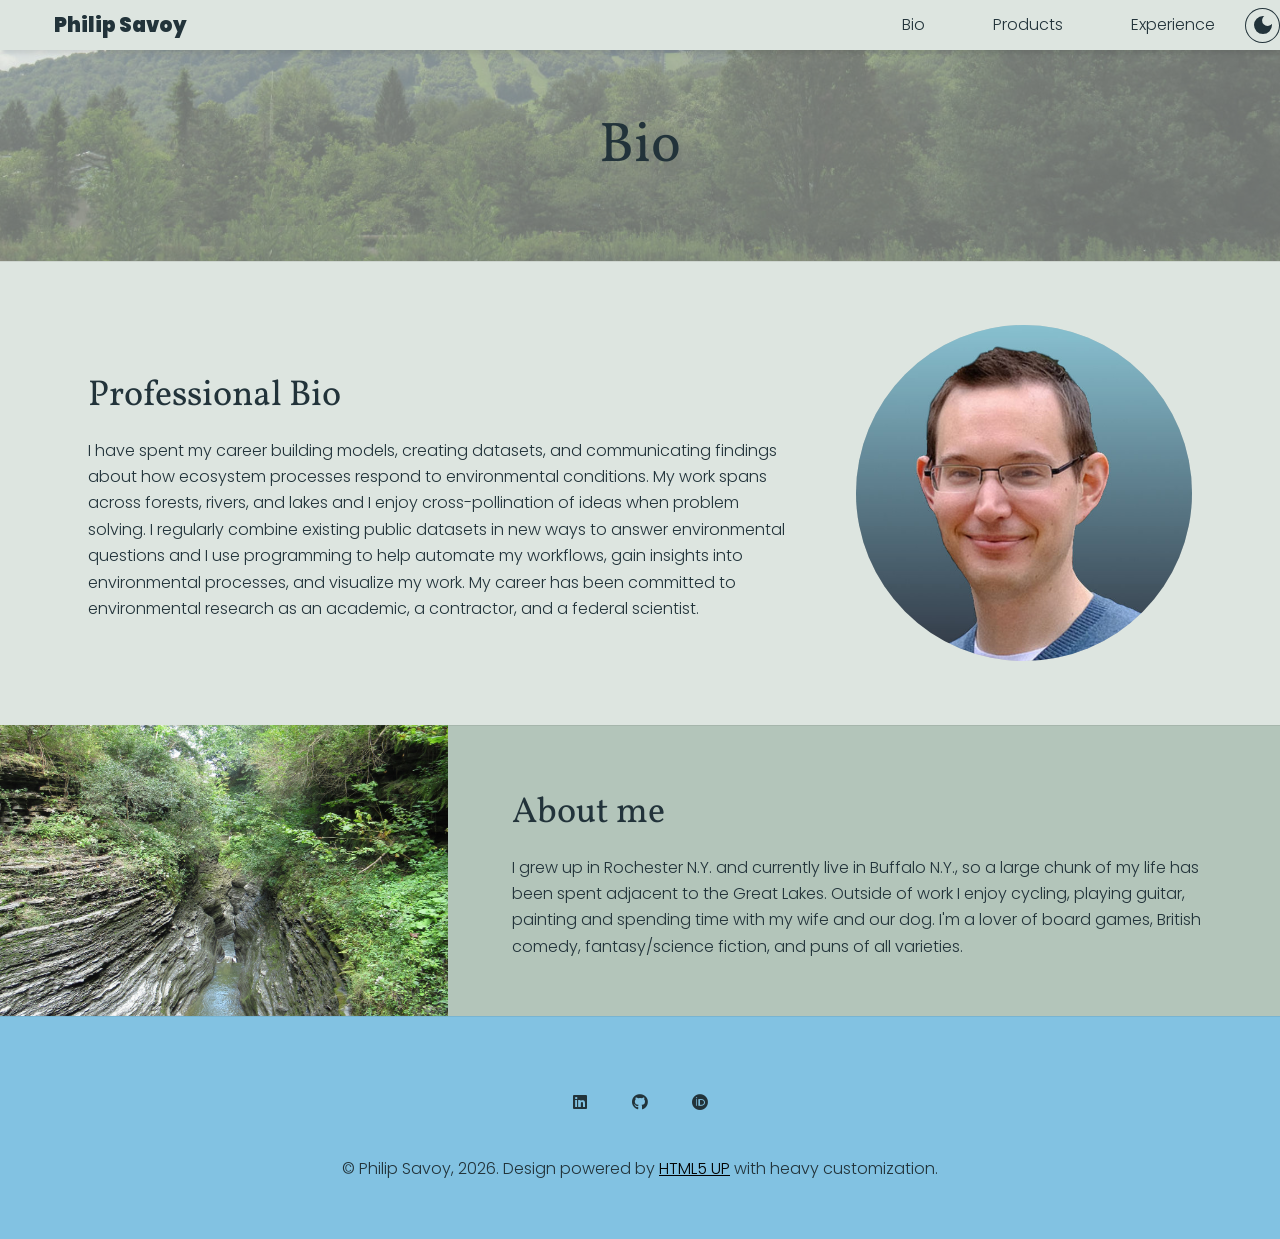
==== commit 7e1ea5fc: "Adding experience and cleaning up other details" ====
--- a/bio.html
+++ b/bio.html
@@ -6,19 +6,19 @@
 -->
 <html>
 	<head>
-		<title>Story by HTML5 UP</title>
+		<title>Philip Savoy</title>
 		<meta charset="utf-8" />
 		<meta name="viewport" content="width=device-width, initial-scale=1, user-scalable=no" />
 		<link rel="stylesheet" href="assets/css/main.css" />
 		<noscript><link rel="stylesheet" href="assets/css/noscript.css" /></noscript>
-
+		
 		<!-- JS for theme switch -->
 		<script type="text/javascript" src="assets/js/darkmode.js" defer></script>
 	</head>
 
 	<!-- BODY -->
 	<body>
-		<!-- Navbar -->
+		<!-- =======================  NAVBAR ======================= -->
 			<nav>
 				<!-- Mobile sidebar menu -->
 				<ul class="sidebar">
@@ -26,19 +26,17 @@
 								width="26">
 								<path d="m249 849-42-42 231-231-231-231 42-42 231 231 231-231 42 42-231 231 231 231-42 42-231-231-231 231Z" />
 							</svg></a></li>
-					<li><a href="#">Blog</a></li>
-					<li><a href="#">Products</a></li>
-					<li><a href="#">About</a></li>
-					<li><a href="#">Forum</a></li>
+					<li><a href="bio.html">Bio</a></li>
+					<li><a href="products.html">Products</a></li>
+					<li><a href="experience.html">Experience</a></li>
 				</ul>
 			
 				<!-- Desktop menu -->
 				<ul>
 					<li><a href="index.html">Philip Savoy</a></li>
-					<li class="hideOnMobile"><a href="#">Blog</a></li>
-					<li class="hideOnMobile"><a href="#">Products</a></li>
-					<li class="hideOnMobile"><a href="#">About</a></li>
-					<li class="hideOnMobile"><a href="#">Forum</a></li>
+					<li class="hideOnMobile"><a href="bio.html">Bio</a></li>
+					<li class="hideOnMobile"><a href="products.html">Products</a></li>
+					<li class="hideOnMobile"><a href="experience.html">Experience</a></li>
 					<li class="menu-button" onclick=showSidebar()><a href="#"><svg xmlns="http://www.w3.org/2000/svg" height="26"
 								viewBox="0 96 960 960" width="26">
 								<path d="M120 816v-60h720v60H120Zm0-210v-60h720v60H120Zm0-210v-60h720v60H120Z" />
@@ -55,20 +53,9 @@
 					</button>
 				</ul>
 			</nav>
-			
-			<script>
-				function showSidebar() {
-					const sidebar = document.querySelector('.sidebar')
-					sidebar.style.display = 'flex'
-				}
-				function hideSidebar() {
-					const sidebar = document.querySelector('.sidebar')
-					sidebar.style.display = 'none'
-				}
-			</script>
 
 
-		<!-- Wrapper -->
+		<!-- =======================  MAIN PAGE WRAPPER ======================= -->
 			<div id="wrapper" class="divided">
 				<!-- Page banner -->
 					<section class="banner style5 content-align-center image-position-right onload-image-fade-in onload-content-fade-right">
@@ -80,7 +67,7 @@
 						</div>
 					</section>
 
-				<!-- What is phenology -->
+				<!-- =======================  PROFESSIONAL BIO ======================= -->
 					<section class="spotlight style2 orient-left content-align-left image-position-left onscroll-image-fade-in">
 						<div class="content">
 							<h2>Professional Bio</h2>
@@ -98,7 +85,7 @@
 						</div>
 					</section>
 				
-				<!-- What is phenology -->
+				<!-- =======================  ABOUT ME ======================= -->
 					<section class="spotlight style1 color1 orient-right content-align-left image-position-center onscroll-image-fade-in">
 						<div class="content">
 							<h2>About me</h2>
@@ -113,19 +100,43 @@
 						</div>
 					</section>
 
-
-
-
-			
-							
+				<!-- =======================  FOOTER ======================= -->
+					<footer class="wrapper style1 color3 align-center">
+						<div class="inner">
+							<ul class="icons">
+								<li><a href="https://www.linkedin.com/in/phil-savoy-660057300/" class="icon brands style2 fa-linkedin"><span
+											class="label">LinkedIn</span></a></li>
+								<li><a href="https://github.com/psavoy" class="icon brands style2 fa-github"><span class="label">Github</span></a>
+								</li>
+								<li><a href="https://orcid.org/0000-0002-6075-837X" class="icon brands style2 fa-orcid"><span
+											class="label">ORCiD</span></a></li>
+							</ul>
+							<p>&copy; Philip Savoy, 2026. Design powered by <a href="https://html5up.net">HTML5 UP</a> with heavy customization.
+							</p>
+						</div>
+					</footer>
+		
 			</div>
 
-
-
-
-
-
-
+		<!-- Scripts -->
+			<script src="assets/js/jquery.min.js"></script>
+			<script src="assets/js/jquery.scrollex.min.js"></script>
+			<script src="assets/js/jquery.scrolly.min.js"></script>
+			<script src="assets/js/browser.min.js"></script>
+			<script src="assets/js/breakpoints.min.js"></script>
+			<script src="assets/js/util.js"></script>
+			<script src="assets/js/main.js"></script>
+			
+			<script>
+				function showSidebar() {
+					const sidebar = document.querySelector('.sidebar')
+					sidebar.style.display = 'flex'
+				}
+				function hideSidebar() {
+					const sidebar = document.querySelector('.sidebar')
+					sidebar.style.display = 'none'
+				}
+			</script>
 
 	</body>
 </html>
--- a/assets/css/main.css
+++ b/assets/css/main.css
@@ -7,8 +7,9 @@
 /* Vollkorn */
 @import url('https://fonts.googleapis.com/css2?family=Vollkorn:ital,wght@0,400..900;1,400..900&display=swap');
 
+
 /* ========== BASIC STYLING ========== */
-/* nord colors */
+/* color palette */
 :root {
 	--pal-text: #22333a;
 	/* 60% */
@@ -61,7 +62,7 @@
 
 /* hover over link */
 nav a:hover {
-	background-color: var(--pal-primary);
+	background-color: var(--pal-primary); /*ps*/
 }
 
 /* aligning the home link to the left */
@@ -193,9 +194,9 @@
 .timeline-card {
 	top: 30px;
 	position: sticky;
-	border: 1px solid var(--pal-background);
+	border: 1px solid var(--pal-background-shade);
 	box-shadow: 5px 5px 5px rgba(0, 0, 0, 0.1);
-	background-color: var(--pal-background);
+	background-color: var(--pal-background-shade);
 	color: var(--pal-text);
 	padding: 40px;
 	border-radius: 4px;
@@ -245,8 +246,9 @@
 }
 
 .timeline-card hr {
-		margin-bottom: 0;
-			margin-top: 1rem;
+	margin-bottom: 0;
+	margin-top: 1rem;
+	border-color: var(--pal-text);
 }
 
 /* wrap animation in a media query for those that don't want to see the motion */
@@ -283,7 +285,7 @@
 .featured-publication-entry {
 	display: flex;
 	align-items: flex-start;/* alignment vertically */
-	border: 1px solid var(--pal-text);
+	/* border: 1px solid var(--pal-text); */
 	padding: 1.75rem 1rem 1.75rem 1rem;
 	width: auto;
 	min-width: 0;
@@ -3087,13 +3089,14 @@
 		transition: background-color 0.2s ease-in-out, box-shadow 0.2s ease-in-out, color 0.2s ease-in-out;
 	}
 
-	.icon.style2:before {
+	/* remove border *ps*/
+	/* .icon.style2:before {
 		box-shadow: inset 0 0 0 1px rgba(0, 0, 0, 0.2);
-	}
+	} */
 
 	a.icon.style2:hover:before {
-		box-shadow: inset 0 0 0 1px #47D3E5;
-		color: #47D3E5;
+		/* box-shadow: inset 0 0 0 1px #47D3E5; */ /*ps*/
+		color: var(--pal-background-shade);
 	}
 
 	a.icon.style2:active:before {
@@ -6977,7 +6980,7 @@
 
 				.gallery.style1 article .image img {
 					display: block;
-					width: 100%;
+	        width: 100%;
 					border-radius: 0;
 				}
 
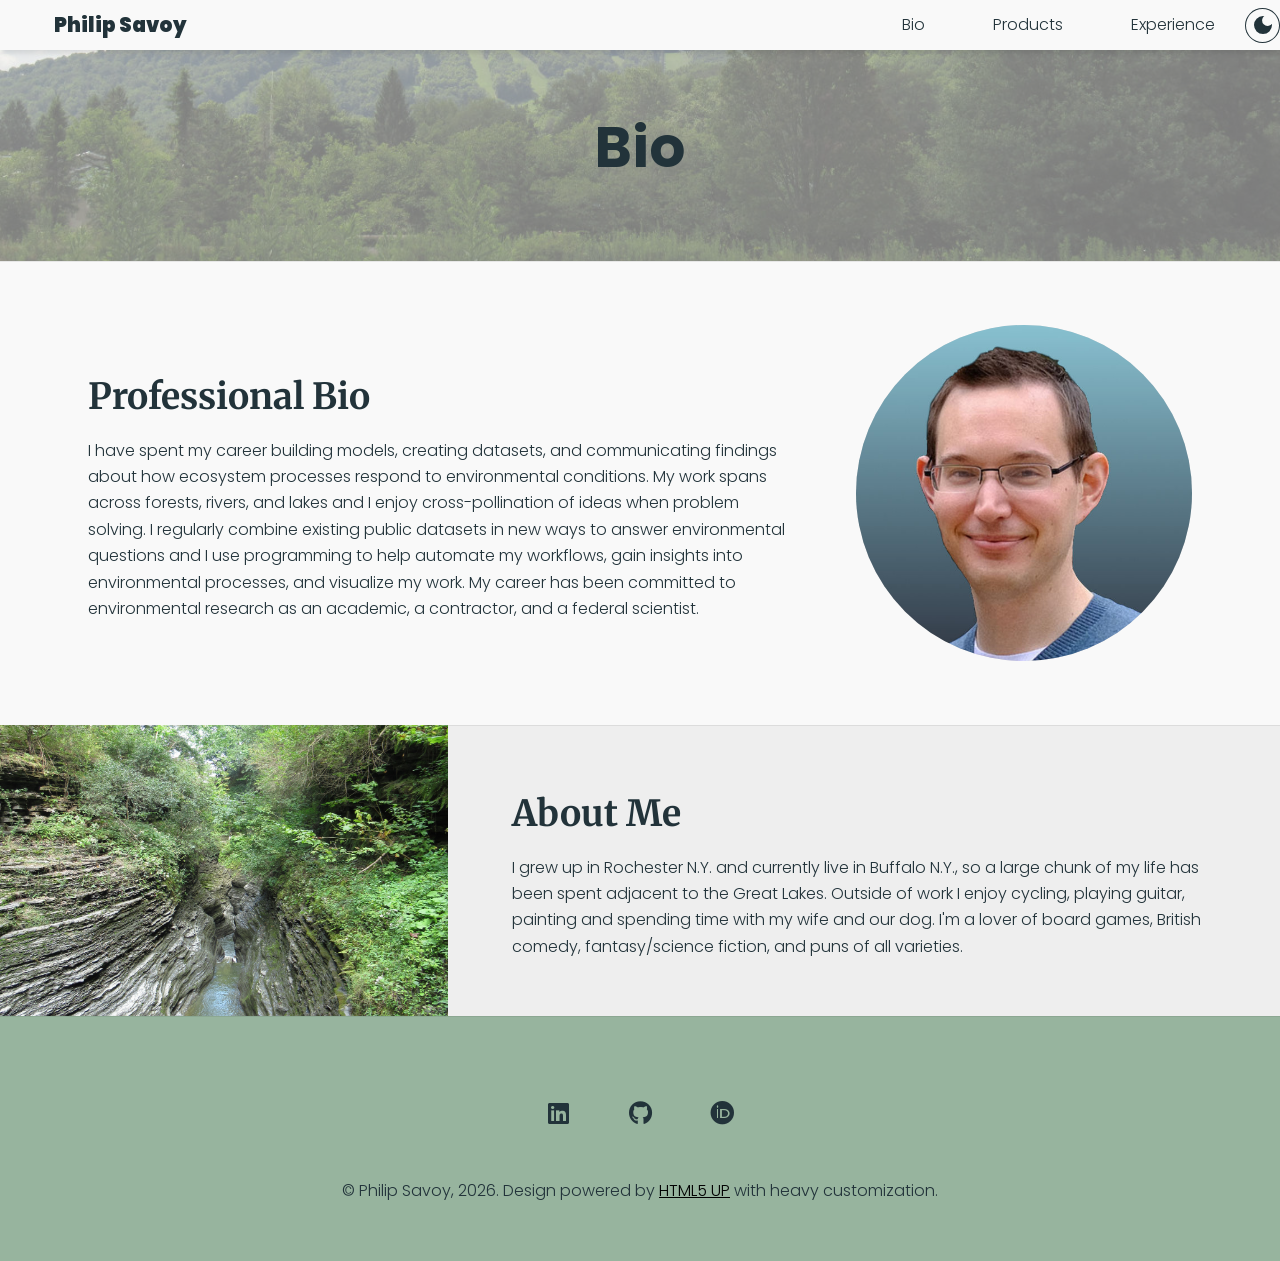
==== commit 266da995: "Fixing formatting to be consistent" ====
--- a/bio.html
+++ b/bio.html
@@ -88,7 +88,7 @@
 				<!-- =======================  ABOUT ME ======================= -->
 					<section class="spotlight style1 color1 orient-right content-align-left image-position-center onscroll-image-fade-in">
 						<div class="content">
-							<h2>About me</h2>
+							<h2>About Me</h2>
 							<p>
 								I grew up in Rochester N.Y. and currently live in Buffalo N.Y., so a large chunk of my life has 
 								been spent adjacent to the Great Lakes. Outside of work I enjoy cycling, playing guitar, painting 
--- a/assets/css/main.css
+++ b/assets/css/main.css
@@ -7,19 +7,21 @@
 /* Vollkorn */
 @import url('https://fonts.googleapis.com/css2?family=Vollkorn:ital,wght@0,400..900;1,400..900&display=swap');
 
+/* Merriweather */
+@import url('https://fonts.googleapis.com/css2?family=Merriweather:ital,opsz,wght@0,18..144,300..900;1,18..144,300..900&display=swap');
 
 /* ========== BASIC STYLING ========== */
 /* color palette */
 :root {
 	--pal-text: #22333a;
 	/* 60% */
-	--pal-background: #dde5e0;
-	--pal-background-shade: #B3C5BA;
+	--pal-background: #f9f9f9;
+	--pal-background-shade: #EEEEEE;
 	/* 30% */
-	--pal-primary: #82c2e2;
+	--pal-primary: #97b49e;
 	/* 10% */
 	--pal-secondary: #b1c5a6;
-	--pal-accent: #121e49;
+	--pal-accent: #8ab6f6;
 }
 
 /* ========== NAVBAR AND MENU ========== */
@@ -629,19 +631,30 @@
 
 		p.major {
 			font-size: 1.25rem;
+			font-weight: 500; /* added weight *ps*/
 		}
 
 	h1, h2, h3, h4, h5, h6 {
-		font-weight: 300;
+		font-weight: 700;
 		line-height: 1.375;
-		letter-spacing: em; /* adjustted back to 0 *ps*/
+		letter-spacing: 0em; /* adjustted back to 0 *ps*/
 		margin: 0 0 1rem 0;
-		font-family: Vollkorn; /*ps*/
+		
 	}
 
 		h1 a, h2 a, h3 a, h4 a, h5 a, h6 a {
 			color: inherit;
 			text-decoration: none;
+		}
+
+	/* Adjust fonts *ps*/
+		h2, h3, h4, h5, h6 {
+			font-family: Merriweather, serif;
+		}
+
+	/* Adjust fonts *ps*/
+		h1 {
+			font-family: Poppins, Helvetica, sans-serif;
 		}
 
 	h1 {
@@ -3063,6 +3076,7 @@
 
 		.icon.brands:before {
 			font-family: 'Font Awesome 5 Brands';
+			font-size: 1.5rem; /* enlarged icons *ps*/
 		}
 
 		.icon.style2:before {
@@ -7749,7 +7763,7 @@
 
 		.wrapper.style2 > .inner {
 			padding: 5.25rem 3.5rem 3.25rem 3.5rem ;
-			background-color: #ffffff;
+			background-color: var(--pal-primary); /*ps*/
 			border-radius: 0.5rem;
 			margin: 0 auto;
 			max-width: 100%;
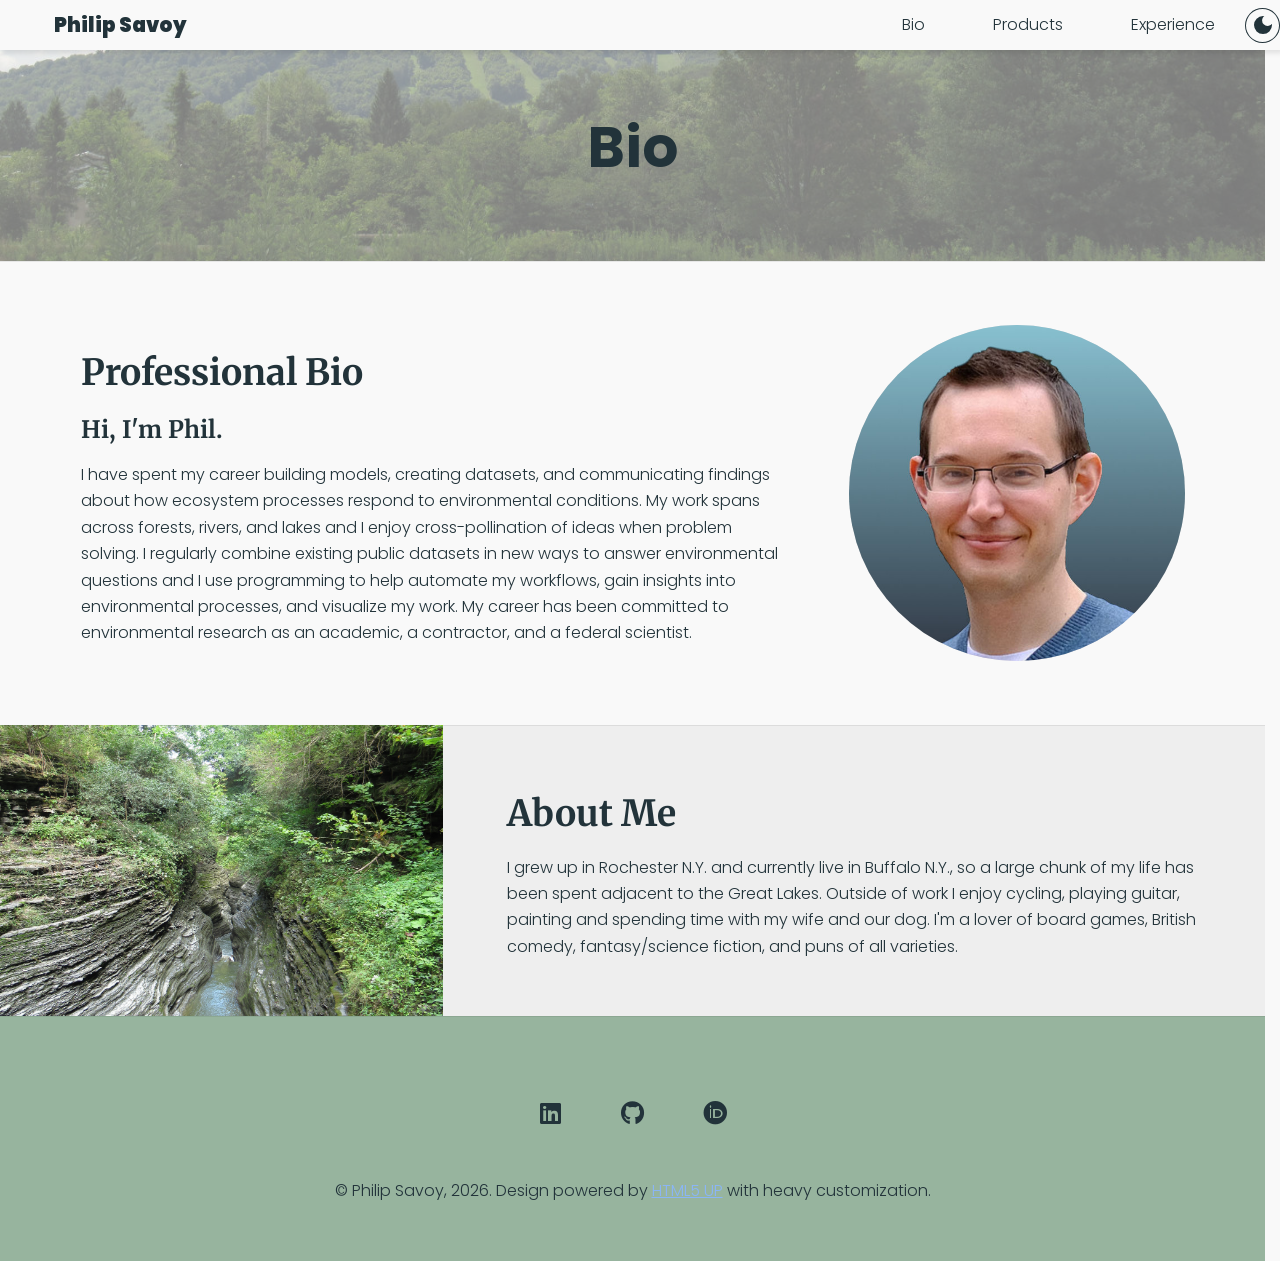
==== commit 2fdae222: "Cleaning up minor issues" ====
--- a/bio.html
+++ b/bio.html
@@ -71,6 +71,7 @@
 					<section class="spotlight style2 orient-left content-align-left image-position-left onscroll-image-fade-in">
 						<div class="content">
 							<h2>Professional Bio</h2>
+							<h3>Hi, I'm Phil.</h3>
 							<p>
 								I have spent my career building models, creating datasets, and communicating findings about how ecosystem
 								processes respond to environmental conditions. My work spans across forests, rivers, and lakes and I enjoy
--- a/assets/css/main.css
+++ b/assets/css/main.css
@@ -441,6 +441,286 @@
 
 }
 
+/* ========== FIGURE GALLERY ========== */
+img {
+	max-inline-size: 100%;
+}
+
+/* Figure gallery wrapper */
+.dataviz-gallery-wrapper {
+	background: var(--pal-background-shade);
+
+	/* Use whichever works best for you */
+	min-block-size: 100vh;
+	/* min-block-size: 100dvh; */
+	/* min-block-size: 100svh; */
+	padding: 0rem 4rem 0rem 4rem; /*top, right, bottom, left*/
+}
+
+/* This may be unnessecary */
+.dataviz-gallery-container {
+	grid-column: main;
+	padding: 1.25rem;
+}
+
+/* Figure Gallery Grid */
+.dataviz-gallery {
+	display: grid;
+	grid-template-columns: repeat(auto-fit, minmax(min(12rem, 100%), 1fr));
+	/* grid-auto-rows: 6rem;  */
+	/* grid-auto-columns: 12.5rem; */
+	grid-auto-flow: dense;
+	gap: 1.25rem;
+}
+
+/* .dataviz-gallery figure {
+	container: figure / inline-size;
+	overflow: hidden;
+	display: grid;
+	grid-template-columns: minmax(0, 1fr);
+	grid-template-rows: minmax(0, 1fr);
+} */
+
+.dataviz-gallery img {
+/* 	inline-size: 100%;
+	block-size: 100%; */
+	width: 100%;
+	height: 100%;
+	object-fit: cover;
+	grid-area: 1 / 1 / -1 / -1;
+	transition: scale 1s ease-in-out;
+	border-radius: 4px;
+}
+
+.dataviz-image {
+	position: relative;
+	object-fit: cover;
+	align-items: center;
+}
+
+/* Bento image grid sizes */
+.dataviz-image.w1-h1{
+  grid-area: span 1 / span 1;
+}
+
+.dataviz-image.w2-h1 {
+  grid-column: span 2;
+}
+
+.dataviz-image.w1-h2 {
+  grid-row: span 2; 
+}
+
+.dataviz-image.w2-h2 {
+  grid-area: span 2 / span 2;
+}
+
+/*  Figure gallery image caption */
+.dataviz-caption {
+	grid-area: 1 / 1 / -1 / -1;
+	z-index: 1;
+	width: 100%;
+	height: 100%;
+	top: 0;
+	left: 0;
+	position: absolute;
+	background: rgba(0, 0, 0, 0.6);
+	color: #fff;
+	display: flex;
+	flex-direction: column;
+	align-items: center;
+	padding: 2rem;
+	opacity: 0;
+	-moz-transition: opacity 0.2s ease-in-out;
+	-webkit-transition: opacity 0.2s ease-in-out;
+	-ms-transition: opacity 0.2s ease-in-out;
+	transition: opacity 0.2s ease-in-out;
+	cursor: pointer;
+	border-radius: 4px;
+}
+
+/* Figure gallery image caption text styling */
+.dataviz-caption h3 {
+	font-size: 1rem;
+	margin-bottom: 0.25rem;
+	color: #fff;
+}
+
+.dataviz-caption p {
+	margin-left: 0rem;
+	margin-right: 0rem;
+	color: #fff;
+	line-height: 1rem;
+	font-size: 0.8rem;
+}
+
+/* Display image caption on hover */
+.dataviz-caption:hover {
+	opacity: 1;
+}
+
+/* "button" */
+.dataviz-more {
+	border: 0;
+	cursor: pointer;
+	display: inline-block;
+	font-weight: 400;
+	letter-spacing: 0.125em;
+	text-align: center;
+	text-decoration: none;
+	text-transform: uppercase;
+	white-space: nowrap;
+	max-width: 20rem;
+	text-overflow: ellipsis;
+	overflow: hidden;
+	font-size: 0.6rem;
+	height: 3.325em;
+	min-height: 3.325em;
+	line-height: 3.325em;
+	border-radius: 3.325em;
+	padding: 0 2em;
+	box-shadow: inset 0 0 0 1px #fff;
+	color: #fff;
+}
+
+/* media queries */
+/* improve on this at a future date */
+@media screen and (max-width: 1280px) {
+	/* Reduce padding */
+	.dataviz-gallery-wrapper {
+		padding: 0rem 2rem 0rem 2rem; /*top, right, bottom, left*/
+	}
+}
+
+@media screen and (max-width: 992px) {
+	/* Reduce padding */
+	.dataviz-gallery-wrapper {
+		padding: 0rem 2rem 0rem 2rem; /*top, right, bottom, left*/
+	}
+
+	/* Modify grid layout */
+	.dataviz-gallery {
+		grid-template-columns: 1fr;
+    grid-template-rows: auto;
+	}
+	
+	/* Reset grid-columns */
+	.dataviz-image.w1-h1{
+		grid-area: auto;
+	}
+
+	.dataviz-image.w2-h1 {
+		grid-column: auto;
+	}
+
+	.dataviz-image.w1-h2 {
+		grid-row: auto;
+	}
+
+	.dataviz-image.w2-h2 {
+		grid-area: auto;
+	}
+}
+
+/* ========== FIGURE GALLERY MODALS ========== */
+/* .dataviz-gallery-container img {
+	height: 25rem;
+} */
+
+/* modal */
+.dataviz-modal {
+	z-index: 100;
+	position: fixed;
+	top: 0;
+	left: 0;
+	min-height: 100vh;
+	width: 100%;
+	background: rgba(0, 0, 0, .8);
+	display: none;
+	align-items: center;
+	justify-content: center;
+}
+
+/* modal card */
+.dataviz-modal .modal-content {
+	display: none;
+	padding: 1rem;
+	text-align: center;
+	background: var(--pal-background);
+	position: relative;
+	margin: 2rem;
+	width: 30rem;
+	border-radius: 4px;
+	max-height: 100vh;
+	overflow-y: scroll;
+}
+
+.dataviz-modal .modal-content.active {
+	display: inline-block;
+	padding-left: 2rem;
+	padding-right: 2rem;
+}
+
+/* Prevent scrolling when modal is open, added and removed by JS */
+.modal-open {
+	overflow-y: hidden;
+}
+
+/* Image in modal card styling */
+.dataviz-modal .modal-content img {
+	width: auto;
+	padding: 1rem;
+	align-self: center;
+	/* height: 30rem; */
+	/* box-shadow: 0 0 0 1px black; */
+	filter: drop-shadow(rgba(0, 0, 0, 0.5) 0.25rem 0.25rem 4px);
+}
+
+/* Modal horizontal rule styling */
+.dataviz-modal .modal-content hr {
+	margin-bottom: 1rem;
+	margin-top: 0rem;
+	border-color: var(--pal-text);
+ 	border: 1;
+
+}
+
+/* x to close window */
+.dataviz-modal .modal-content .fa-times {
+	position: absolute;
+	top: 1rem;
+	right: 1.5rem;
+	cursor: pointer;
+	color: var(--pal-text);
+	font-size: 0.8rem;
+}
+
+/* hover effect for x to close window */
+.dataviz-modal .modal-content .fa-times:hover {
+	transform: rotate(90deg);
+}
+
+/* Adjust heading styles for modal content */
+.dataviz-modal .modal-content h3 {
+	margin-bottom: -0.1rem;
+} 
+
+.dataviz-modal .modal-content h5 {
+	margin-bottom: 0rem;
+	text-align: left;
+} 
+
+/* Modal paragraph styling */
+.dataviz-modal .modal-content p {
+	line-height: 1.5;
+
+	font-size: 0.8rem;
+	color: var(--pal-text);
+	text-align: left;
+	margin-bottom: 1rem;
+}
+
+
 /* ========== STORY BY HTML5 UP STYLING ========== */
 /*
 	Story by HTML5 UP
@@ -473,6 +753,7 @@
 body {
 	line-height: 1;
 	padding-top: 50px; /* account for navbar *ps*/
+	
 }
 
 ol, ul {
@@ -534,6 +815,7 @@
 
 	html {
 		box-sizing: border-box;
+		scrollbar-gutter: stable; /* Keep content position stable when removing scrollbar *ps*/
 	}
 
 	*, *:before, *:after {
@@ -774,7 +1056,7 @@
 	}
 
 	a {
-		color: #000000;
+		color: var(--pal-accent); /*ps*/
 	}
 
 		/* a:hover {
@@ -786,7 +1068,7 @@
 	}
 
 	h1, h2, h3, h4, h5, h6 {
-		color: var(--pal-text);
+		color: var(--pal-text); /*ps*/
 	}
 
 	blockquote {
